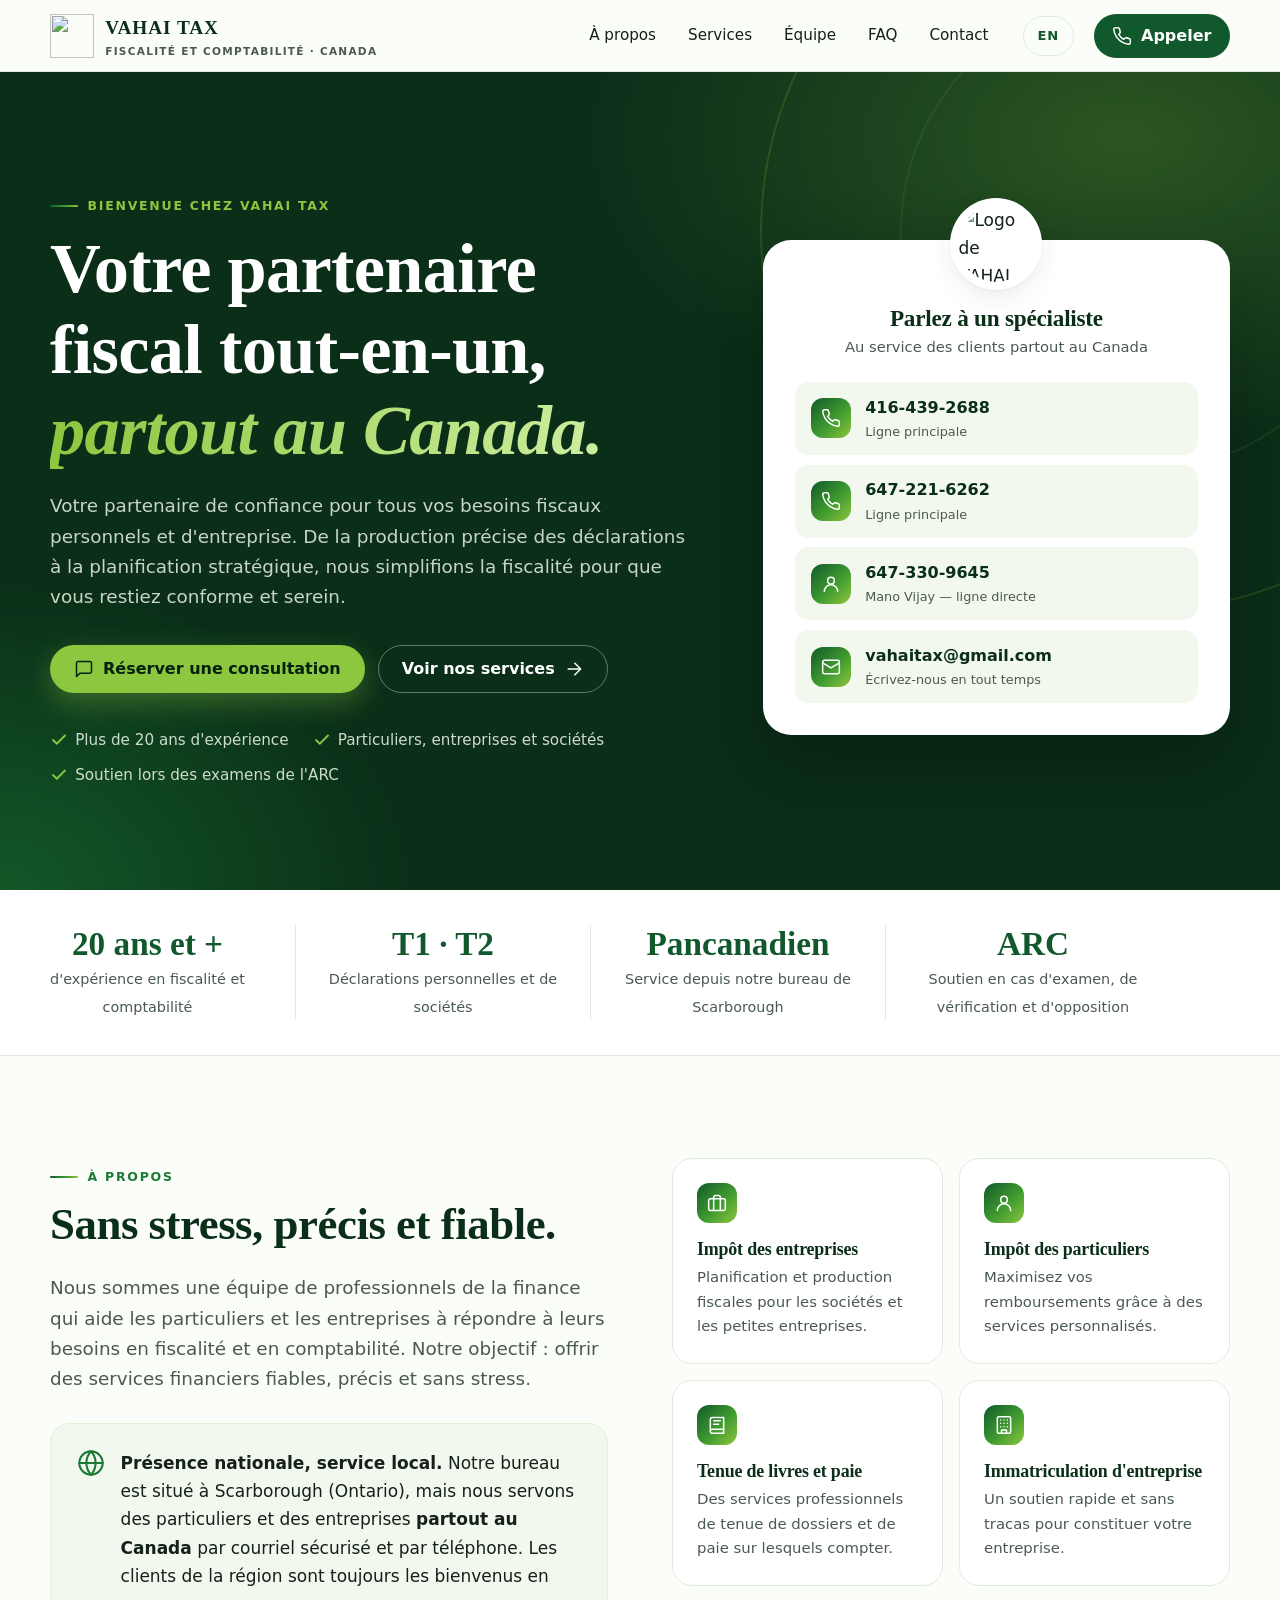
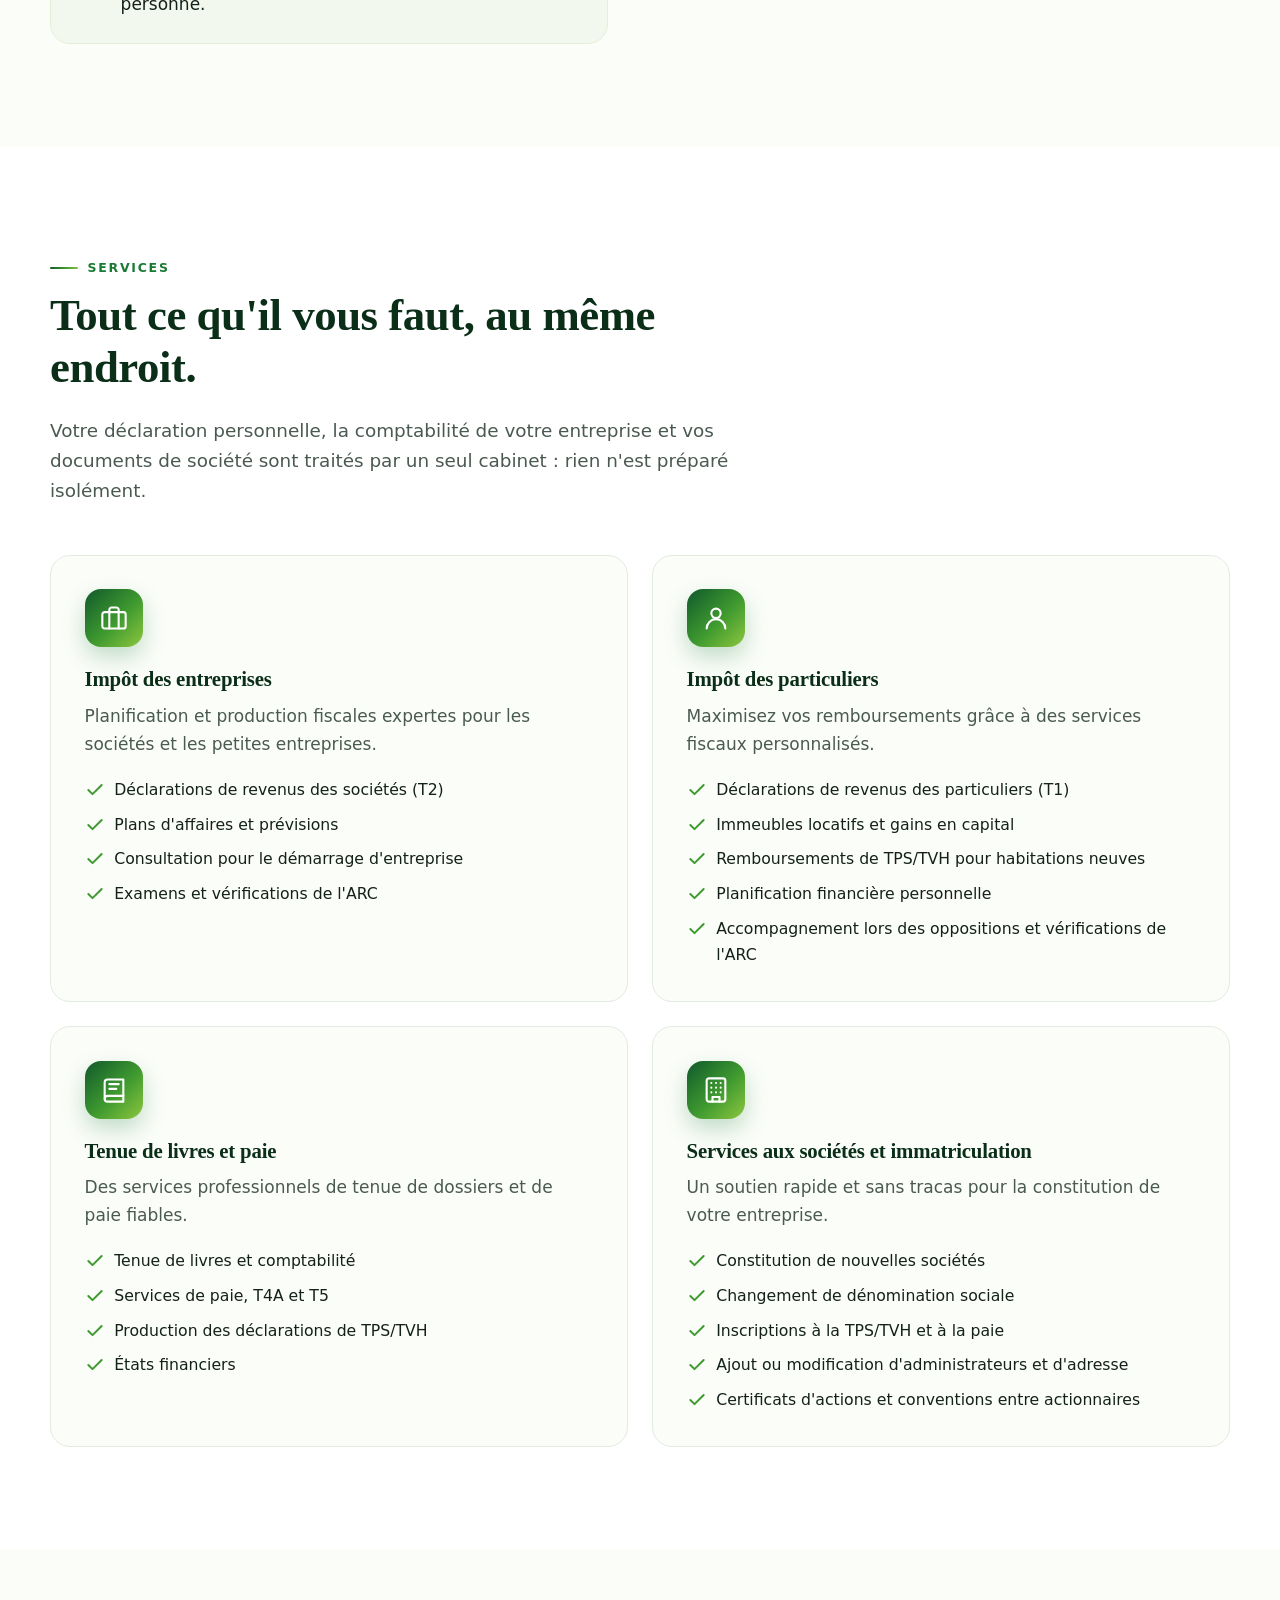
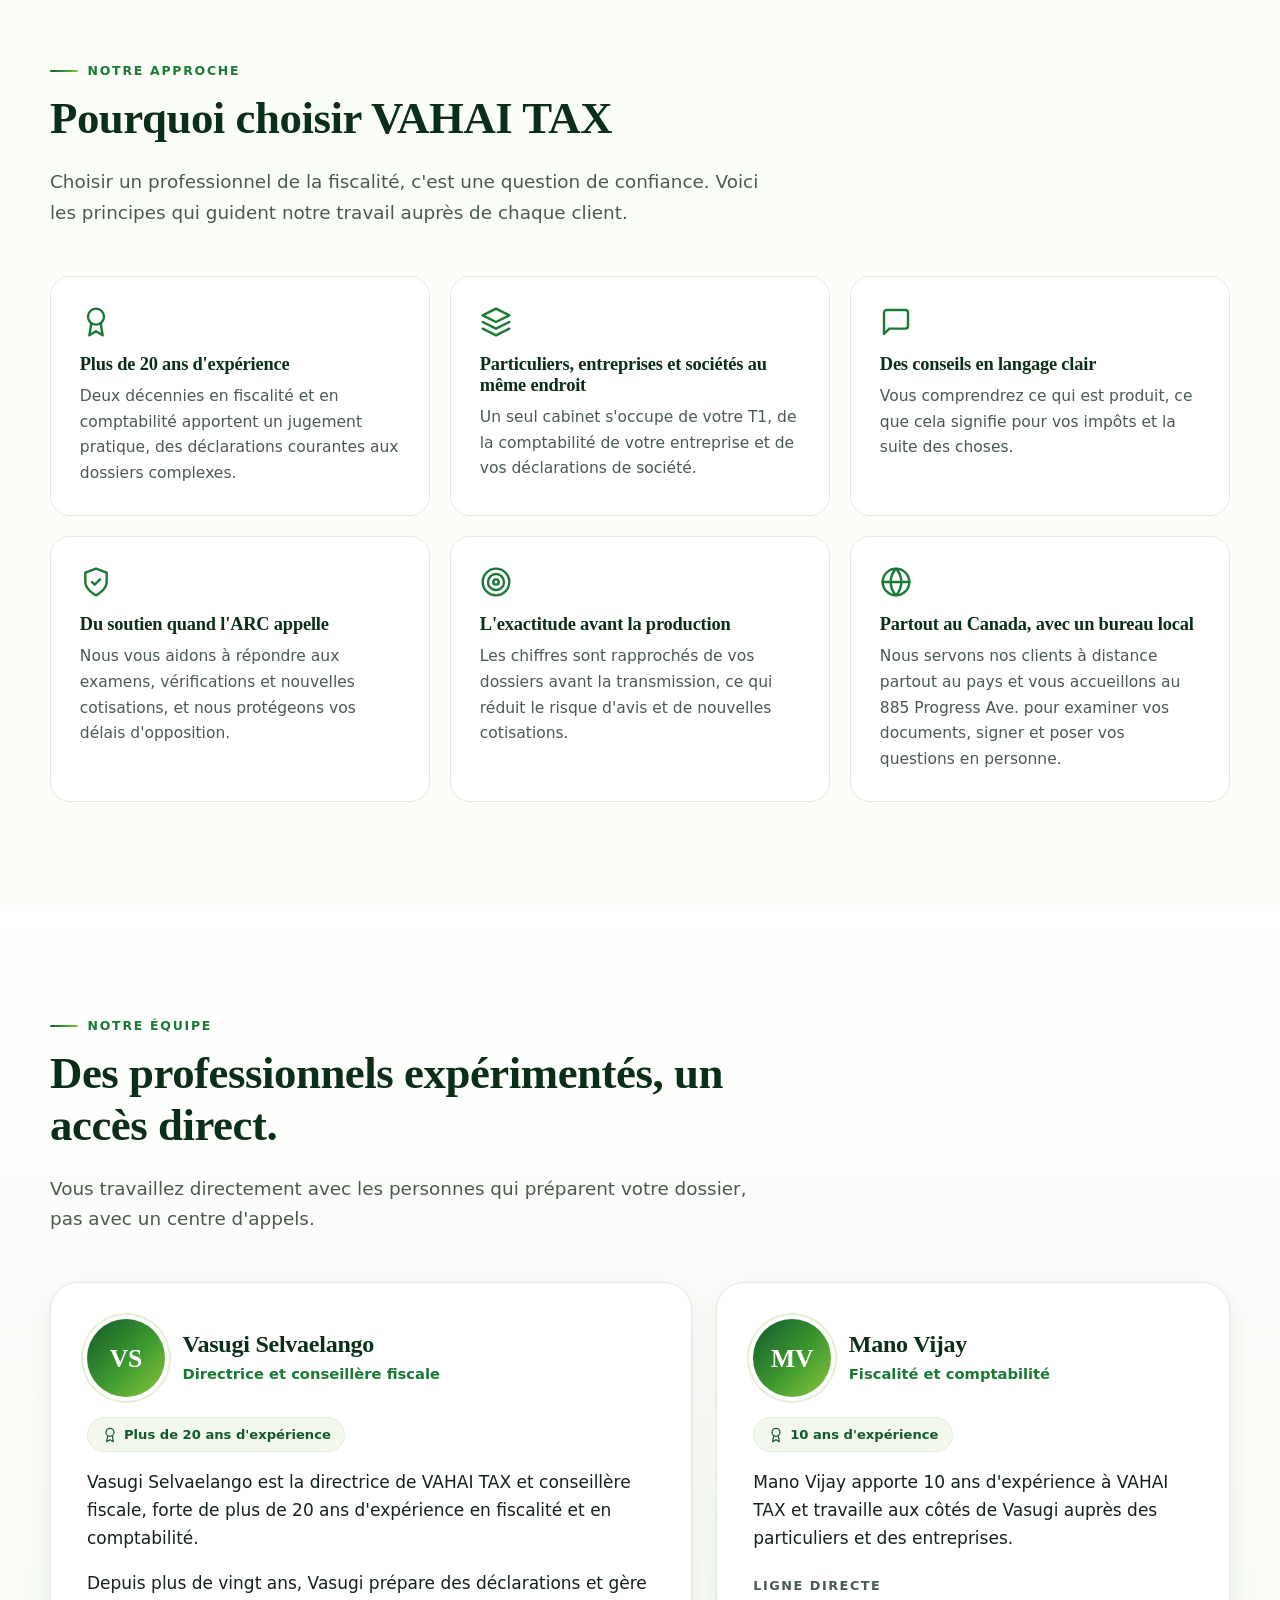
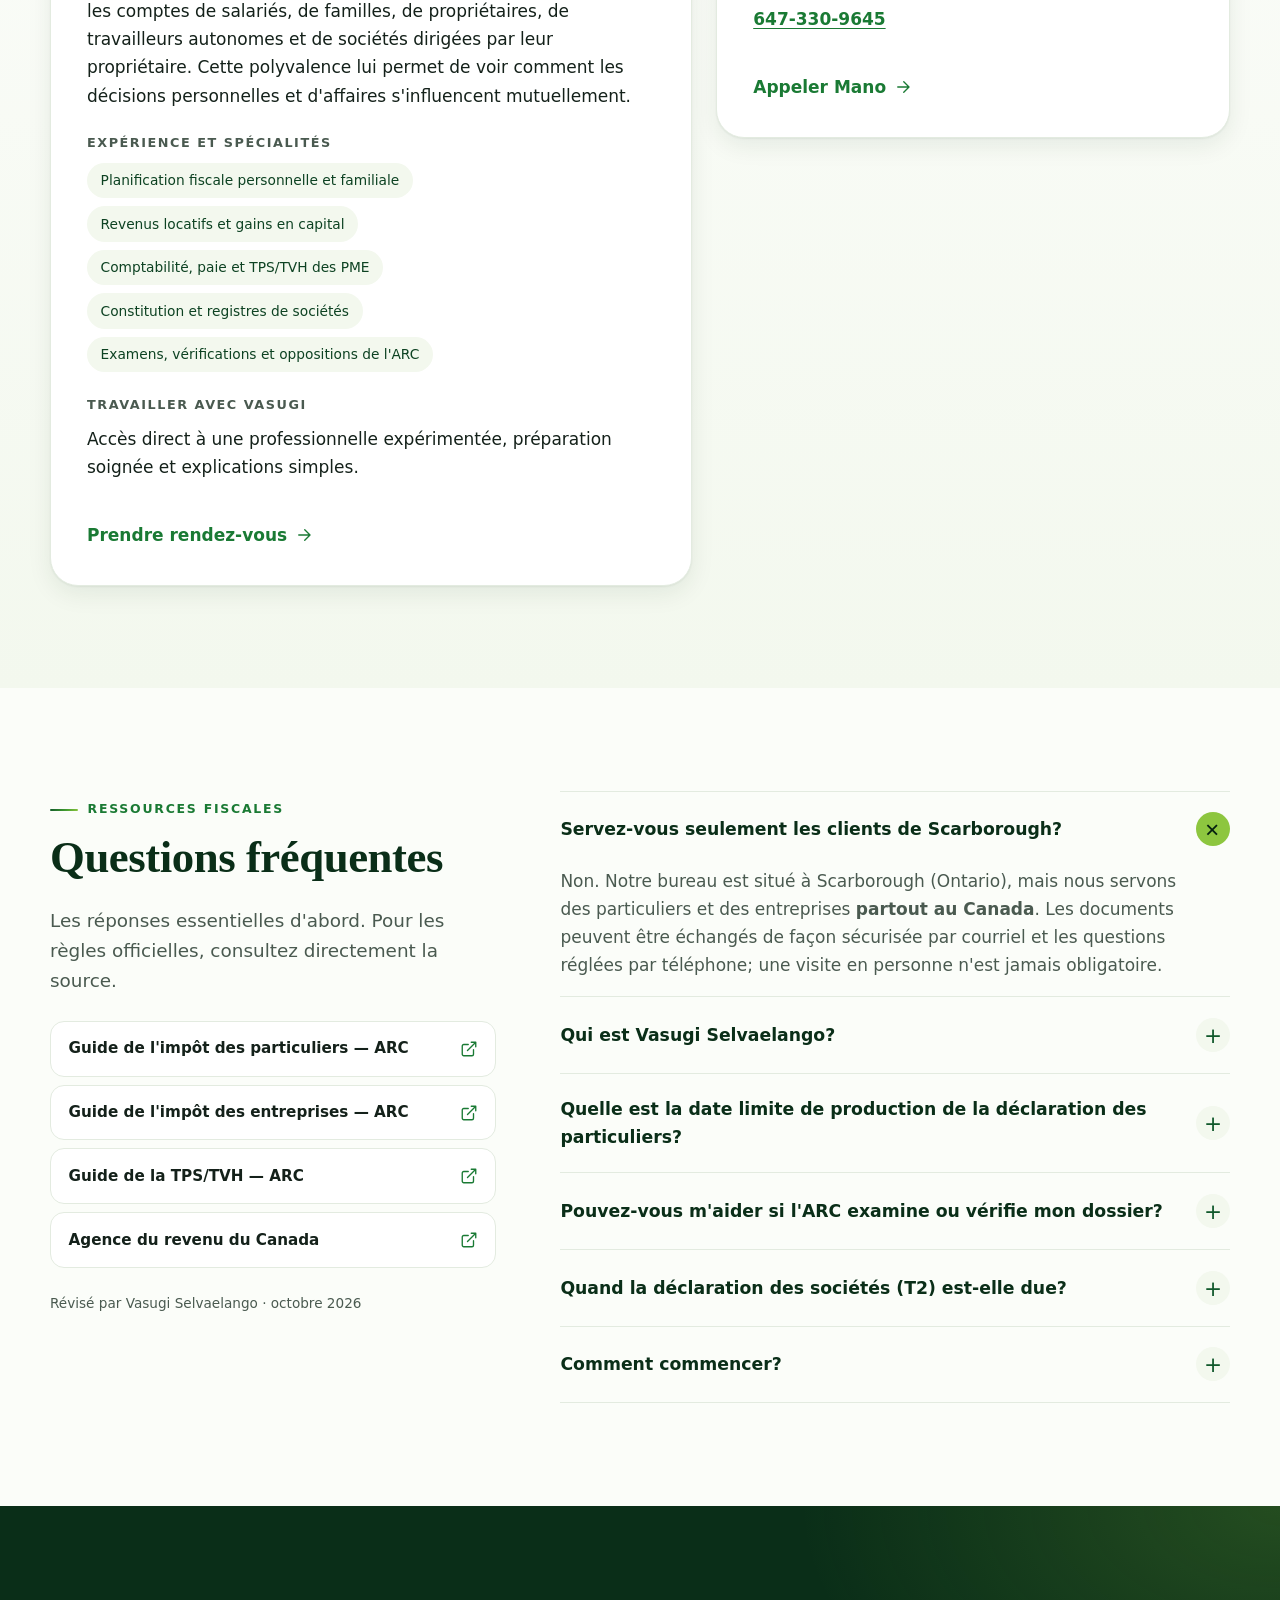
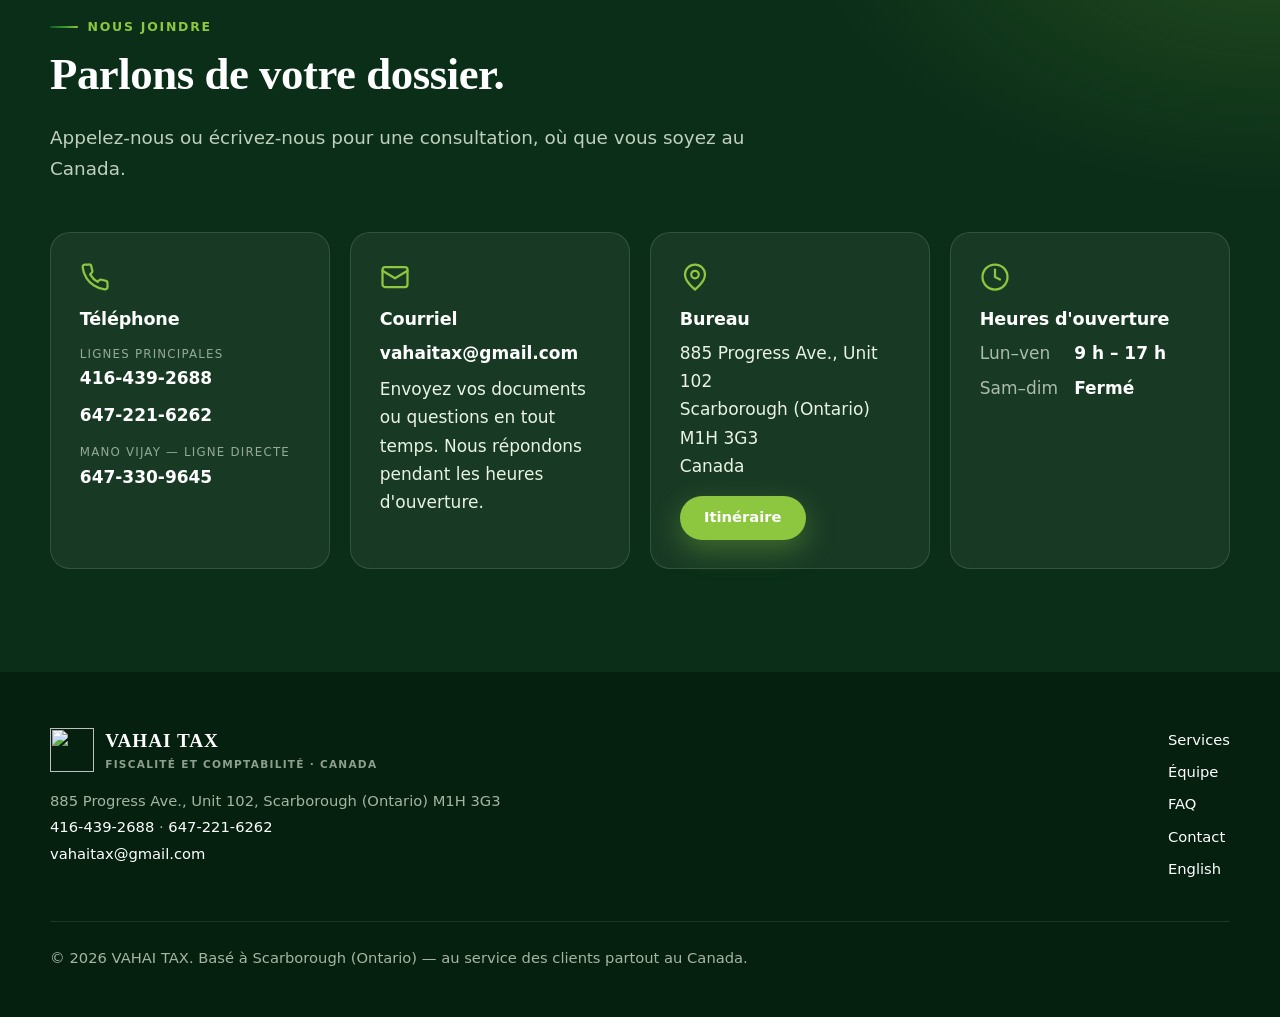
==== fr/index.html @ f47895ef "VAHAI TAX single-page site: EN + FR, PWA, technical SEO" ====
<!DOCTYPE html>
<!--
  VAHAI TAX — Version française (Canada), page unique
  English version: /index.html
  Styles partagés : /styles.css  |  PWA : /manifest.json + /sw.js
  Contenu révisé : octobre 2026
-->
<html lang="fr-CA" dir="ltr">
<head>
  <meta charset="utf-8">
  <!-- Le zoom n'est PAS désactivé (accessibilité, WCAG 1.4.4) -->
  <meta name="viewport" content="width=device-width, initial-scale=1, viewport-fit=cover">

  <!-- ===== SEO de base ===== -->
  <title>VAHAI TAX | Services fiscaux pour particuliers et entreprises partout au Canada</title>
  <meta name="description" content="Déclarations de revenus personnelles et de sociétés, tenue de livres, paie, TPS/TVH et constitution d'entreprise. Bureau à Scarborough (Ontario), au service des clients partout au Canada. Plus de 20 ans d'expérience.">
  <meta name="robots" content="index, follow, max-image-preview:large">

  <!-- Canonique + versions linguistiques (identiques sur les deux pages) -->
  <link rel="canonical" href="https://www.vahaitax.com/fr/">
  <link rel="alternate" hreflang="en-CA" href="https://www.vahaitax.com/">
  <link rel="alternate" hreflang="fr-CA" href="https://www.vahaitax.com/fr/">
  <link rel="alternate" hreflang="x-default" href="https://www.vahaitax.com/">

  <!-- ===== Partage social ===== -->
  <meta property="og:type" content="website">
  <meta property="og:site_name" content="VAHAI TAX">
  <meta property="og:locale" content="fr_CA">
  <meta property="og:locale:alternate" content="en_CA">
  <meta property="og:title" content="VAHAI TAX | Services fiscaux partout au Canada">
  <meta property="og:description" content="Fiscalité et comptabilité pour particuliers, travailleurs autonomes et sociétés partout au Canada.">
  <meta property="og:url" content="https://www.vahaitax.com/fr/">
  <meta property="og:image" content="https://sri1985.github.io/vahaitaxsimple/assets/vahaiwebp.webp">
  <meta name="twitter:card" content="summary">

  <!-- ===== PWA ===== -->
  <link rel="manifest" href="../manifest.json">
  <meta name="theme-color" content="#0a2e18">
  <meta name="mobile-web-app-capable" content="yes">
  <meta name="apple-mobile-web-app-capable" content="yes">
  <meta name="apple-mobile-web-app-status-bar-style" content="black-translucent">
  <meta name="apple-mobile-web-app-title" content="VAHAI TAX">
  <link rel="icon" href="https://sri1985.github.io/vahaitaxsimple/assets/vahaiwebp.webp" type="image/webp">
  <link rel="apple-touch-icon" href="https://sri1985.github.io/vahaitaxsimple/assets/vahaiwebp.webp">

  <link rel="preconnect" href="https://sri1985.github.io" crossorigin>
  <link rel="stylesheet" href="../styles.css">

  <!-- ===== Données structurées (même entité que la page anglaise) ===== -->
  <script type="application/ld+json">
  {
    "@context": "https://schema.org",
    "@graph": [
      {
        "@type": "AccountingService",
        "@id": "https://www.vahaitax.com/#business",
        "name": "VAHAI TAX",
        "url": "https://www.vahaitax.com/fr/",
        "logo": "https://sri1985.github.io/vahaitaxsimple/assets/vahaiwebp.webp",
        "image": "https://sri1985.github.io/vahaitaxsimple/assets/vahaiwebp.webp",
        "description": "Services de fiscalité personnelle et d'entreprise, de tenue de livres, de paie et aux sociétés partout au Canada.",
        "telephone": ["+1-416-439-2688", "+1-647-221-6262"],
        "email": "vahaitax@gmail.com",
        "address": {
          "@type": "PostalAddress",
          "streetAddress": "885 Progress Ave., Unit 102",
          "addressLocality": "Scarborough",
          "addressRegion": "ON",
          "postalCode": "M1H 3G3",
          "addressCountry": "CA"
        },
        "areaServed": { "@type": "Country", "name": "Canada" },
        "openingHoursSpecification": [{
          "@type": "OpeningHoursSpecification",
          "dayOfWeek": ["Monday", "Tuesday", "Wednesday", "Thursday", "Friday"],
          "opens": "09:00",
          "closes": "17:00"
        }]
      },
      {
        "@type": "WebPage",
        "@id": "https://www.vahaitax.com/fr/#webpage",
        "url": "https://www.vahaitax.com/fr/",
        "inLanguage": "fr-CA",
        "about": { "@id": "https://www.vahaitax.com/#business" }
      },
      {
        "@type": "FAQPage",
        "inLanguage": "fr-CA",
        "mainEntity": [
          { "@type": "Question", "name": "Servez-vous seulement les clients de Scarborough?",
            "acceptedAnswer": { "@type": "Answer", "text": "Non. Notre bureau est situé à Scarborough (Ontario), mais nous servons des particuliers et des entreprises partout au Canada. Les documents peuvent être échangés de façon sécurisée par courriel et les questions réglées par téléphone; une visite en personne n'est jamais obligatoire." } },
          { "@type": "Question", "name": "Qui est Vasugi Selvaelango?",
            "acceptedAnswer": { "@type": "Answer", "text": "Vasugi Selvaelango est la directrice de VAHAI TAX. Conseillère fiscale, elle compte plus de 20 ans d'expérience en fiscalité et en comptabilité auprès de particuliers, de familles, de travailleurs autonomes et de sociétés." } },
          { "@type": "Question", "name": "Quelle est la date limite de production de la déclaration de revenus des particuliers?",
            "acceptedAnswer": { "@type": "Answer", "text": "Pour la plupart des particuliers, la déclaration T1 doit être produite au plus tard le 30 avril. Si vous ou votre époux ou conjoint de fait êtes travailleur autonome, la date limite de production est le 15 juin, mais tout solde dû doit être payé au plus tard le 30 avril." } },
          { "@type": "Question", "name": "Pouvez-vous m'aider si l'ARC examine ou vérifie mon dossier?",
            "acceptedAnswer": { "@type": "Answer", "text": "Oui. Nous vous aidons à répondre aux examens, vérifications et nouvelles cotisations de l'ARC et nous surveillons vos délais d'opposition. Pour la plupart des contribuables, l'avis d'opposition doit être présenté dans les 90 jours suivant la date de l'avis; les particuliers peuvent plutôt disposer d'un an après la date limite de production, selon la date la plus tardive." } },
          { "@type": "Question", "name": "Quand la déclaration des sociétés (T2) est-elle due?",
            "acceptedAnswer": { "@type": "Answer", "text": "La déclaration de revenus des sociétés T2 doit généralement être produite au plus tard six mois après la fin de l'année d'imposition de la société." } },
          { "@type": "Question", "name": "Comment commencer?",
            "acceptedAnswer": { "@type": "Answer", "text": "Appelez le 416-439-2688 ou le 647-221-6262, ou écrivez à vahaitax@gmail.com. Nous vous indiquerons les documents à rassembler et confirmerons l'échéancier de votre dossier." } }
        ]
      }
    ]
  }
  </script>
</head>

<body>
  <!-- ===== Sprite d'icônes SVG intégré ===== -->
  <svg width="0" height="0" style="position:absolute" aria-hidden="true" focusable="false">
    <symbol id="i-briefcase" viewBox="0 0 24 24"><rect x="2" y="7" width="20" height="14" rx="2"/><path d="M16 21V5a2 2 0 0 0-2-2h-4a2 2 0 0 0-2 2v16"/></symbol>
    <symbol id="i-user" viewBox="0 0 24 24"><circle cx="12" cy="8" r="4"/><path d="M4 21a8 8 0 0 1 16 0"/></symbol>
    <symbol id="i-ledger" viewBox="0 0 24 24"><path d="M4 19.5A2.5 2.5 0 0 1 6.5 17H20V3H6.5A2.5 2.5 0 0 0 4 5.5z"/><path d="M4 19.5A2.5 2.5 0 0 0 6.5 22H20v-5M8 7h8M8 11h6"/></symbol>
    <symbol id="i-building" viewBox="0 0 24 24"><rect x="4" y="2" width="16" height="20" rx="2"/><path d="M9 22v-4h6v4M8 6h.01M12 6h.01M16 6h.01M8 10h.01M12 10h.01M16 10h.01M8 14h.01M12 14h.01M16 14h.01"/></symbol>
    <symbol id="i-phone" viewBox="0 0 24 24"><path d="M22 16.92v3a2 2 0 0 1-2.18 2 19.8 19.8 0 0 1-8.63-3.07 19.5 19.5 0 0 1-6-6A19.8 19.8 0 0 1 2.12 4.18 2 2 0 0 1 4.11 2h3a2 2 0 0 1 2 1.72c.13.96.36 1.9.7 2.81a2 2 0 0 1-.45 2.11L8.09 9.91a16 16 0 0 0 6 6l1.27-1.27a2 2 0 0 1 2.11-.45c.91.34 1.850.57 2.81.7A2 2 0 0 1 22 16.92z"/></symbol>
    <symbol id="i-mail" viewBox="0 0 24 24"><rect x="2" y="4" width="20" height="16" rx="2"/><path d="m22 7-10 6L2 7"/></symbol>
    <symbol id="i-pin" viewBox="0 0 24 24"><path d="M20 10c0 6-8 12-8 12S4 16 4 10a8 8 0 0 1 16 0z"/><circle cx="12" cy="10" r="3"/></symbol>
    <symbol id="i-clock" viewBox="0 0 24 24"><circle cx="12" cy="12" r="10"/><path d="M12 6v6l4 2"/></symbol>
    <symbol id="i-home" viewBox="0 0 24 24"><path d="m3 10 9-7 9 7v10a2 2 0 0 1-2 2h-4v-7H9v7H5a2 2 0 0 1-2-2z"/></symbol>
    <symbol id="i-grid" viewBox="0 0 24 24"><rect x="3" y="3" width="7" height="7" rx="1.5"/><rect x="14" y="3" width="7" height="7" rx="1.5"/><rect x="3" y="14" width="7" height="7" rx="1.5"/><rect x="14" y="14" width="7" height="7" rx="1.5"/></symbol>
    <symbol id="i-users" viewBox="0 0 24 24"><path d="M16 21v-2a4 4 0 0 0-4-4H6a4 4 0 0 0-4 4v2"/><circle cx="9" cy="7" r="4"/><path d="M22 21v-2a4 4 0 0 0-3-3.87M16 3.13a4 4 0 0 1 0 7.75"/></symbol>
    <symbol id="i-check" viewBox="0 0 24 24"><path d="M20 6 9 17l-5-5"/></symbol>
    <symbol id="i-shield" viewBox="0 0 24 24"><path d="M12 22s8-4 8-10V5l-8-3-8 3v7c0 6 8 10 8 10z"/><path d="m9 12 2 2 4-4"/></symbol>
    <symbol id="i-globe" viewBox="0 0 24 24"><circle cx="12" cy="12" r="10"/><path d="M2 12h20M12 2a15 15 0 0 1 4 10 15 15 0 0 1-4 10 15 15 0 0 1-4-10 15 15 0 0 1 4-10z"/></symbol>
    <symbol id="i-chat" viewBox="0 0 24 24"><path d="M21 15a2 2 0 0 1-2 2H7l-4 4V5a2 2 0 0 1 2-2h14a2 2 0 0 1 2 2z"/></symbol>
    <symbol id="i-target" viewBox="0 0 24 24"><circle cx="12" cy="12" r="10"/><circle cx="12" cy="12" r="6"/><circle cx="12" cy="12" r="2"/></symbol>
    <symbol id="i-award" viewBox="0 0 24 24"><circle cx="12" cy="8" r="6"/><path d="M15.48 12.89 17 22l-5-3-5 3 1.52-9.11"/></symbol>
    <symbol id="i-layers" viewBox="0 0 24 24"><path d="m12 2 10 5-10 5L2 7z"/><path d="m2 17 10 5 10-5M2 12l10 5 10-5"/></symbol>
    <symbol id="i-arrow" viewBox="0 0 24 24"><path d="M5 12h14M13 5l7 7-7 7"/></symbol>
    <symbol id="i-external" viewBox="0 0 24 24"><path d="M15 3h6v6M10 14 21 3M18 13v6a2 2 0 0 1-2 2H5a2 2 0 0 1-2-2V8a2 2 0 0 1 2-2h6"/></symbol>
  </svg>

  <a class="skip" href="#main">Aller au contenu principal</a>

  <!-- ===================== EN-TÊTE ===================== -->
  <header class="site-header">
    <div class="wrap">
      <a class="brand" href="#top" aria-label="VAHAI TAX — accueil">
        <img src="https://sri1985.github.io/vahaitaxsimple/assets/vahaiwebp.webp" alt="" width="44" height="44" fetchpriority="high">
        <span>
          <span class="brand-name">VAHAI TAX</span>
          <span class="brand-tag">Fiscalité et comptabilité · Canada</span>
        </span>
      </a>

      <nav class="nav" aria-label="Navigation principale">
        <ul>
          <li><a href="#about">À propos</a></li>
          <li><a href="#services">Services</a></li>
          <li><a href="#team">Équipe</a></li>
          <li><a href="#faq">FAQ</a></li>
          <li><a href="#contact">Contact</a></li>
        </ul>
      </nav>

      <a class="lang" href="../" hreflang="en-CA" lang="en-CA" aria-label="English version">EN</a>
      <a class="btn btn-dark header-call" href="tel:+14164392688" aria-label="Appeler VAHAI TAX au 416-439-2688">
        <svg class="ico" aria-hidden="true"><use href="#i-phone"/></svg><span>Appeler</span>
      </a>
    </div>
  </header>

  <main id="main">

    <!-- ===================== ACCUEIL ===================== -->
    <section class="hero" id="top" aria-labelledby="hero-title">
      <div class="wrap hero-grid">
        <div>
          <p class="eyebrow">Bienvenue chez VAHAI TAX</p>
          <h1 id="hero-title">Votre partenaire fiscal tout-en-un, <em>partout au Canada.</em></h1>
          <p class="lead">Votre partenaire de confiance pour tous vos besoins fiscaux personnels et d'entreprise. De la production précise des déclarations à la planification stratégique, nous simplifions la fiscalité pour que vous restiez conforme et serein.</p>

          <div class="hero-ctas">
            <a class="btn btn-primary" href="#contact">
              <svg class="ico" aria-hidden="true"><use href="#i-chat"/></svg>Réserver une consultation
            </a>
            <a class="btn btn-ghost" href="#services">
              Voir nos services<svg class="ico" aria-hidden="true"><use href="#i-arrow"/></svg>
            </a>
          </div>

          <ul class="hero-points">
            <li><svg class="ico" aria-hidden="true"><use href="#i-check"/></svg>Plus de 20 ans d'expérience</li>
            <li><svg class="ico" aria-hidden="true"><use href="#i-check"/></svg>Particuliers, entreprises et sociétés</li>
            <li><svg class="ico" aria-hidden="true"><use href="#i-check"/></svg>Soutien lors des examens de l'ARC</li>
          </ul>
        </div>

        <aside class="hero-card" aria-labelledby="quick-title">
          <img class="logo-badge" src="https://sri1985.github.io/vahaitaxsimple/assets/vahaiwebp.webp" alt="Logo de VAHAI TAX" width="92" height="92">
          <h2 id="quick-title">Parlez à un spécialiste</h2>
          <p class="sub">Au service des clients partout au Canada</p>
          <ul class="rows">
            <li><a href="tel:+14164392688"><span class="chip"><svg class="ico" aria-hidden="true"><use href="#i-phone"/></svg></span><span><strong>416-439-2688</strong><small>Ligne principale</small></span></a></li>
            <li><a href="tel:+16472216262"><span class="chip"><svg class="ico" aria-hidden="true"><use href="#i-phone"/></svg></span><span><strong>647-221-6262</strong><small>Ligne principale</small></span></a></li>
            <li><a href="tel:+16473309645"><span class="chip"><svg class="ico" aria-hidden="true"><use href="#i-user"/></svg></span><span><strong>647-330-9645</strong><small>Mano Vijay — ligne directe</small></span></a></li>
            <li><a href="mailto:vahaitax@gmail.com"><span class="chip"><svg class="ico" aria-hidden="true"><use href="#i-mail"/></svg></span><span><strong>vahaitax@gmail.com</strong><small>Écrivez-nous en tout temps</small></span></a></li>
          </ul>
        </aside>
      </div>
    </section>

    <!-- ===================== FAITS SAILLANTS ===================== -->
    <section class="stats" aria-label="Faits saillants">
      <ul class="wrap">
        <li><strong>20 ans et +</strong><span>d'expérience en fiscalité et comptabilité</span></li>
        <li><strong>T1 · T2</strong><span>Déclarations personnelles et de sociétés</span></li>
        <li><strong>Pancanadien</strong><span>Service depuis notre bureau de Scarborough</span></li>
        <li><strong>ARC</strong><span>Soutien en cas d'examen, de vérification et d'opposition</span></li>
      </ul>
    </section>

    <!-- ===================== À PROPOS ===================== -->
    <section class="section" id="about" aria-labelledby="about-title">
      <div class="wrap about-grid">
        <div>
          <p class="eyebrow">À propos</p>
          <h2 id="about-title">Sans stress, précis et fiable.</h2>
          <p class="lead">Nous sommes une équipe de professionnels de la finance qui aide les particuliers et les entreprises à répondre à leurs besoins en fiscalité et en comptabilité. Notre objectif : offrir des services financiers fiables, précis et sans stress.</p>

          <div class="callout">
            <svg class="ico" aria-hidden="true"><use href="#i-globe"/></svg>
            <p><strong>Présence nationale, service local.</strong> Notre bureau est situé à Scarborough (Ontario), mais nous servons des particuliers et des entreprises <strong>partout au Canada</strong> par courriel sécurisé et par téléphone. Les clients de la région sont toujours les bienvenus en personne.</p>
          </div>
        </div>

        <div class="quick">
          <a href="#business-tax">
            <span class="chip"><svg class="ico" aria-hidden="true"><use href="#i-briefcase"/></svg></span>
            <h3>Impôt des entreprises</h3>
            <p>Planification et production fiscales pour les sociétés et les petites entreprises.</p>
          </a>
          <a href="#personal-tax">
            <span class="chip"><svg class="ico" aria-hidden="true"><use href="#i-user"/></svg></span>
            <h3>Impôt des particuliers</h3>
            <p>Maximisez vos remboursements grâce à des services personnalisés.</p>
          </a>
          <a href="#bookkeeping-payroll">
            <span class="chip"><svg class="ico" aria-hidden="true"><use href="#i-ledger"/></svg></span>
            <h3>Tenue de livres et paie</h3>
            <p>Des services professionnels de tenue de dossiers et de paie sur lesquels compter.</p>
          </a>
          <a href="#corporate-services">
            <span class="chip"><svg class="ico" aria-hidden="true"><use href="#i-building"/></svg></span>
            <h3>Immatriculation d'entreprise</h3>
            <p>Un soutien rapide et sans tracas pour constituer votre entreprise.</p>
          </a>
        </div>
      </div>
    </section>

    <!-- ===================== SERVICES ===================== -->
    <section class="section services" id="services" aria-labelledby="services-title">
      <div class="wrap">
        <header class="section-head">
          <p class="eyebrow">Services</p>
          <h2 id="services-title">Tout ce qu'il vous faut, au même endroit.</h2>
          <p class="lead">Votre déclaration personnelle, la comptabilité de votre entreprise et vos documents de société sont traités par un seul cabinet : rien n'est préparé isolément.</p>
        </header>

        <div class="svc-grid">
          <article class="svc" id="business-tax">
            <div class="svc-icon"><svg class="ico" aria-hidden="true"><use href="#i-briefcase"/></svg></div>
            <h3>Impôt des entreprises</h3>
            <p>Planification et production fiscales expertes pour les sociétés et les petites entreprises.</p>
            <ul class="checks">
              <li><svg class="ico" aria-hidden="true"><use href="#i-check"/></svg>Déclarations de revenus des sociétés (T2)</li>
              <li><svg class="ico" aria-hidden="true"><use href="#i-check"/></svg>Plans d'affaires et prévisions</li>
              <li><svg class="ico" aria-hidden="true"><use href="#i-check"/></svg>Consultation pour le démarrage d'entreprise</li>
              <li><svg class="ico" aria-hidden="true"><use href="#i-check"/></svg>Examens et vérifications de l'ARC</li>
            </ul>
          </article>

          <article class="svc" id="personal-tax">
            <div class="svc-icon"><svg class="ico" aria-hidden="true"><use href="#i-user"/></svg></div>
            <h3>Impôt des particuliers</h3>
            <p>Maximisez vos remboursements grâce à des services fiscaux personnalisés.</p>
            <ul class="checks">
              <li><svg class="ico" aria-hidden="true"><use href="#i-check"/></svg>Déclarations de revenus des particuliers (T1)</li>
              <li><svg class="ico" aria-hidden="true"><use href="#i-check"/></svg>Immeubles locatifs et gains en capital</li>
              <li><svg class="ico" aria-hidden="true"><use href="#i-check"/></svg>Remboursements de TPS/TVH pour habitations neuves</li>
              <li><svg class="ico" aria-hidden="true"><use href="#i-check"/></svg>Planification financière personnelle</li>
              <li><svg class="ico" aria-hidden="true"><use href="#i-check"/></svg>Accompagnement lors des oppositions et vérifications de l'ARC</li>
            </ul>
          </article>

          <article class="svc" id="bookkeeping-payroll">
            <div class="svc-icon"><svg class="ico" aria-hidden="true"><use href="#i-ledger"/></svg></div>
            <h3>Tenue de livres et paie</h3>
            <p>Des services professionnels de tenue de dossiers et de paie fiables.</p>
            <ul class="checks">
              <li><svg class="ico" aria-hidden="true"><use href="#i-check"/></svg>Tenue de livres et comptabilité</li>
              <li><svg class="ico" aria-hidden="true"><use href="#i-check"/></svg>Services de paie, T4A et T5</li>
              <li><svg class="ico" aria-hidden="true"><use href="#i-check"/></svg>Production des déclarations de TPS/TVH</li>
              <li><svg class="ico" aria-hidden="true"><use href="#i-check"/></svg>États financiers</li>
            </ul>
          </article>

          <article class="svc" id="corporate-services">
            <div class="svc-icon"><svg class="ico" aria-hidden="true"><use href="#i-building"/></svg></div>
            <h3>Services aux sociétés et immatriculation</h3>
            <p>Un soutien rapide et sans tracas pour la constitution de votre entreprise.</p>
            <ul class="checks">
              <li><svg class="ico" aria-hidden="true"><use href="#i-check"/></svg>Constitution de nouvelles sociétés</li>
              <li><svg class="ico" aria-hidden="true"><use href="#i-check"/></svg>Changement de dénomination sociale</li>
              <li><svg class="ico" aria-hidden="true"><use href="#i-check"/></svg>Inscriptions à la TPS/TVH et à la paie</li>
              <li><svg class="ico" aria-hidden="true"><use href="#i-check"/></svg>Ajout ou modification d'administrateurs et d'adresse</li>
              <li><svg class="ico" aria-hidden="true"><use href="#i-check"/></svg>Certificats d'actions et conventions entre actionnaires</li>
            </ul>
          </article>
        </div>
      </div>
    </section>

    <!-- ===================== POURQUOI NOUS CHOISIR ===================== -->
    <section class="section" id="why" aria-labelledby="why-title">
      <div class="wrap">
        <header class="section-head">
          <p class="eyebrow">Notre approche</p>
          <h2 id="why-title">Pourquoi choisir VAHAI TAX</h2>
          <p class="lead">Choisir un professionnel de la fiscalité, c'est une question de confiance. Voici les principes qui guident notre travail auprès de chaque client.</p>
        </header>

        <div class="why-grid">
          <article class="why">
            <svg class="ico" aria-hidden="true"><use href="#i-award"/></svg>
            <h3>Plus de 20 ans d'expérience</h3>
            <p>Deux décennies en fiscalité et en comptabilité apportent un jugement pratique, des déclarations courantes aux dossiers complexes.</p>
          </article>
          <article class="why">
            <svg class="ico" aria-hidden="true"><use href="#i-layers"/></svg>
            <h3>Particuliers, entreprises et sociétés au même endroit</h3>
            <p>Un seul cabinet s'occupe de votre T1, de la comptabilité de votre entreprise et de vos déclarations de société.</p>
          </article>
          <article class="why">
            <svg class="ico" aria-hidden="true"><use href="#i-chat"/></svg>
            <h3>Des conseils en langage clair</h3>
            <p>Vous comprendrez ce qui est produit, ce que cela signifie pour vos impôts et la suite des choses.</p>
          </article>
          <article class="why">
            <svg class="ico" aria-hidden="true"><use href="#i-shield"/></svg>
            <h3>Du soutien quand l'ARC appelle</h3>
            <p>Nous vous aidons à répondre aux examens, vérifications et nouvelles cotisations, et nous protégeons vos délais d'opposition.</p>
          </article>
          <article class="why">
            <svg class="ico" aria-hidden="true"><use href="#i-target"/></svg>
            <h3>L'exactitude avant la production</h3>
            <p>Les chiffres sont rapprochés de vos dossiers avant la transmission, ce qui réduit le risque d'avis et de nouvelles cotisations.</p>
          </article>
          <article class="why">
            <svg class="ico" aria-hidden="true"><use href="#i-globe"/></svg>
            <h3>Partout au Canada, avec un bureau local</h3>
            <p>Nous servons nos clients à distance partout au pays et vous accueillons au 885 Progress Ave. pour examiner vos documents, signer et poser vos questions en personne.</p>
          </article>
        </div>
      </div>
    </section>

    <!-- ===================== ÉQUIPE ===================== -->
    <section class="section team" id="team" aria-labelledby="team-title">
      <div class="wrap">
        <header class="section-head">
          <p class="eyebrow">Notre équipe</p>
          <h2 id="team-title">Des professionnels expérimentés, un accès direct.</h2>
          <p class="lead">Vous travaillez directement avec les personnes qui préparent votre dossier, pas avec un centre d'appels.</p>
        </header>

        <div class="team-grid">
          <article class="person" id="vasugi-selvaelango">
            <div class="person-head">
              <div class="avatar" aria-hidden="true">VS</div>
              <div>
                <h3>Vasugi Selvaelango</h3>
                <p class="role">Directrice et conseillère fiscale</p>
              </div>
            </div>
            <p class="badge"><svg class="ico" aria-hidden="true"><use href="#i-award"/></svg>Plus de 20 ans d'expérience</p>
            <p>Vasugi Selvaelango est la directrice de VAHAI TAX et conseillère fiscale, forte de plus de 20 ans d'expérience en fiscalité et en comptabilité.</p>
            <p>Depuis plus de vingt ans, Vasugi prépare des déclarations et gère les comptes de salariés, de familles, de propriétaires, de travailleurs autonomes et de sociétés dirigées par leur propriétaire. Cette polyvalence lui permet de voir comment les décisions personnelles et d'affaires s'influencent mutuellement.</p>

            <h4>Expérience et spécialités</h4>
            <ul class="tags">
              <li>Planification fiscale personnelle et familiale</li>
              <li>Revenus locatifs et gains en capital</li>
              <li>Comptabilité, paie et TPS/TVH des PME</li>
              <li>Constitution et registres de sociétés</li>
              <li>Examens, vérifications et oppositions de l'ARC</li>
            </ul>

            <h4>Travailler avec Vasugi</h4>
            <p>Accès direct à une professionnelle expérimentée, préparation soignée et explications simples.</p>
            <a class="person-cta" href="#contact">Prendre rendez-vous<svg class="ico" aria-hidden="true"><use href="#i-arrow"/></svg></a>
          </article>

          <article class="person" id="mano-vijay">
            <div class="person-head">
              <div class="avatar" aria-hidden="true">MV</div>
              <div>
                <h3>Mano Vijay</h3>
                <p class="role">Fiscalité et comptabilité</p>
              </div>
            </div>
            <p class="badge"><svg class="ico" aria-hidden="true"><use href="#i-award"/></svg>10 ans d'expérience</p>
            <p>Mano Vijay apporte 10 ans d'expérience à VAHAI TAX et travaille aux côtés de Vasugi auprès des particuliers et des entreprises.</p>
            <h4>Ligne directe</h4>
            <p><a href="tel:+16473309645"><strong>647-330-9645</strong></a></p>
            <a class="person-cta" href="tel:+16473309645">Appeler Mano<svg class="ico" aria-hidden="true"><use href="#i-arrow"/></svg></a>
          </article>
        </div>
      </div>
    </section>

    <!-- ===================== FAQ + RESSOURCES ===================== -->
    <section class="section" id="faq" aria-labelledby="faq-title">
      <div class="wrap faq-grid">
        <div>
          <p class="eyebrow">Ressources fiscales</p>
          <h2 id="faq-title">Questions fréquentes</h2>
          <p class="lead">Les réponses essentielles d'abord. Pour les règles officielles, consultez directement la source.</p>

          <ul class="res" id="resources">
            <li><a href="https://www.canada.ca/fr/services/impots/impot-sur-le-revenu/impot-sur-le-revenu-des-particuliers.html" rel="noopener" target="_blank">Guide de l'impôt des particuliers — ARC<svg class="ico" aria-hidden="true"><use href="#i-external"/></svg></a></li>
            <li><a href="https://www.canada.ca/fr/agence-revenu/services/impot/entreprises.html" rel="noopener" target="_blank">Guide de l'impôt des entreprises — ARC<svg class="ico" aria-hidden="true"><use href="#i-external"/></svg></a></li>
            <li><a href="https://www.canada.ca/fr/services/impots/tpstvh.html" rel="noopener" target="_blank">Guide de la TPS/TVH — ARC<svg class="ico" aria-hidden="true"><use href="#i-external"/></svg></a></li>
            <li><a href="https://www.canada.ca/fr/agence-revenu.html" rel="noopener" target="_blank">Agence du revenu du Canada<svg class="ico" aria-hidden="true"><use href="#i-external"/></svg></a></li>
          </ul>
          <p class="reviewed">Révisé par Vasugi Selvaelango · <time datetime="2026-10">octobre 2026</time></p>
        </div>

        <div class="faq">
          <details open>
            <summary>Servez-vous seulement les clients de Scarborough?</summary>
            <p>Non. Notre bureau est situé à Scarborough (Ontario), mais nous servons des particuliers et des entreprises <strong>partout au Canada</strong>. Les documents peuvent être échangés de façon sécurisée par courriel et les questions réglées par téléphone; une visite en personne n'est jamais obligatoire.</p>
          </details>
          <details>
            <summary>Qui est Vasugi Selvaelango?</summary>
            <p>Vasugi Selvaelango est la directrice de VAHAI TAX. Conseillère fiscale, elle compte plus de 20 ans d'expérience en fiscalité et en comptabilité auprès de particuliers, de familles, de travailleurs autonomes et de sociétés. <a href="#vasugi-selvaelango">Voir son profil</a>.</p>
          </details>
          <details>
            <summary>Quelle est la date limite de production de la déclaration des particuliers?</summary>
            <p>Pour la plupart des particuliers, la déclaration T1 doit être produite au plus tard le <strong>30 avril</strong>. Si vous ou votre époux ou conjoint de fait êtes travailleur autonome, la date limite de production est le <strong>15 juin</strong>, mais tout solde dû doit être payé au plus tard le 30 avril.</p>
            <p class="source">Source : <a href="https://www.canada.ca/fr/agence-revenu/services/impot/particuliers/sujets/dates-importantes-particuliers.html" rel="noopener" target="_blank">ARC — Dates importantes pour les particuliers</a></p>
          </details>
          <details>
            <summary>Pouvez-vous m'aider si l'ARC examine ou vérifie mon dossier?</summary>
            <p>Oui. Nous vous aidons à répondre aux examens, vérifications et nouvelles cotisations de l'ARC et nous surveillons vos délais d'opposition. Pour la plupart des contribuables, l'avis d'opposition doit être présenté dans les <strong>90 jours</strong> suivant la date de l'avis; les particuliers peuvent plutôt disposer d'un an après la date limite de production, selon la date la plus tardive.</p>
            <p class="source">Source : <a href="https://www.canada.ca/fr/agence-revenu/services/formulaires-publications/publications/p148.html" rel="noopener" target="_blank">ARC — P148 Régler votre différend</a></p>
          </details>
          <details>
            <summary>Quand la déclaration des sociétés (T2) est-elle due?</summary>
            <p>La déclaration T2 doit généralement être produite <strong>au plus tard six mois</strong> après la fin de l'année d'imposition de la société. Voir nos <a href="#business-tax">services d'impôt des entreprises</a>.</p>
          </details>
          <details>
            <summary>Comment commencer?</summary>
            <p>Appelez le <a href="tel:+14164392688">416-439-2688</a> ou le <a href="tel:+16472216262">647-221-6262</a>, ou écrivez à <a href="mailto:vahaitax@gmail.com">vahaitax@gmail.com</a>. Nous vous indiquerons les documents à rassembler et confirmerons l'échéancier de votre dossier.</p>
          </details>
        </div>
      </div>
    </section>

    <!-- ===================== CONTACT ===================== -->
    <section class="section contact" id="contact" aria-labelledby="contact-title">
      <div class="wrap">
        <header class="section-head">
          <p class="eyebrow">Nous joindre</p>
          <h2 id="contact-title">Parlons de votre dossier.</h2>
          <p class="lead">Appelez-nous ou écrivez-nous pour une consultation, où que vous soyez au Canada.</p>
        </header>

        <div class="contact-grid">
          <div class="c-card">
            <svg class="ico" aria-hidden="true"><use href="#i-phone"/></svg>
            <h3>Téléphone</h3>
            <span class="c-label">Lignes principales</span>
            <p><a href="tel:+14164392688">416-439-2688</a></p>
            <p><a href="tel:+16472216262">647-221-6262</a></p>
            <span class="c-label">Mano Vijay — ligne directe</span>
            <p><a href="tel:+16473309645">647-330-9645</a></p>
          </div>

          <div class="c-card">
            <svg class="ico" aria-hidden="true"><use href="#i-mail"/></svg>
            <h3>Courriel</h3>
            <p><a href="mailto:vahaitax@gmail.com">vahaitax@gmail.com</a></p>
            <p>Envoyez vos documents ou questions en tout temps. Nous répondons pendant les heures d'ouverture.</p>
          </div>

          <div class="c-card">
            <svg class="ico" aria-hidden="true"><use href="#i-pin"/></svg>
            <h3>Bureau</h3>
            <address>885 Progress Ave., Unit 102<br>Scarborough (Ontario) M1H 3G3<br>Canada</address>
            <a class="btn btn-primary" href="https://www.google.com/maps/search/?api=1&amp;query=885+Progress+Ave+Unit+102+Scarborough+ON+M1H+3G3" rel="noopener" target="_blank">Itinéraire</a>
          </div>

          <div class="c-card">
            <svg class="ico" aria-hidden="true"><use href="#i-clock"/></svg>
            <h3>Heures d'ouverture</h3>
            <dl class="hours">
              <dt>Lun–ven</dt><dd>9 h – 17 h</dd>
              <dt>Sam–dim</dt><dd>Fermé</dd>
            </dl>
          </div>
        </div>
      </div>
    </section>
  </main>

  <!-- ===================== PIED DE PAGE ===================== -->
  <footer class="site-footer">
    <div class="wrap">
      <div class="footer-grid">
        <div>
          <a class="brand" href="#top">
            <img src="https://sri1985.github.io/vahaitaxsimple/assets/vahaiwebp.webp" alt="" width="44" height="44" loading="lazy">
            <span><span class="brand-name">VAHAI TAX</span><span class="brand-tag">Fiscalité et comptabilité · Canada</span></span>
          </a>
          <address>
            885 Progress Ave., Unit 102, Scarborough (Ontario) M1H 3G3<br>
            <a href="tel:+14164392688">416-439-2688</a> · <a href="tel:+16472216262">647-221-6262</a><br>
            <a href="mailto:vahaitax@gmail.com">vahaitax@gmail.com</a>
          </address>
        </div>
        <nav class="footer-nav" aria-label="Pied de page">
          <ul>
            <li><a href="#services">Services</a></li>
            <li><a href="#team">Équipe</a></li>
            <li><a href="#faq">FAQ</a></li>
            <li><a href="#contact">Contact</a></li>
            <li><a href="../" hreflang="en-CA" lang="en-CA">English</a></li>
          </ul>
        </nav>
      </div>
      <p class="copyright">© 2026 VAHAI TAX. Basé à Scarborough (Ontario) — au service des clients partout au Canada.</p>
    </div>
  </footer>

  <!-- ===================== BARRE D'ONGLETS MOBILE ===================== -->
  <nav class="tabbar" aria-label="Navigation de l'application">
    <a href="#top"><svg class="ico" aria-hidden="true"><use href="#i-home"/></svg>Accueil</a>
    <a href="#services"><svg class="ico" aria-hidden="true"><use href="#i-grid"/></svg>Services</a>
    <a href="tel:+14164392688" aria-label="Appeler le 416-439-2688"><span class="fab"><svg class="ico" aria-hidden="true"><use href="#i-phone"/></svg></span>Appeler</a>
    <a href="#team"><svg class="ico" aria-hidden="true"><use href="#i-users"/></svg>Équipe</a>
    <a href="#contact"><svg class="ico" aria-hidden="true"><use href="#i-mail"/></svg>Contact</a>
  </nav>

  <script>
    if ('serviceWorker' in navigator) {
      addEventListener('load', () => navigator.serviceWorker.register('../sw.js'));
    }
  </script>
</body>
</html>
---- styles.css ----
/* ==========================================================================
   VAHAI TAX — Shared stylesheet (used by /index.html and /fr/index.html)
   Design language taken from the logo:
     - Serif "VT" monogram      -> serif display headings
     - Leaf-to-forest gradient  -> --grad, used for icons, avatars, accents
     - Circular ring            -> decorative rings in the hero
   ========================================================================== */

/* ---------- 1. Design tokens ---------- */
:root {
  /* Greens sampled from the logo, dark -> light */
  --g-950: #05200f;
  --g-900: #0a2e18;
  --g-800: #0d4222;
  --g-700: #11592c;
  --g-600: #1a7a34;  /* AA on white for text */
  --g-500: #3f9a2f;
  --g-400: #6cb52d;
  --g-300: #8dc63f;  /* logo highlight, used on dark backgrounds */
  --g-100: #e3f0d5;
  --g-50:  #f3f8ee;

  --ink:   #14211a;
  --ink-2: #4a5a50;
  --line:  #e3ebe0;
  --bg:    #fbfdf9;
  --white: #ffffff;

  --grad: linear-gradient(135deg, var(--g-700) 0%, var(--g-500) 55%, var(--g-300) 100%);

  --radius: 20px;
  --shadow: 0 1px 2px rgba(10, 46, 24, .06), 0 8px 24px rgba(10, 46, 24, .08);
  --shadow-lg: 0 30px 70px rgba(0, 0, 0, .28);

  --font: system-ui, -apple-system, "Segoe UI", Roboto, "Helvetica Neue", Arial, sans-serif;
  --font-display: "Iowan Old Style", "Palatino Linotype", Palatino, Georgia, "Times New Roman", serif;

  --header-h: 72px;
  --tab-h: 66px;
}

/* ---------- 2. Base ---------- */
*, *::before, *::after { box-sizing: border-box; }

html {
  scroll-behavior: smooth;
  -webkit-text-size-adjust: 100%;
  -webkit-tap-highlight-color: transparent;
}

body {
  margin: 0;
  font-family: var(--font);
  font-size: 1.0625rem;
  line-height: 1.65;
  color: var(--ink);
  background: var(--bg);
  -webkit-font-smoothing: antialiased;
}

img, svg { display: block; max-width: 100%; }

a { color: var(--g-600); text-underline-offset: 3px; }

h1, h2, h3 {
  font-family: var(--font-display);
  line-height: 1.15;
  letter-spacing: -.01em;
  color: var(--g-900);
  margin: 0 0 .5em;
}
h2 { font-size: clamp(1.9rem, 3.6vw, 2.8rem); }
h3 { font-size: 1.3rem; }
p  { margin: 0 0 1em; }

/* Visible keyboard focus everywhere */
:focus-visible { outline: 3px solid var(--g-300); outline-offset: 3px; border-radius: 6px; }

/* Skip link (accessibility) */
.skip {
  position: absolute; left: 1rem; top: -120px; z-index: 100;
  background: var(--g-900); color: #fff; padding: .8rem 1.2rem; border-radius: 10px;
  font-weight: 600; text-decoration: none;
}
.skip:focus { top: 1rem; }

/* Respect reduced-motion preferences */
@media (prefers-reduced-motion: reduce) {
  html { scroll-behavior: auto; }
  *, *::before, *::after { transition: none !important; animation: none !important; }
}

/* ---------- 3. Layout helpers ---------- */
.wrap { width: min(1180px, 100% - 2.5rem); margin-inline: auto; }
.section { padding: clamp(4rem, 8vw, 7rem) 0; }
section[id], article[id] { scroll-margin-top: calc(var(--header-h) + 16px); }

.section-head { max-width: 720px; margin-bottom: 3rem; }
.lead { font-size: 1.15rem; color: var(--ink-2); max-width: 62ch; }

.eyebrow {
  display: inline-flex; align-items: center; gap: .6rem;
  font: 700 .78rem/1 var(--font); letter-spacing: .14em; text-transform: uppercase;
  color: var(--g-600); margin-bottom: 1rem;
}
.eyebrow::before { content: ""; width: 28px; height: 2px; border-radius: 2px; background: var(--grad); }

/* Icon base: inline SVG sprite, stroke style */
.ico {
  width: 24px; height: 24px; flex: none;
  fill: none; stroke: currentColor; stroke-width: 1.8;
  stroke-linecap: round; stroke-linejoin: round;
}

/* ---------- 4. Buttons ---------- */
.btn {
  display: inline-flex; align-items: center; justify-content: center; gap: .55rem;
  min-height: 48px; padding: .8rem 1.45rem; border-radius: 999px;
  font: 600 1rem/1 var(--font); text-decoration: none;
  border: 1.5px solid transparent; cursor: pointer;
  transition: transform .2s ease, background-color .2s ease, box-shadow .2s ease;
}
.btn .ico { width: 20px; height: 20px; }
.btn:hover { transform: translateY(-2px); }
.btn-primary { background: var(--g-300); color: var(--g-950); box-shadow: 0 10px 28px rgba(141, 198, 63, .35); }
.btn-primary:hover { background: #a0d655; }
.btn-dark { background: var(--g-700); color: #fff; }
.btn-dark:hover { background: var(--g-800); }
.btn-ghost { border-color: rgba(255, 255, 255, .35); color: #fff; }
.btn-ghost:hover { background: rgba(255, 255, 255, .08); }

/* ---------- 5. Header ---------- */
.site-header {
  position: sticky; top: 0; z-index: 50; height: var(--header-h);
  background: rgba(251, 253, 249, .86);
  -webkit-backdrop-filter: saturate(180%) blur(14px);
  backdrop-filter: saturate(180%) blur(14px);
  border-bottom: 1px solid var(--line);
}
.site-header .wrap { display: flex; align-items: center; gap: 1.25rem; height: 100%; }

.brand { display: flex; align-items: center; gap: .7rem; margin-right: auto; text-decoration: none; color: var(--g-900); }
.brand img { width: 44px; height: 44px; }
.brand-name { font: 700 1.2rem/1 var(--font-display); letter-spacing: .05em; }
.brand-tag { display: block; margin-top: 4px; font: 600 .66rem/1 var(--font); letter-spacing: .12em; text-transform: uppercase; color: var(--ink-2); }

.nav ul { display: flex; gap: .2rem; list-style: none; margin: 0; padding: 0; }
.nav a {
  display: block; padding: .55rem .9rem; border-radius: 999px;
  color: var(--ink); text-decoration: none; font-weight: 500; font-size: .95rem;
}
.nav a:hover { background: var(--g-50); color: var(--g-700); }

.lang {
  display: inline-flex; align-items: center; min-height: 40px; padding: 0 .85rem;
  border: 1px solid var(--line); border-radius: 999px;
  font-weight: 700; font-size: .82rem; letter-spacing: .06em; color: var(--g-700); text-decoration: none;
}
.lang:hover { border-color: var(--g-300); background: var(--g-50); }
.header-call { min-height: 44px; padding: .6rem 1.1rem; }

/* ---------- 6. Hero ---------- */
.hero {
  position: relative; overflow: hidden; color: #e9f3e3;
  padding: clamp(4rem, 9vw, 7.5rem) 0 clamp(4.5rem, 8vw, 6.5rem);
  background:
    radial-gradient(900px 520px at 88% 8%, rgba(141, 198, 63, .26), transparent 60%),
    radial-gradient(700px 520px at 0% 100%, rgba(26, 122, 52, .55), transparent 60%),
    var(--g-900);
}
/* Rings echo the circle in the logo */
.hero::before, .hero::after {
  content: ""; position: absolute; border-radius: 50%; pointer-events: none;
  border: 2px solid rgba(141, 198, 63, .18);
}
.hero::before { width: 760px; height: 760px; right: -240px; top: -220px; }
.hero::after  { width: 480px; height: 480px; right: -100px; top: -80px; border-color: rgba(141, 198, 63, .1); }

.hero-grid {
  position: relative; z-index: 1;
  display: grid; grid-template-columns: 1.25fr .9fr; gap: 4rem; align-items: center;
}
.hero .eyebrow { color: var(--g-300); }
.hero h1 { color: #fff; font-size: clamp(2.5rem, 5.8vw, 4.4rem); margin-bottom: 1.25rem; }
.hero h1 em {
  font-style: italic;
  background: linear-gradient(90deg, var(--g-300), #cdeea0);
  -webkit-background-clip: text; background-clip: text; color: transparent;
}
.hero .lead { color: rgba(233, 243, 227, .85); }
.hero-ctas { display: flex; flex-wrap: wrap; gap: .8rem; margin-top: 2rem; }

.hero-points { display: flex; flex-wrap: wrap; gap: .6rem 1.5rem; list-style: none; padding: 0; margin: 2.2rem 0 0; font-size: .95rem; }
.hero-points li { display: flex; align-items: center; gap: .45rem; color: rgba(233, 243, 227, .88); }
.hero-points .ico { width: 18px; height: 18px; color: var(--g-300); stroke-width: 2.4; }

/* Contact card in the hero */
.hero-card {
  position: relative; background: #fff; color: var(--ink);
  border-radius: 28px; padding: 2rem; box-shadow: var(--shadow-lg);
}
.hero-card .logo-badge {
  width: 92px; height: 92px; margin: -4.6rem auto .9rem; padding: 8px;
  background: #fff; border-radius: 50%; box-shadow: var(--shadow);
}
.hero-card h2 { font-size: 1.45rem; text-align: center; margin-bottom: .25rem; }
.hero-card .sub { text-align: center; color: var(--ink-2); font-size: .92rem; margin: 0; }

.rows { list-style: none; margin: 1.4rem 0 0; padding: 0; display: grid; gap: .6rem; }
.rows a, .rows .row {
  display: flex; align-items: center; gap: .9rem; padding: .8rem 1rem;
  border-radius: 14px; background: var(--g-50); color: var(--ink); text-decoration: none;
  transition: background-color .2s ease;
}
.rows a:hover { background: var(--g-100); }
.chip {
  flex: none; display: grid; place-items: center; width: 40px; height: 40px;
  border-radius: 12px; background: var(--grad); color: #fff;
}
.chip .ico { width: 20px; height: 20px; }
.rows strong { display: block; color: var(--g-900); font-size: 1rem; }
.rows small  { display: block; color: var(--ink-2); font-size: .8rem; }

/* ---------- 7. Stats strip ---------- */
.stats { background: #fff; border-bottom: 1px solid var(--line); }
.stats ul { list-style: none; margin: 0; padding: 2.2rem 0; display: grid; grid-template-columns: repeat(4, 1fr); }
.stats li { text-align: center; padding: 0 1rem; border-left: 1px solid var(--line); }
.stats li:first-child { border-left: 0; }
.stats strong { display: block; font: 700 clamp(1.5rem, 2.6vw, 2.1rem)/1.15 var(--font-display); color: var(--g-700); }
.stats span { font-size: .9rem; color: var(--ink-2); }

/* ---------- 8. About ---------- */
.about-grid { display: grid; grid-template-columns: 1fr 1fr; gap: 4rem; align-items: start; }
.callout {
  display: flex; gap: 1rem; margin-top: 1.75rem; padding: 1.6rem;
  background: var(--g-50); border: 1px solid var(--g-100); border-radius: var(--radius);
}
.callout .ico { width: 28px; height: 28px; color: var(--g-600); }
.callout p { margin: 0; }

.quick { display: grid; grid-template-columns: 1fr 1fr; gap: 1rem; }
.quick a {
  display: block; padding: 1.5rem; border-radius: var(--radius);
  background: #fff; border: 1px solid var(--line); color: var(--ink); text-decoration: none;
  transition: border-color .2s ease, transform .2s ease, box-shadow .2s ease;
}
.quick a:hover { border-color: var(--g-300); transform: translateY(-3px); box-shadow: var(--shadow); }
.quick .chip { margin-bottom: 1rem; }
.quick h3 { font-size: 1.12rem; margin-bottom: .35rem; }
.quick p { margin: 0; font-size: .93rem; color: var(--ink-2); }

/* ---------- 9. Services ---------- */
.services { background: #fff; }
.svc-grid { display: grid; grid-template-columns: repeat(2, 1fr); gap: 1.5rem; }
.svc {
  padding: 2.1rem; border-radius: var(--radius);
  background: var(--bg); border: 1px solid var(--line);
  transition: border-color .2s ease, transform .2s ease, box-shadow .2s ease;
}
.svc:hover { border-color: var(--g-300); transform: translateY(-3px); box-shadow: var(--shadow); }
.svc-icon {
  display: grid; place-items: center; width: 58px; height: 58px; margin-bottom: 1.25rem;
  border-radius: 16px; background: var(--grad); color: #fff;
  box-shadow: 0 10px 22px rgba(26, 122, 52, .25);
}
.svc-icon .ico { width: 28px; height: 28px; }
.svc > p { color: var(--ink-2); }

.checks { list-style: none; padding: 0; margin: 1.2rem 0 0; display: grid; gap: .55rem; }
.checks li { display: flex; gap: .6rem; align-items: flex-start; font-size: .98rem; }
.checks .ico { width: 20px; height: 20px; margin-top: .2rem; color: var(--g-500); stroke-width: 2.4; }

/* ---------- 10. Why choose us ---------- */
.why-grid { display: grid; grid-template-columns: repeat(3, 1fr); gap: 1.25rem; }
.why { padding: 1.8rem; border-radius: var(--radius); background: #fff; border: 1px solid var(--line); }
.why .ico { width: 32px; height: 32px; margin-bottom: 1rem; color: var(--g-600); }
.why h3 { font-size: 1.15rem; }
.why p { margin: 0; font-size: .97rem; color: var(--ink-2); }

/* ---------- 11. Team ---------- */
.team { background: linear-gradient(180deg, #fff, var(--g-50)); }
.team-grid { display: grid; grid-template-columns: 1.25fr 1fr; gap: 1.5rem; align-items: start; }
.person { padding: 2.25rem; border-radius: 28px; background: #fff; border: 1px solid var(--line); box-shadow: var(--shadow); }
.person-head { display: flex; align-items: center; gap: 1.1rem; margin-bottom: 1.25rem; }
.avatar {
  flex: none; display: grid; place-items: center; width: 78px; height: 78px; border-radius: 50%;
  background: var(--grad); color: #fff; font: 700 1.6rem/1 var(--font-display);
  box-shadow: 0 0 0 4px #fff, 0 0 0 6px var(--g-100);
}
.person h3 { margin: 0; font-size: 1.5rem; }
.role { margin: .2rem 0 0; color: var(--g-600); font-weight: 600; font-size: .92rem; }
.badge {
  display: inline-flex; align-items: center; gap: .4rem; margin-bottom: 1rem;
  padding: .35rem .85rem; border-radius: 999px;
  background: var(--g-50); border: 1px solid var(--g-100); color: var(--g-700);
  font-size: .82rem; font-weight: 700;
}
.badge .ico { width: 16px; height: 16px; }
.person h4 { margin: 1.4rem 0 .6rem; font-size: .8rem; letter-spacing: .12em; text-transform: uppercase; color: var(--ink-2); }
.tags { display: flex; flex-wrap: wrap; gap: .5rem; list-style: none; padding: 0; margin: 0; }
.tags li { padding: .4rem .85rem; border-radius: 999px; background: var(--g-50); color: var(--g-800); font-size: .86rem; }
.person-cta { display: inline-flex; align-items: center; gap: .5rem; margin-top: 1.4rem; font-weight: 700; text-decoration: none; }
.person-cta .ico { width: 18px; height: 18px; }

/* ---------- 12. FAQ + resources ---------- */
.faq-grid { display: grid; grid-template-columns: .8fr 1.2fr; gap: 4rem; align-items: start; }
.res { list-style: none; padding: 0; margin: 1.5rem 0; display: grid; gap: .5rem; }
.res a {
  display: flex; align-items: center; justify-content: space-between; gap: 1rem;
  padding: .9rem 1.1rem; border-radius: 14px; background: #fff; border: 1px solid var(--line);
  color: var(--ink); text-decoration: none; font-weight: 600; font-size: .95rem;
}
.res a:hover { border-color: var(--g-300); color: var(--g-700); }
.res .ico { width: 18px; height: 18px; color: var(--g-600); }
.reviewed { font-size: .85rem; color: var(--ink-2); }

.faq details { border-bottom: 1px solid var(--line); }
.faq details:first-of-type { border-top: 1px solid var(--line); }
.faq summary {
  display: flex; justify-content: space-between; align-items: center; gap: 1rem;
  padding: 1.3rem 0; cursor: pointer; list-style: none;
  font-weight: 650; font-size: 1.08rem; color: var(--g-900);
}
.faq summary::-webkit-details-marker { display: none; }
.faq summary::after {
  content: "+"; flex: none; display: grid; place-items: center; width: 34px; height: 34px;
  border-radius: 50%; background: var(--g-50); color: var(--g-700);
  font-size: 1.35rem; font-weight: 400; transition: transform .25s ease, background-color .25s ease;
}
.faq details[open] summary::after { transform: rotate(45deg); background: var(--g-300); color: var(--g-950); }
.faq details p { padding-right: 3rem; color: var(--ink-2); }
.source { font-size: .85rem; }

/* ---------- 13. Contact ---------- */
.contact {
  color: #e9f3e3;
  background:
    radial-gradient(800px 480px at 100% 0%, rgba(141, 198, 63, .2), transparent 60%),
    var(--g-900);
}
.contact .eyebrow { color: var(--g-300); }
.contact h2 { color: #fff; }
.contact .lead { color: rgba(233, 243, 227, .82); }

.contact-grid { display: grid; grid-template-columns: repeat(4, 1fr); gap: 1.25rem; }
.c-card { padding: 1.8rem; border-radius: var(--radius); background: rgba(255, 255, 255, .06); border: 1px solid rgba(255, 255, 255, .12); }
.c-card > .ico { width: 30px; height: 30px; margin-bottom: 1rem; color: var(--g-300); }
.c-card h3 { font: 600 1.1rem/1.3 var(--font); color: #fff; }
.c-card a { color: #fff; font-weight: 600; text-decoration: none; }
.c-card a:hover { color: var(--g-300); text-decoration: underline; }
.c-card address { font-style: normal; }
.c-card p { margin: 0 0 .5rem; }
.c-label { display: block; margin-top: .9rem; font-size: .74rem; letter-spacing: .1em; text-transform: uppercase; color: rgba(233, 243, 227, .6); }
.c-card .btn { margin-top: 1rem; min-height: 44px; font-size: .92rem; }
.hours { margin: 0; display: grid; grid-template-columns: auto 1fr; gap: .4rem 1rem; }
.hours dt { color: rgba(233, 243, 227, .7); }
.hours dd { margin: 0; color: #fff; font-weight: 600; }

/* ---------- 14. Footer ---------- */
.site-footer { background: var(--g-950); color: rgba(233, 243, 227, .7); padding: 3.5rem 0 2rem; font-size: .92rem; }
.footer-grid { display: flex; flex-wrap: wrap; justify-content: space-between; gap: 2rem; }
.site-footer .brand { color: #fff; margin: 0 0 1rem; }
.site-footer .brand-tag { color: rgba(233, 243, 227, .6); }
.site-footer address { font-style: normal; line-height: 1.8; }
.site-footer a { color: #fff; text-decoration: none; }
.site-footer a:hover { color: var(--g-300); text-decoration: underline; }
.footer-nav ul { list-style: none; margin: 0; padding: 0; display: grid; gap: .5rem; }
.copyright { margin-top: 2.5rem; padding-top: 1.5rem; border-top: 1px solid rgba(255, 255, 255, .1); }

/* ---------- 15. Mobile app tab bar (hidden on desktop) ---------- */
.tabbar { display: none; }

/* ---------- 16. Responsive ---------- */
@media (max-width: 1024px) {
  .hero-grid, .about-grid, .faq-grid, .team-grid { grid-template-columns: 1fr; gap: 3rem; }
  .hero-card { max-width: 480px; margin-top: 2rem; }
  .why-grid, .contact-grid { grid-template-columns: repeat(2, 1fr); }
  .stats ul { grid-template-columns: repeat(2, 1fr); row-gap: 1.75rem; }
  .stats li:nth-child(3) { border-left: 0; }
  .nav a { padding: .5rem .65rem; }
}

@media (max-width: 860px) {
  .nav { display: none; }          /* bottom tab bar takes over */
}

@media (max-width: 760px) {
  :root { --header-h: 62px; }
  body { padding-bottom: calc(var(--tab-h) + env(safe-area-inset-bottom)); }

  .brand img { width: 38px; height: 38px; }
  .brand-tag { display: none; }
  .header-call span { display: none; }               /* icon-only call button */
  .header-call { width: 44px; padding: 0; }

  .hero { padding-top: 3rem; }
  .hero-ctas .btn { flex: 1 1 100%; }
  .hero-card { padding: 1.6rem; margin-top: 3rem; }

  .svc-grid, .why-grid, .contact-grid, .quick { grid-template-columns: 1fr; }
  .svc, .person { padding: 1.6rem; }
  .faq details p { padding-right: 0; }

  /* App-style bottom navigation */
  .tabbar {
    display: grid; grid-template-columns: repeat(5, 1fr);
    position: fixed; left: 0; right: 0; bottom: 0; z-index: 60;
    height: calc(var(--tab-h) + env(safe-area-inset-bottom));
    padding-bottom: env(safe-area-inset-bottom);
    background: rgba(255, 255, 255, .94);
    -webkit-backdrop-filter: blur(16px); backdrop-filter: blur(16px);
    border-top: 1px solid var(--line);
  }
  .tabbar a {
    display: flex; flex-direction: column; align-items: center; justify-content: center; gap: 3px;
    min-height: 48px; color: var(--ink-2); text-decoration: none; font-size: .7rem; font-weight: 600;
  }
  .tabbar a:active { color: var(--g-700); }
  .tabbar .fab {
    display: grid; place-items: center; width: 56px; height: 56px; margin-top: -28px;
    border-radius: 50%; border: 4px solid #fff; background: var(--grad); color: #fff;
    box-shadow: 0 10px 24px rgba(26, 122, 52, .4);
  }
}
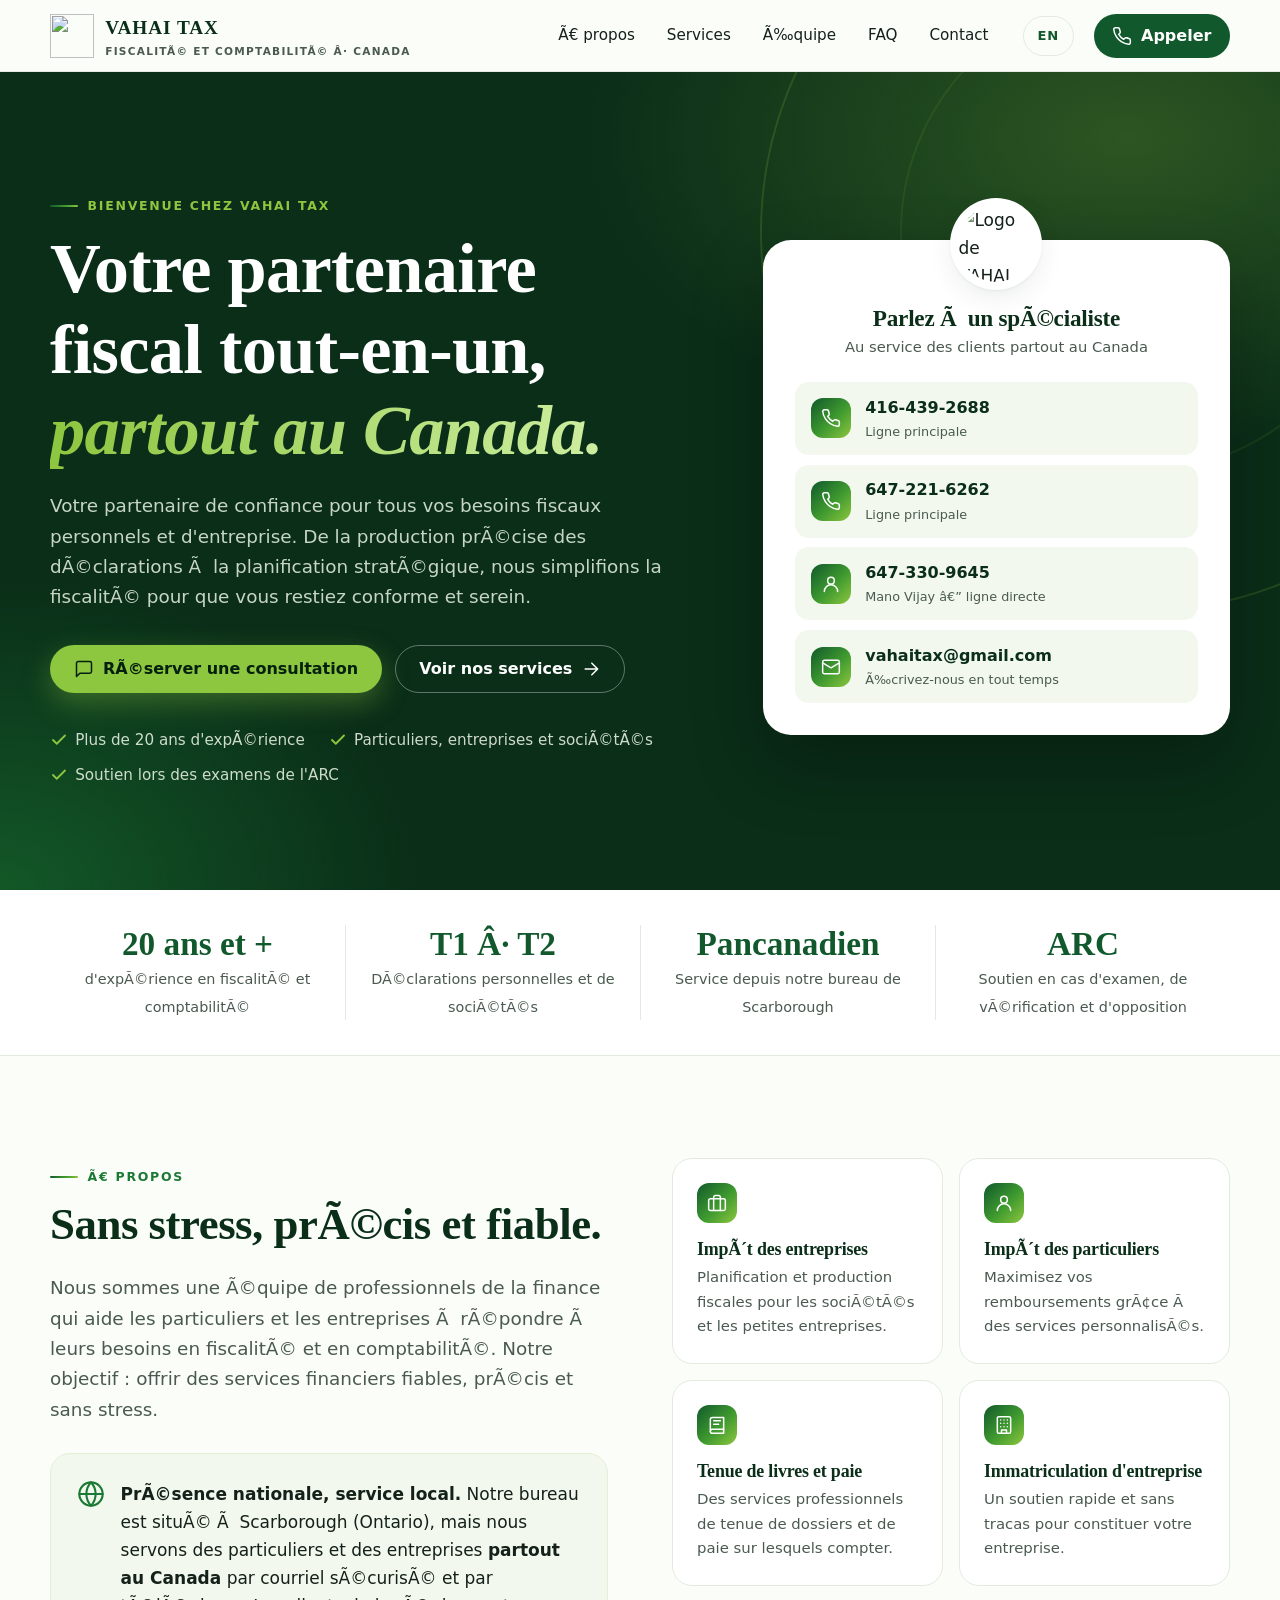
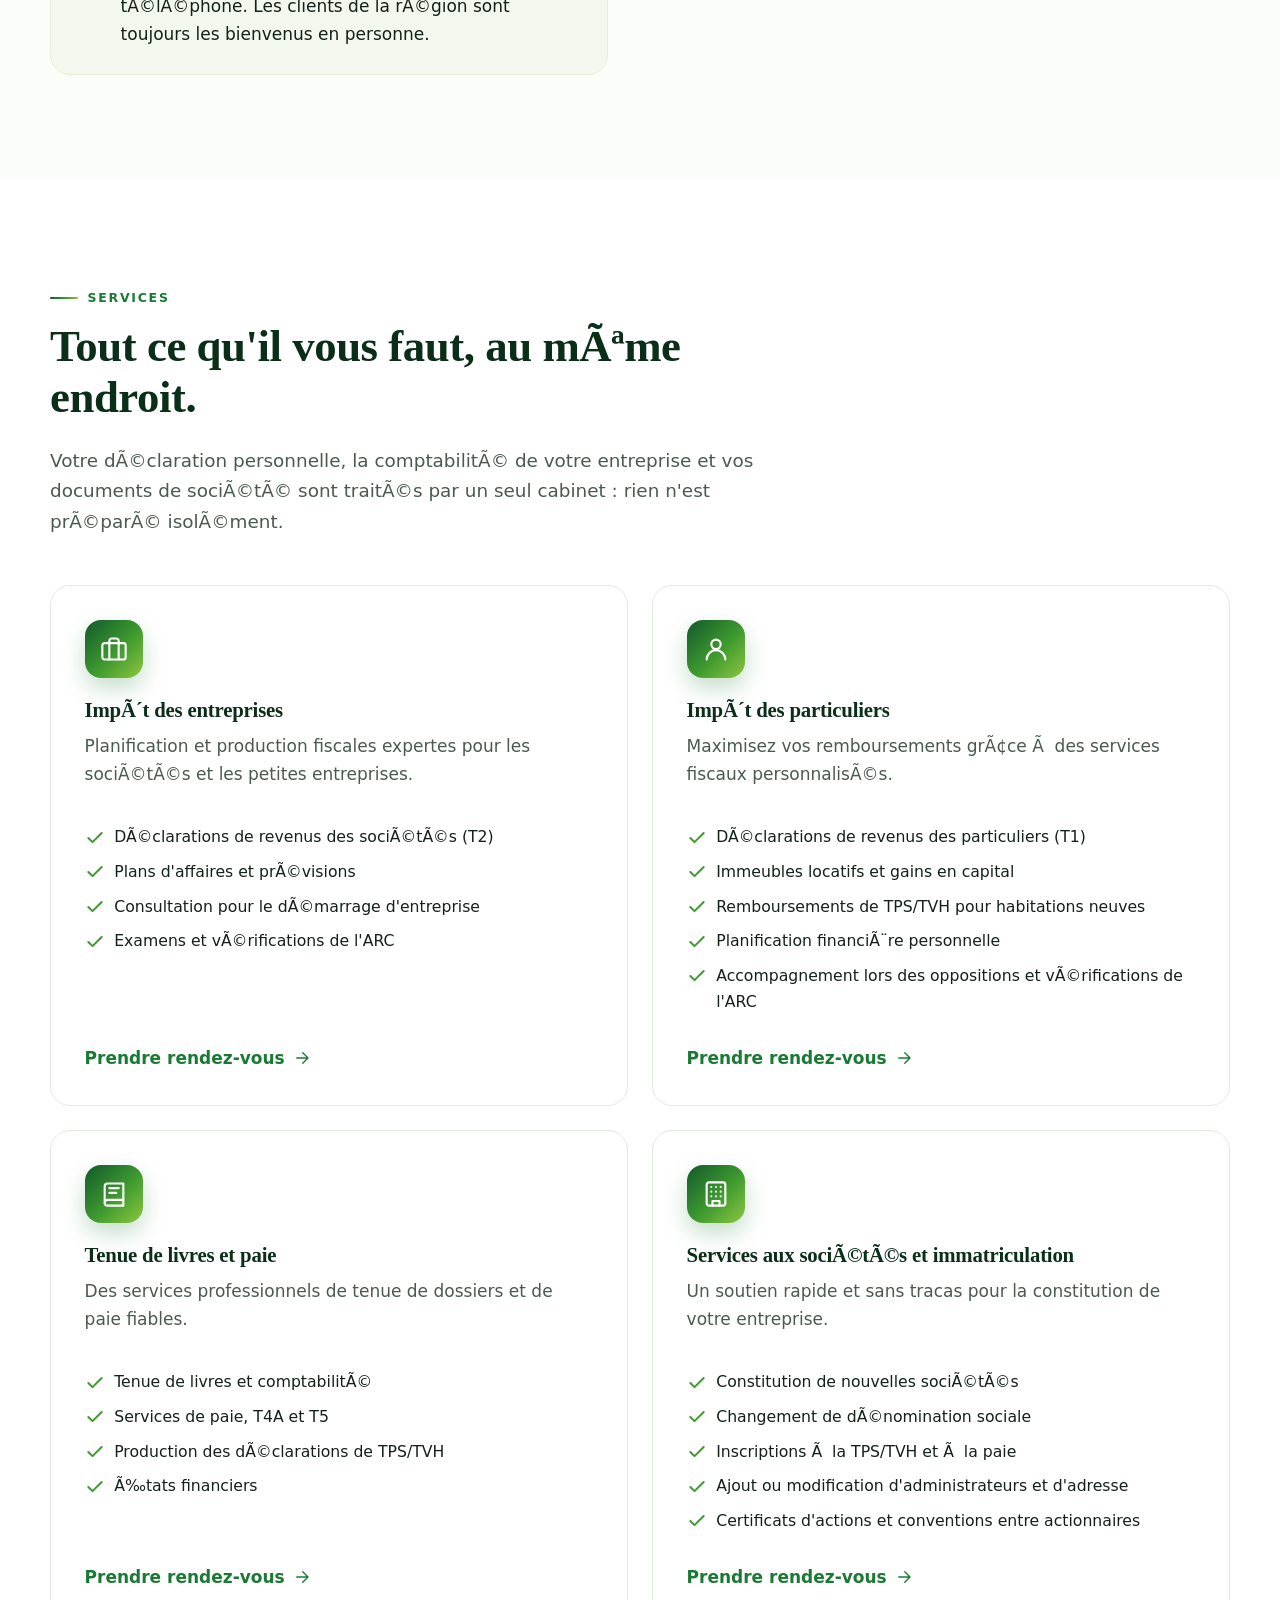
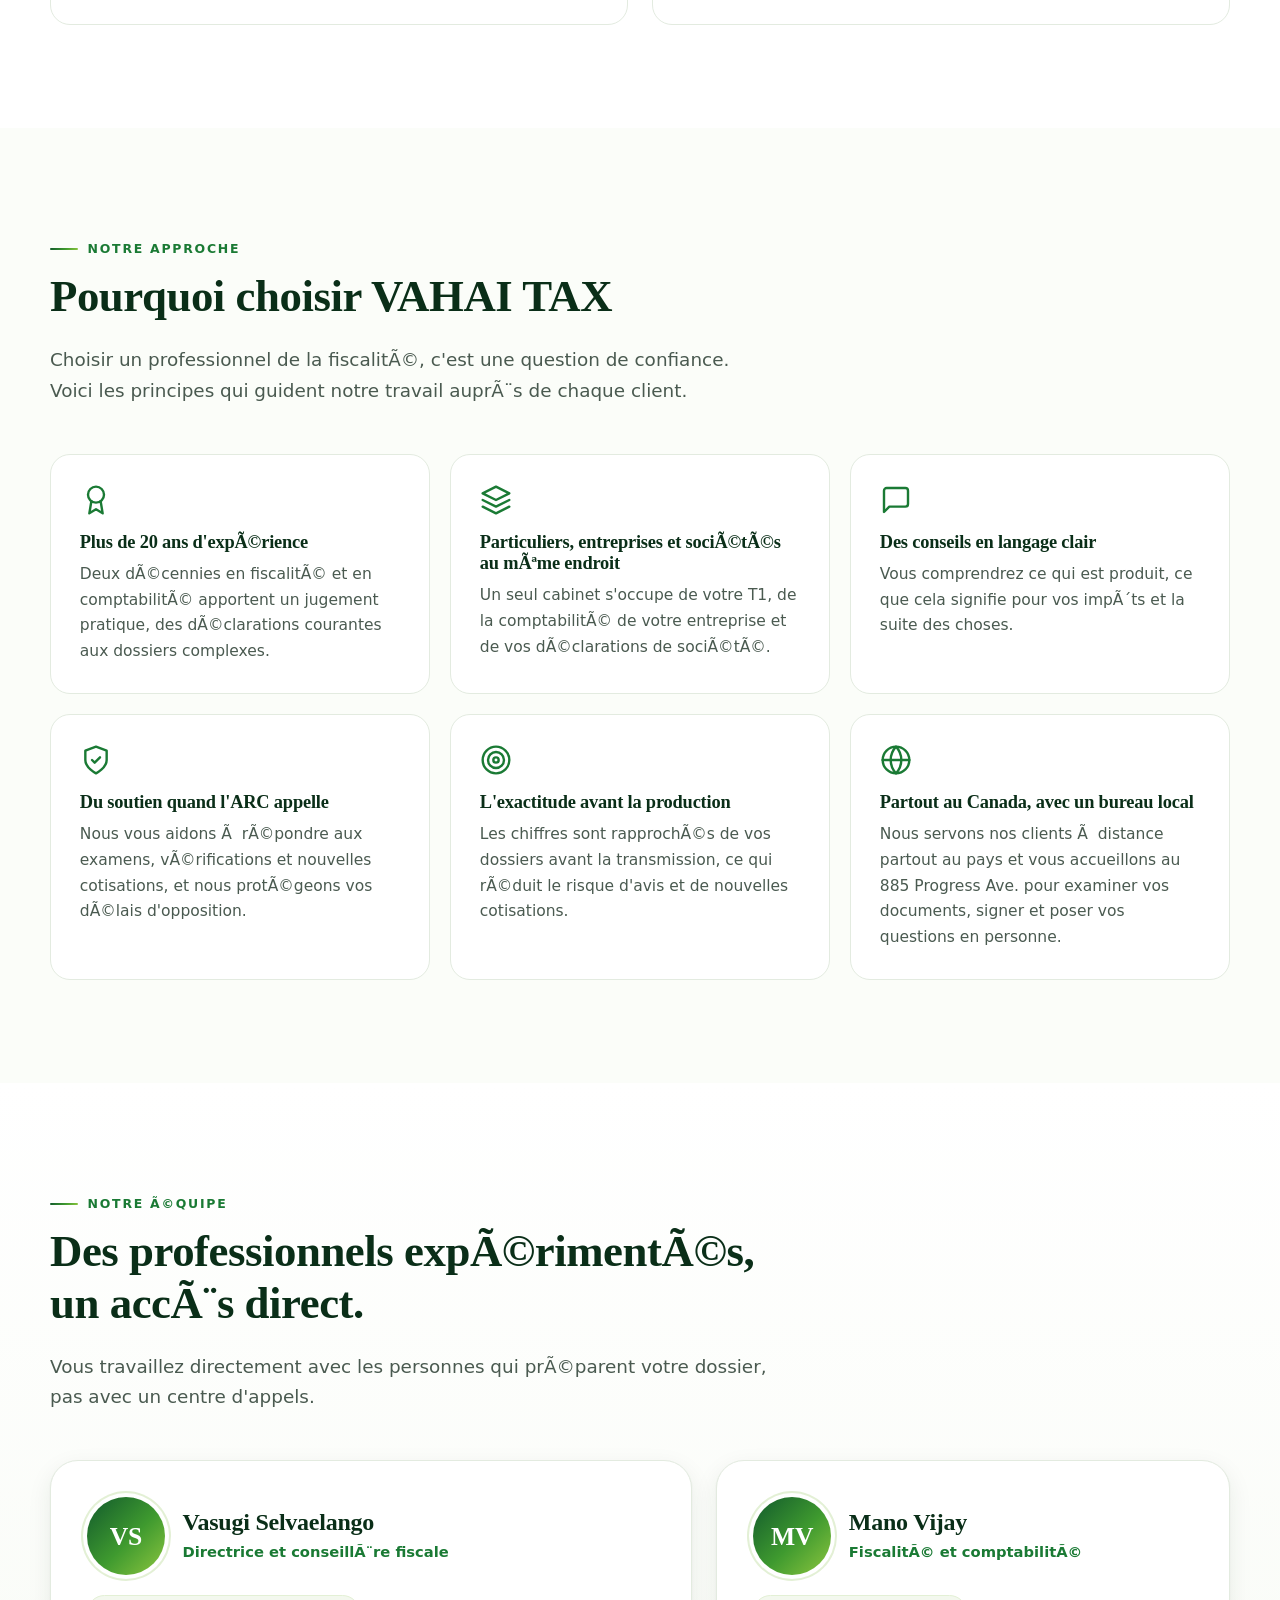
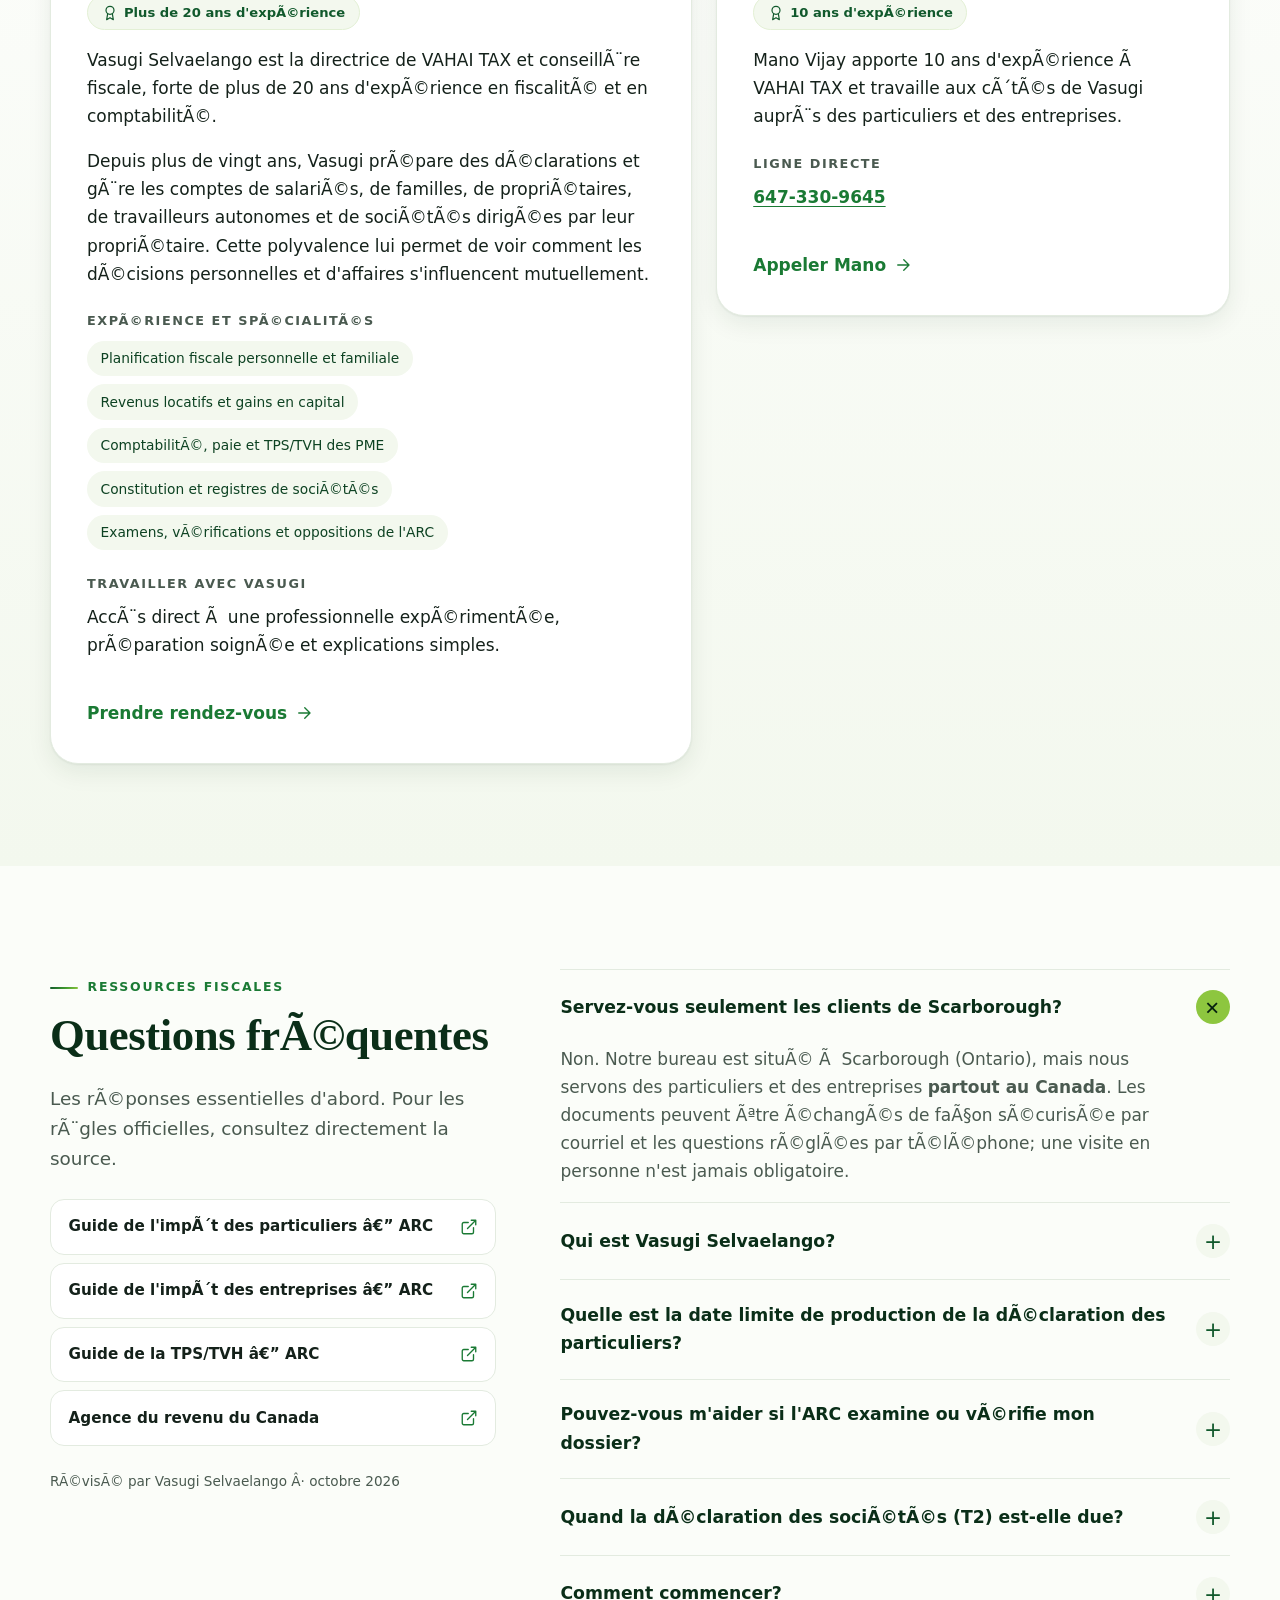
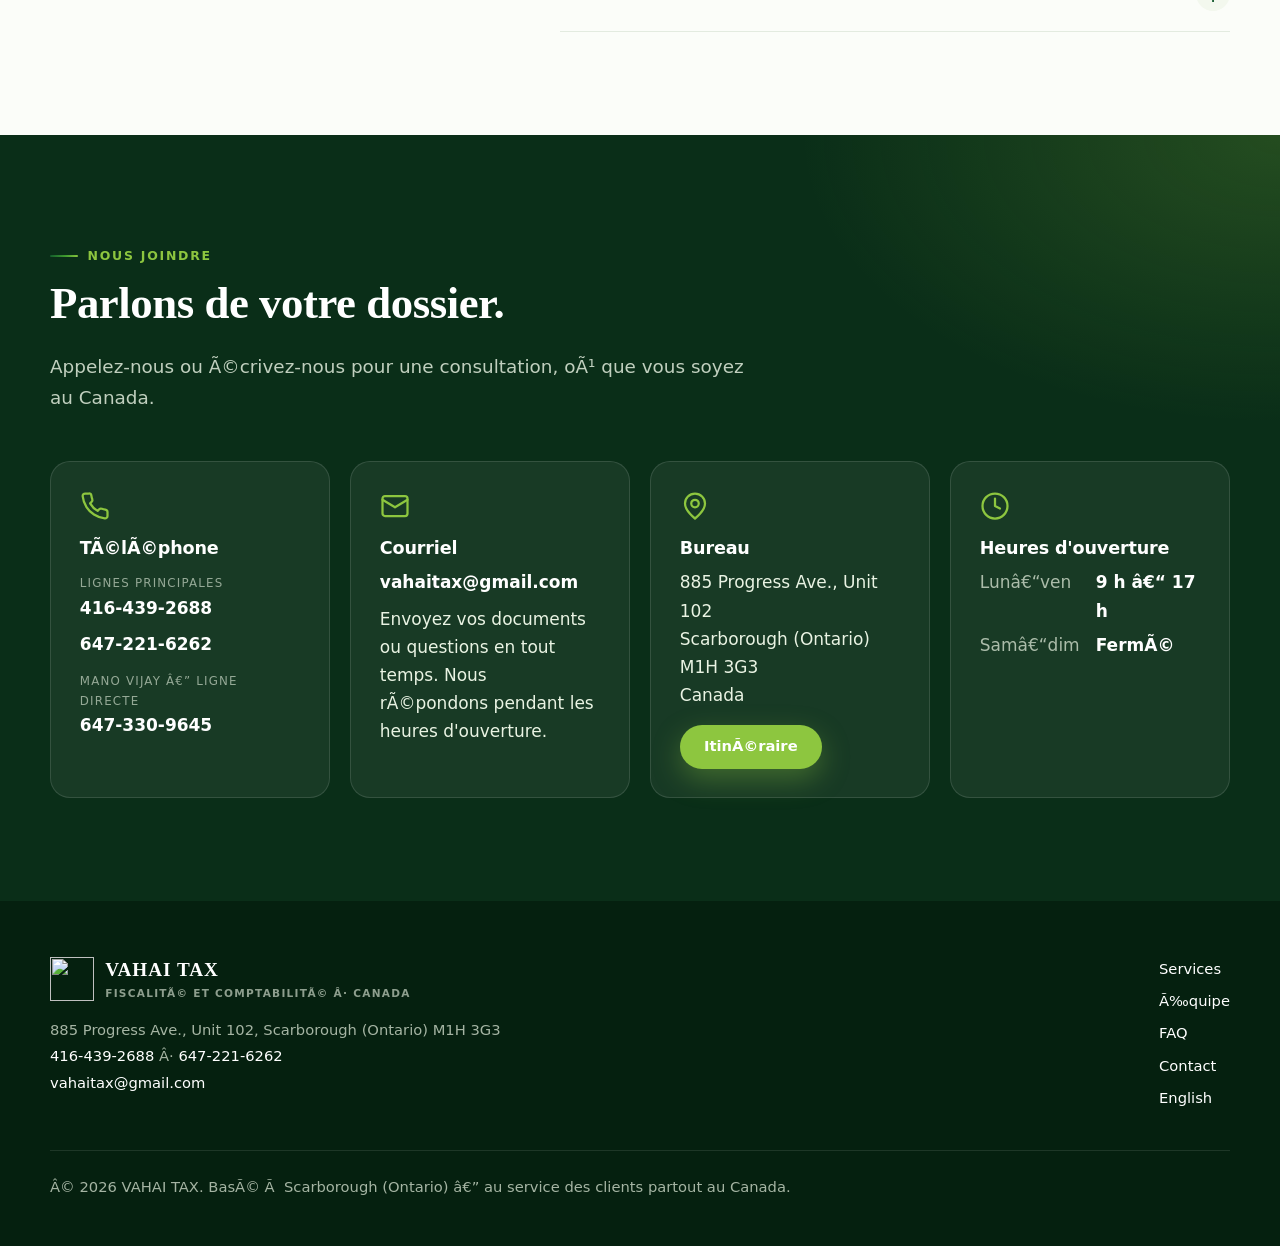
==== commit 99a054eb: "Fix key facts alignment; Enhance Services cards with CTA and hover effects" ====
--- a/fr/index.html
+++ b/fr/index.html
@@ -1,19 +1,19 @@
-<!DOCTYPE html>
+﻿<!DOCTYPE html>
 <!--
-  VAHAI TAX — Version française (Canada), page unique
+  VAHAI TAX â€” Version franÃ§aise (Canada), page unique
   English version: /index.html
-  Styles partagés : /styles.css  |  PWA : /manifest.json + /sw.js
-  Contenu révisé : octobre 2026
+  Styles partagÃ©s : /styles.css  |  PWA : /manifest.json + /sw.js
+  Contenu rÃ©visÃ© : octobre 2026
 -->
 <html lang="fr-CA" dir="ltr">
 <head>
   <meta charset="utf-8">
-  <!-- Le zoom n'est PAS désactivé (accessibilité, WCAG 1.4.4) -->
+  <!-- Le zoom n'est PAS dÃ©sactivÃ© (accessibilitÃ©, WCAG 1.4.4) -->
   <meta name="viewport" content="width=device-width, initial-scale=1, viewport-fit=cover">
 
   <!-- ===== SEO de base ===== -->
   <title>VAHAI TAX | Services fiscaux pour particuliers et entreprises partout au Canada</title>
-  <meta name="description" content="Déclarations de revenus personnelles et de sociétés, tenue de livres, paie, TPS/TVH et constitution d'entreprise. Bureau à Scarborough (Ontario), au service des clients partout au Canada. Plus de 20 ans d'expérience.">
+  <meta name="description" content="DÃ©clarations de revenus personnelles et de sociÃ©tÃ©s, tenue de livres, paie, TPS/TVH et constitution d'entreprise. Bureau Ã  Scarborough (Ontario), au service des clients partout au Canada. Plus de 20 ans d'expÃ©rience.">
   <meta name="robots" content="index, follow, max-image-preview:large">
 
   <!-- Canonique + versions linguistiques (identiques sur les deux pages) -->
@@ -28,7 +28,7 @@
   <meta property="og:locale" content="fr_CA">
   <meta property="og:locale:alternate" content="en_CA">
   <meta property="og:title" content="VAHAI TAX | Services fiscaux partout au Canada">
-  <meta property="og:description" content="Fiscalité et comptabilité pour particuliers, travailleurs autonomes et sociétés partout au Canada.">
+  <meta property="og:description" content="FiscalitÃ© et comptabilitÃ© pour particuliers, travailleurs autonomes et sociÃ©tÃ©s partout au Canada.">
   <meta property="og:url" content="https://www.vahaitax.com/fr/">
   <meta property="og:image" content="https://sri1985.github.io/vahaitaxsimple/assets/vahaiwebp.webp">
   <meta name="twitter:card" content="summary">
@@ -46,7 +46,7 @@
   <link rel="preconnect" href="https://sri1985.github.io" crossorigin>
   <link rel="stylesheet" href="../styles.css">
 
-  <!-- ===== Données structurées (même entité que la page anglaise) ===== -->
+  <!-- ===== DonnÃ©es structurÃ©es (mÃªme entitÃ© que la page anglaise) ===== -->
   <script type="application/ld+json">
   {
     "@context": "https://schema.org",
@@ -58,7 +58,7 @@
         "url": "https://www.vahaitax.com/fr/",
         "logo": "https://sri1985.github.io/vahaitaxsimple/assets/vahaiwebp.webp",
         "image": "https://sri1985.github.io/vahaitaxsimple/assets/vahaiwebp.webp",
-        "description": "Services de fiscalité personnelle et d'entreprise, de tenue de livres, de paie et aux sociétés partout au Canada.",
+        "description": "Services de fiscalitÃ© personnelle et d'entreprise, de tenue de livres, de paie et aux sociÃ©tÃ©s partout au Canada.",
         "telephone": ["+1-416-439-2688", "+1-647-221-6262"],
         "email": "vahaitax@gmail.com",
         "address": {
@@ -89,17 +89,17 @@
         "inLanguage": "fr-CA",
         "mainEntity": [
           { "@type": "Question", "name": "Servez-vous seulement les clients de Scarborough?",
-            "acceptedAnswer": { "@type": "Answer", "text": "Non. Notre bureau est situé à Scarborough (Ontario), mais nous servons des particuliers et des entreprises partout au Canada. Les documents peuvent être échangés de façon sécurisée par courriel et les questions réglées par téléphone; une visite en personne n'est jamais obligatoire." } },
+            "acceptedAnswer": { "@type": "Answer", "text": "Non. Notre bureau est situÃ© Ã  Scarborough (Ontario), mais nous servons des particuliers et des entreprises partout au Canada. Les documents peuvent Ãªtre Ã©changÃ©s de faÃ§on sÃ©curisÃ©e par courriel et les questions rÃ©glÃ©es par tÃ©lÃ©phone; une visite en personne n'est jamais obligatoire." } },
           { "@type": "Question", "name": "Qui est Vasugi Selvaelango?",
-            "acceptedAnswer": { "@type": "Answer", "text": "Vasugi Selvaelango est la directrice de VAHAI TAX. Conseillère fiscale, elle compte plus de 20 ans d'expérience en fiscalité et en comptabilité auprès de particuliers, de familles, de travailleurs autonomes et de sociétés." } },
-          { "@type": "Question", "name": "Quelle est la date limite de production de la déclaration de revenus des particuliers?",
-            "acceptedAnswer": { "@type": "Answer", "text": "Pour la plupart des particuliers, la déclaration T1 doit être produite au plus tard le 30 avril. Si vous ou votre époux ou conjoint de fait êtes travailleur autonome, la date limite de production est le 15 juin, mais tout solde dû doit être payé au plus tard le 30 avril." } },
-          { "@type": "Question", "name": "Pouvez-vous m'aider si l'ARC examine ou vérifie mon dossier?",
-            "acceptedAnswer": { "@type": "Answer", "text": "Oui. Nous vous aidons à répondre aux examens, vérifications et nouvelles cotisations de l'ARC et nous surveillons vos délais d'opposition. Pour la plupart des contribuables, l'avis d'opposition doit être présenté dans les 90 jours suivant la date de l'avis; les particuliers peuvent plutôt disposer d'un an après la date limite de production, selon la date la plus tardive." } },
-          { "@type": "Question", "name": "Quand la déclaration des sociétés (T2) est-elle due?",
-            "acceptedAnswer": { "@type": "Answer", "text": "La déclaration de revenus des sociétés T2 doit généralement être produite au plus tard six mois après la fin de l'année d'imposition de la société." } },
+            "acceptedAnswer": { "@type": "Answer", "text": "Vasugi Selvaelango est la directrice de VAHAI TAX. ConseillÃ¨re fiscale, elle compte plus de 20 ans d'expÃ©rience en fiscalitÃ© et en comptabilitÃ© auprÃ¨s de particuliers, de familles, de travailleurs autonomes et de sociÃ©tÃ©s." } },
+          { "@type": "Question", "name": "Quelle est la date limite de production de la dÃ©claration de revenus des particuliers?",
+            "acceptedAnswer": { "@type": "Answer", "text": "Pour la plupart des particuliers, la dÃ©claration T1 doit Ãªtre produite au plus tard le 30 avril. Si vous ou votre Ã©poux ou conjoint de fait Ãªtes travailleur autonome, la date limite de production est le 15 juin, mais tout solde dÃ» doit Ãªtre payÃ© au plus tard le 30 avril." } },
+          { "@type": "Question", "name": "Pouvez-vous m'aider si l'ARC examine ou vÃ©rifie mon dossier?",
+            "acceptedAnswer": { "@type": "Answer", "text": "Oui. Nous vous aidons Ã  rÃ©pondre aux examens, vÃ©rifications et nouvelles cotisations de l'ARC et nous surveillons vos dÃ©lais d'opposition. Pour la plupart des contribuables, l'avis d'opposition doit Ãªtre prÃ©sentÃ© dans les 90 jours suivant la date de l'avis; les particuliers peuvent plutÃ´t disposer d'un an aprÃ¨s la date limite de production, selon la date la plus tardive." } },
+          { "@type": "Question", "name": "Quand la dÃ©claration des sociÃ©tÃ©s (T2) est-elle due?",
+            "acceptedAnswer": { "@type": "Answer", "text": "La dÃ©claration de revenus des sociÃ©tÃ©s T2 doit gÃ©nÃ©ralement Ãªtre produite au plus tard six mois aprÃ¨s la fin de l'annÃ©e d'imposition de la sociÃ©tÃ©." } },
           { "@type": "Question", "name": "Comment commencer?",
-            "acceptedAnswer": { "@type": "Answer", "text": "Appelez le 416-439-2688 ou le 647-221-6262, ou écrivez à vahaitax@gmail.com. Nous vous indiquerons les documents à rassembler et confirmerons l'échéancier de votre dossier." } }
+            "acceptedAnswer": { "@type": "Answer", "text": "Appelez le 416-439-2688 ou le 647-221-6262, ou Ã©crivez Ã  vahaitax@gmail.com. Nous vous indiquerons les documents Ã  rassembler et confirmerons l'Ã©chÃ©ancier de votre dossier." } }
         ]
       }
     ]
@@ -108,7 +108,7 @@
 </head>
 
 <body>
-  <!-- ===== Sprite d'icônes SVG intégré ===== -->
+  <!-- ===== Sprite d'icÃ´nes SVG intÃ©grÃ© ===== -->
   <svg width="0" height="0" style="position:absolute" aria-hidden="true" focusable="false">
     <symbol id="i-briefcase" viewBox="0 0 24 24"><rect x="2" y="7" width="20" height="14" rx="2"/><path d="M16 21V5a2 2 0 0 0-2-2h-4a2 2 0 0 0-2 2v16"/></symbol>
     <symbol id="i-user" viewBox="0 0 24 24"><circle cx="12" cy="8" r="4"/><path d="M4 21a8 8 0 0 1 16 0"/></symbol>
@@ -134,22 +134,22 @@
 
   <a class="skip" href="#main">Aller au contenu principal</a>
 
-  <!-- ===================== EN-TÊTE ===================== -->
+  <!-- ===================== EN-TÃŠTE ===================== -->
   <header class="site-header">
     <div class="wrap">
-      <a class="brand" href="#top" aria-label="VAHAI TAX — accueil">
+      <a class="brand" href="#top" aria-label="VAHAI TAX â€” accueil">
         <img src="https://sri1985.github.io/vahaitaxsimple/assets/vahaiwebp.webp" alt="" width="44" height="44" fetchpriority="high">
         <span>
           <span class="brand-name">VAHAI TAX</span>
-          <span class="brand-tag">Fiscalité et comptabilité · Canada</span>
+          <span class="brand-tag">FiscalitÃ© et comptabilitÃ© Â· Canada</span>
         </span>
       </a>
 
       <nav class="nav" aria-label="Navigation principale">
         <ul>
-          <li><a href="#about">À propos</a></li>
+          <li><a href="#about">Ã€ propos</a></li>
           <li><a href="#services">Services</a></li>
-          <li><a href="#team">Équipe</a></li>
+          <li><a href="#team">Ã‰quipe</a></li>
           <li><a href="#faq">FAQ</a></li>
           <li><a href="#contact">Contact</a></li>
         </ul>
@@ -170,11 +170,11 @@
         <div>
           <p class="eyebrow">Bienvenue chez VAHAI TAX</p>
           <h1 id="hero-title">Votre partenaire fiscal tout-en-un, <em>partout au Canada.</em></h1>
-          <p class="lead">Votre partenaire de confiance pour tous vos besoins fiscaux personnels et d'entreprise. De la production précise des déclarations à la planification stratégique, nous simplifions la fiscalité pour que vous restiez conforme et serein.</p>
+          <p class="lead">Votre partenaire de confiance pour tous vos besoins fiscaux personnels et d'entreprise. De la production prÃ©cise des dÃ©clarations Ã  la planification stratÃ©gique, nous simplifions la fiscalitÃ© pour que vous restiez conforme et serein.</p>
 
           <div class="hero-ctas">
             <a class="btn btn-primary" href="#contact">
-              <svg class="ico" aria-hidden="true"><use href="#i-chat"/></svg>Réserver une consultation
+              <svg class="ico" aria-hidden="true"><use href="#i-chat"/></svg>RÃ©server une consultation
             </a>
             <a class="btn btn-ghost" href="#services">
               Voir nos services<svg class="ico" aria-hidden="true"><use href="#i-arrow"/></svg>
@@ -182,21 +182,21 @@
           </div>
 
           <ul class="hero-points">
-            <li><svg class="ico" aria-hidden="true"><use href="#i-check"/></svg>Plus de 20 ans d'expérience</li>
-            <li><svg class="ico" aria-hidden="true"><use href="#i-check"/></svg>Particuliers, entreprises et sociétés</li>
+            <li><svg class="ico" aria-hidden="true"><use href="#i-check"/></svg>Plus de 20 ans d'expÃ©rience</li>
+            <li><svg class="ico" aria-hidden="true"><use href="#i-check"/></svg>Particuliers, entreprises et sociÃ©tÃ©s</li>
             <li><svg class="ico" aria-hidden="true"><use href="#i-check"/></svg>Soutien lors des examens de l'ARC</li>
           </ul>
         </div>
 
         <aside class="hero-card" aria-labelledby="quick-title">
           <img class="logo-badge" src="https://sri1985.github.io/vahaitaxsimple/assets/vahaiwebp.webp" alt="Logo de VAHAI TAX" width="92" height="92">
-          <h2 id="quick-title">Parlez à un spécialiste</h2>
+          <h2 id="quick-title">Parlez Ã  un spÃ©cialiste</h2>
           <p class="sub">Au service des clients partout au Canada</p>
           <ul class="rows">
             <li><a href="tel:+14164392688"><span class="chip"><svg class="ico" aria-hidden="true"><use href="#i-phone"/></svg></span><span><strong>416-439-2688</strong><small>Ligne principale</small></span></a></li>
             <li><a href="tel:+16472216262"><span class="chip"><svg class="ico" aria-hidden="true"><use href="#i-phone"/></svg></span><span><strong>647-221-6262</strong><small>Ligne principale</small></span></a></li>
-            <li><a href="tel:+16473309645"><span class="chip"><svg class="ico" aria-hidden="true"><use href="#i-user"/></svg></span><span><strong>647-330-9645</strong><small>Mano Vijay — ligne directe</small></span></a></li>
-            <li><a href="mailto:vahaitax@gmail.com"><span class="chip"><svg class="ico" aria-hidden="true"><use href="#i-mail"/></svg></span><span><strong>vahaitax@gmail.com</strong><small>Écrivez-nous en tout temps</small></span></a></li>
+            <li><a href="tel:+16473309645"><span class="chip"><svg class="ico" aria-hidden="true"><use href="#i-user"/></svg></span><span><strong>647-330-9645</strong><small>Mano Vijay â€” ligne directe</small></span></a></li>
+            <li><a href="mailto:vahaitax@gmail.com"><span class="chip"><svg class="ico" aria-hidden="true"><use href="#i-mail"/></svg></span><span><strong>vahaitax@gmail.com</strong><small>Ã‰crivez-nous en tout temps</small></span></a></li>
           </ul>
         </aside>
       </div>
@@ -205,37 +205,37 @@
     <!-- ===================== FAITS SAILLANTS ===================== -->
     <section class="stats" aria-label="Faits saillants">
       <ul class="wrap">
-        <li><strong>20 ans et +</strong><span>d'expérience en fiscalité et comptabilité</span></li>
-        <li><strong>T1 · T2</strong><span>Déclarations personnelles et de sociétés</span></li>
+        <li><strong>20 ans et +</strong><span>d'expÃ©rience en fiscalitÃ© et comptabilitÃ©</span></li>
+        <li><strong>T1 Â· T2</strong><span>DÃ©clarations personnelles et de sociÃ©tÃ©s</span></li>
         <li><strong>Pancanadien</strong><span>Service depuis notre bureau de Scarborough</span></li>
-        <li><strong>ARC</strong><span>Soutien en cas d'examen, de vérification et d'opposition</span></li>
+        <li><strong>ARC</strong><span>Soutien en cas d'examen, de vÃ©rification et d'opposition</span></li>
       </ul>
     </section>
 
-    <!-- ===================== À PROPOS ===================== -->
+    <!-- ===================== Ã€ PROPOS ===================== -->
     <section class="section" id="about" aria-labelledby="about-title">
       <div class="wrap about-grid">
         <div>
-          <p class="eyebrow">À propos</p>
-          <h2 id="about-title">Sans stress, précis et fiable.</h2>
-          <p class="lead">Nous sommes une équipe de professionnels de la finance qui aide les particuliers et les entreprises à répondre à leurs besoins en fiscalité et en comptabilité. Notre objectif : offrir des services financiers fiables, précis et sans stress.</p>
+          <p class="eyebrow">Ã€ propos</p>
+          <h2 id="about-title">Sans stress, prÃ©cis et fiable.</h2>
+          <p class="lead">Nous sommes une Ã©quipe de professionnels de la finance qui aide les particuliers et les entreprises Ã  rÃ©pondre Ã  leurs besoins en fiscalitÃ© et en comptabilitÃ©. Notre objectif : offrir des services financiers fiables, prÃ©cis et sans stress.</p>
 
           <div class="callout">
             <svg class="ico" aria-hidden="true"><use href="#i-globe"/></svg>
-            <p><strong>Présence nationale, service local.</strong> Notre bureau est situé à Scarborough (Ontario), mais nous servons des particuliers et des entreprises <strong>partout au Canada</strong> par courriel sécurisé et par téléphone. Les clients de la région sont toujours les bienvenus en personne.</p>
+            <p><strong>PrÃ©sence nationale, service local.</strong> Notre bureau est situÃ© Ã  Scarborough (Ontario), mais nous servons des particuliers et des entreprises <strong>partout au Canada</strong> par courriel sÃ©curisÃ© et par tÃ©lÃ©phone. Les clients de la rÃ©gion sont toujours les bienvenus en personne.</p>
           </div>
         </div>
 
         <div class="quick">
           <a href="#business-tax">
             <span class="chip"><svg class="ico" aria-hidden="true"><use href="#i-briefcase"/></svg></span>
-            <h3>Impôt des entreprises</h3>
-            <p>Planification et production fiscales pour les sociétés et les petites entreprises.</p>
+            <h3>ImpÃ´t des entreprises</h3>
+            <p>Planification et production fiscales pour les sociÃ©tÃ©s et les petites entreprises.</p>
           </a>
           <a href="#personal-tax">
             <span class="chip"><svg class="ico" aria-hidden="true"><use href="#i-user"/></svg></span>
-            <h3>Impôt des particuliers</h3>
-            <p>Maximisez vos remboursements grâce à des services personnalisés.</p>
+            <h3>ImpÃ´t des particuliers</h3>
+            <p>Maximisez vos remboursements grÃ¢ce Ã  des services personnalisÃ©s.</p>
           </a>
           <a href="#bookkeeping-payroll">
             <span class="chip"><svg class="ico" aria-hidden="true"><use href="#i-ledger"/></svg></span>
@@ -256,34 +256,36 @@
       <div class="wrap">
         <header class="section-head">
           <p class="eyebrow">Services</p>
-          <h2 id="services-title">Tout ce qu'il vous faut, au même endroit.</h2>
-          <p class="lead">Votre déclaration personnelle, la comptabilité de votre entreprise et vos documents de société sont traités par un seul cabinet : rien n'est préparé isolément.</p>
+          <h2 id="services-title">Tout ce qu'il vous faut, au mÃªme endroit.</h2>
+          <p class="lead">Votre dÃ©claration personnelle, la comptabilitÃ© de votre entreprise et vos documents de sociÃ©tÃ© sont traitÃ©s par un seul cabinet : rien n'est prÃ©parÃ© isolÃ©ment.</p>
         </header>
 
         <div class="svc-grid">
           <article class="svc" id="business-tax">
             <div class="svc-icon"><svg class="ico" aria-hidden="true"><use href="#i-briefcase"/></svg></div>
-            <h3>Impôt des entreprises</h3>
-            <p>Planification et production fiscales expertes pour les sociétés et les petites entreprises.</p>
+            <h3>ImpÃ´t des entreprises</h3>
+            <p>Planification et production fiscales expertes pour les sociÃ©tÃ©s et les petites entreprises.</p>
             <ul class="checks">
-              <li><svg class="ico" aria-hidden="true"><use href="#i-check"/></svg>Déclarations de revenus des sociétés (T2)</li>
-              <li><svg class="ico" aria-hidden="true"><use href="#i-check"/></svg>Plans d'affaires et prévisions</li>
-              <li><svg class="ico" aria-hidden="true"><use href="#i-check"/></svg>Consultation pour le démarrage d'entreprise</li>
-              <li><svg class="ico" aria-hidden="true"><use href="#i-check"/></svg>Examens et vérifications de l'ARC</li>
+              <li><svg class="ico" aria-hidden="true"><use href="#i-check"/></svg>DÃ©clarations de revenus des sociÃ©tÃ©s (T2)</li>
+              <li><svg class="ico" aria-hidden="true"><use href="#i-check"/></svg>Plans d'affaires et prÃ©visions</li>
+              <li><svg class="ico" aria-hidden="true"><use href="#i-check"/></svg>Consultation pour le dÃ©marrage d'entreprise</li>
+              <li><svg class="ico" aria-hidden="true"><use href="#i-check"/></svg>Examens et vÃ©rifications de l'ARC</li>
             </ul>
+            <a href="#contact" class="svc-cta">Prendre rendez-vous<svg class="ico" aria-hidden="true"><use href="#i-arrow"/></svg></a>
           </article>
 
           <article class="svc" id="personal-tax">
             <div class="svc-icon"><svg class="ico" aria-hidden="true"><use href="#i-user"/></svg></div>
-            <h3>Impôt des particuliers</h3>
-            <p>Maximisez vos remboursements grâce à des services fiscaux personnalisés.</p>
+            <h3>ImpÃ´t des particuliers</h3>
+            <p>Maximisez vos remboursements grÃ¢ce Ã  des services fiscaux personnalisÃ©s.</p>
             <ul class="checks">
-              <li><svg class="ico" aria-hidden="true"><use href="#i-check"/></svg>Déclarations de revenus des particuliers (T1)</li>
+              <li><svg class="ico" aria-hidden="true"><use href="#i-check"/></svg>DÃ©clarations de revenus des particuliers (T1)</li>
               <li><svg class="ico" aria-hidden="true"><use href="#i-check"/></svg>Immeubles locatifs et gains en capital</li>
               <li><svg class="ico" aria-hidden="true"><use href="#i-check"/></svg>Remboursements de TPS/TVH pour habitations neuves</li>
-              <li><svg class="ico" aria-hidden="true"><use href="#i-check"/></svg>Planification financière personnelle</li>
-              <li><svg class="ico" aria-hidden="true"><use href="#i-check"/></svg>Accompagnement lors des oppositions et vérifications de l'ARC</li>
+              <li><svg class="ico" aria-hidden="true"><use href="#i-check"/></svg>Planification financiÃ¨re personnelle</li>
+              <li><svg class="ico" aria-hidden="true"><use href="#i-check"/></svg>Accompagnement lors des oppositions et vÃ©rifications de l'ARC</li>
             </ul>
+            <a href="#contact" class="svc-cta">Prendre rendez-vous<svg class="ico" aria-hidden="true"><use href="#i-arrow"/></svg></a>
           </article>
 
           <article class="svc" id="bookkeeping-payroll">
@@ -291,24 +293,26 @@
             <h3>Tenue de livres et paie</h3>
             <p>Des services professionnels de tenue de dossiers et de paie fiables.</p>
             <ul class="checks">
-              <li><svg class="ico" aria-hidden="true"><use href="#i-check"/></svg>Tenue de livres et comptabilité</li>
+              <li><svg class="ico" aria-hidden="true"><use href="#i-check"/></svg>Tenue de livres et comptabilitÃ©</li>
               <li><svg class="ico" aria-hidden="true"><use href="#i-check"/></svg>Services de paie, T4A et T5</li>
-              <li><svg class="ico" aria-hidden="true"><use href="#i-check"/></svg>Production des déclarations de TPS/TVH</li>
-              <li><svg class="ico" aria-hidden="true"><use href="#i-check"/></svg>États financiers</li>
+              <li><svg class="ico" aria-hidden="true"><use href="#i-check"/></svg>Production des dÃ©clarations de TPS/TVH</li>
+              <li><svg class="ico" aria-hidden="true"><use href="#i-check"/></svg>Ã‰tats financiers</li>
             </ul>
+            <a href="#contact" class="svc-cta">Prendre rendez-vous<svg class="ico" aria-hidden="true"><use href="#i-arrow"/></svg></a>
           </article>
 
           <article class="svc" id="corporate-services">
             <div class="svc-icon"><svg class="ico" aria-hidden="true"><use href="#i-building"/></svg></div>
-            <h3>Services aux sociétés et immatriculation</h3>
+            <h3>Services aux sociÃ©tÃ©s et immatriculation</h3>
             <p>Un soutien rapide et sans tracas pour la constitution de votre entreprise.</p>
             <ul class="checks">
-              <li><svg class="ico" aria-hidden="true"><use href="#i-check"/></svg>Constitution de nouvelles sociétés</li>
-              <li><svg class="ico" aria-hidden="true"><use href="#i-check"/></svg>Changement de dénomination sociale</li>
-              <li><svg class="ico" aria-hidden="true"><use href="#i-check"/></svg>Inscriptions à la TPS/TVH et à la paie</li>
+              <li><svg class="ico" aria-hidden="true"><use href="#i-check"/></svg>Constitution de nouvelles sociÃ©tÃ©s</li>
+              <li><svg class="ico" aria-hidden="true"><use href="#i-check"/></svg>Changement de dÃ©nomination sociale</li>
+              <li><svg class="ico" aria-hidden="true"><use href="#i-check"/></svg>Inscriptions Ã  la TPS/TVH et Ã  la paie</li>
               <li><svg class="ico" aria-hidden="true"><use href="#i-check"/></svg>Ajout ou modification d'administrateurs et d'adresse</li>
               <li><svg class="ico" aria-hidden="true"><use href="#i-check"/></svg>Certificats d'actions et conventions entre actionnaires</li>
             </ul>
+            <a href="#contact" class="svc-cta">Prendre rendez-vous<svg class="ico" aria-hidden="true"><use href="#i-arrow"/></svg></a>
           </article>
         </div>
       </div>
@@ -320,51 +324,51 @@
         <header class="section-head">
           <p class="eyebrow">Notre approche</p>
           <h2 id="why-title">Pourquoi choisir VAHAI TAX</h2>
-          <p class="lead">Choisir un professionnel de la fiscalité, c'est une question de confiance. Voici les principes qui guident notre travail auprès de chaque client.</p>
+          <p class="lead">Choisir un professionnel de la fiscalitÃ©, c'est une question de confiance. Voici les principes qui guident notre travail auprÃ¨s de chaque client.</p>
         </header>
 
         <div class="why-grid">
           <article class="why">
             <svg class="ico" aria-hidden="true"><use href="#i-award"/></svg>
-            <h3>Plus de 20 ans d'expérience</h3>
-            <p>Deux décennies en fiscalité et en comptabilité apportent un jugement pratique, des déclarations courantes aux dossiers complexes.</p>
+            <h3>Plus de 20 ans d'expÃ©rience</h3>
+            <p>Deux dÃ©cennies en fiscalitÃ© et en comptabilitÃ© apportent un jugement pratique, des dÃ©clarations courantes aux dossiers complexes.</p>
           </article>
           <article class="why">
             <svg class="ico" aria-hidden="true"><use href="#i-layers"/></svg>
-            <h3>Particuliers, entreprises et sociétés au même endroit</h3>
-            <p>Un seul cabinet s'occupe de votre T1, de la comptabilité de votre entreprise et de vos déclarations de société.</p>
+            <h3>Particuliers, entreprises et sociÃ©tÃ©s au mÃªme endroit</h3>
+            <p>Un seul cabinet s'occupe de votre T1, de la comptabilitÃ© de votre entreprise et de vos dÃ©clarations de sociÃ©tÃ©.</p>
           </article>
           <article class="why">
             <svg class="ico" aria-hidden="true"><use href="#i-chat"/></svg>
             <h3>Des conseils en langage clair</h3>
-            <p>Vous comprendrez ce qui est produit, ce que cela signifie pour vos impôts et la suite des choses.</p>
+            <p>Vous comprendrez ce qui est produit, ce que cela signifie pour vos impÃ´ts et la suite des choses.</p>
           </article>
           <article class="why">
             <svg class="ico" aria-hidden="true"><use href="#i-shield"/></svg>
             <h3>Du soutien quand l'ARC appelle</h3>
-            <p>Nous vous aidons à répondre aux examens, vérifications et nouvelles cotisations, et nous protégeons vos délais d'opposition.</p>
+            <p>Nous vous aidons Ã  rÃ©pondre aux examens, vÃ©rifications et nouvelles cotisations, et nous protÃ©geons vos dÃ©lais d'opposition.</p>
           </article>
           <article class="why">
             <svg class="ico" aria-hidden="true"><use href="#i-target"/></svg>
             <h3>L'exactitude avant la production</h3>
-            <p>Les chiffres sont rapprochés de vos dossiers avant la transmission, ce qui réduit le risque d'avis et de nouvelles cotisations.</p>
+            <p>Les chiffres sont rapprochÃ©s de vos dossiers avant la transmission, ce qui rÃ©duit le risque d'avis et de nouvelles cotisations.</p>
           </article>
           <article class="why">
             <svg class="ico" aria-hidden="true"><use href="#i-globe"/></svg>
             <h3>Partout au Canada, avec un bureau local</h3>
-            <p>Nous servons nos clients à distance partout au pays et vous accueillons au 885 Progress Ave. pour examiner vos documents, signer et poser vos questions en personne.</p>
-          </article>
-        </div>
-      </div>
-    </section>
-
-    <!-- ===================== ÉQUIPE ===================== -->
+            <p>Nous servons nos clients Ã  distance partout au pays et vous accueillons au 885 Progress Ave. pour examiner vos documents, signer et poser vos questions en personne.</p>
+          </article>
+        </div>
+      </div>
+    </section>
+
+    <!-- ===================== Ã‰QUIPE ===================== -->
     <section class="section team" id="team" aria-labelledby="team-title">
       <div class="wrap">
         <header class="section-head">
-          <p class="eyebrow">Notre équipe</p>
-          <h2 id="team-title">Des professionnels expérimentés, un accès direct.</h2>
-          <p class="lead">Vous travaillez directement avec les personnes qui préparent votre dossier, pas avec un centre d'appels.</p>
+          <p class="eyebrow">Notre Ã©quipe</p>
+          <h2 id="team-title">Des professionnels expÃ©rimentÃ©s, un accÃ¨s direct.</h2>
+          <p class="lead">Vous travaillez directement avec les personnes qui prÃ©parent votre dossier, pas avec un centre d'appels.</p>
         </header>
 
         <div class="team-grid">
@@ -373,24 +377,24 @@
               <div class="avatar" aria-hidden="true">VS</div>
               <div>
                 <h3>Vasugi Selvaelango</h3>
-                <p class="role">Directrice et conseillère fiscale</p>
+                <p class="role">Directrice et conseillÃ¨re fiscale</p>
               </div>
             </div>
-            <p class="badge"><svg class="ico" aria-hidden="true"><use href="#i-award"/></svg>Plus de 20 ans d'expérience</p>
-            <p>Vasugi Selvaelango est la directrice de VAHAI TAX et conseillère fiscale, forte de plus de 20 ans d'expérience en fiscalité et en comptabilité.</p>
-            <p>Depuis plus de vingt ans, Vasugi prépare des déclarations et gère les comptes de salariés, de familles, de propriétaires, de travailleurs autonomes et de sociétés dirigées par leur propriétaire. Cette polyvalence lui permet de voir comment les décisions personnelles et d'affaires s'influencent mutuellement.</p>
-
-            <h4>Expérience et spécialités</h4>
+            <p class="badge"><svg class="ico" aria-hidden="true"><use href="#i-award"/></svg>Plus de 20 ans d'expÃ©rience</p>
+            <p>Vasugi Selvaelango est la directrice de VAHAI TAX et conseillÃ¨re fiscale, forte de plus de 20 ans d'expÃ©rience en fiscalitÃ© et en comptabilitÃ©.</p>
+            <p>Depuis plus de vingt ans, Vasugi prÃ©pare des dÃ©clarations et gÃ¨re les comptes de salariÃ©s, de familles, de propriÃ©taires, de travailleurs autonomes et de sociÃ©tÃ©s dirigÃ©es par leur propriÃ©taire. Cette polyvalence lui permet de voir comment les dÃ©cisions personnelles et d'affaires s'influencent mutuellement.</p>
+
+            <h4>ExpÃ©rience et spÃ©cialitÃ©s</h4>
             <ul class="tags">
               <li>Planification fiscale personnelle et familiale</li>
               <li>Revenus locatifs et gains en capital</li>
-              <li>Comptabilité, paie et TPS/TVH des PME</li>
-              <li>Constitution et registres de sociétés</li>
-              <li>Examens, vérifications et oppositions de l'ARC</li>
+              <li>ComptabilitÃ©, paie et TPS/TVH des PME</li>
+              <li>Constitution et registres de sociÃ©tÃ©s</li>
+              <li>Examens, vÃ©rifications et oppositions de l'ARC</li>
             </ul>
 
             <h4>Travailler avec Vasugi</h4>
-            <p>Accès direct à une professionnelle expérimentée, préparation soignée et explications simples.</p>
+            <p>AccÃ¨s direct Ã  une professionnelle expÃ©rimentÃ©e, prÃ©paration soignÃ©e et explications simples.</p>
             <a class="person-cta" href="#contact">Prendre rendez-vous<svg class="ico" aria-hidden="true"><use href="#i-arrow"/></svg></a>
           </article>
 
@@ -399,11 +403,11 @@
               <div class="avatar" aria-hidden="true">MV</div>
               <div>
                 <h3>Mano Vijay</h3>
-                <p class="role">Fiscalité et comptabilité</p>
+                <p class="role">FiscalitÃ© et comptabilitÃ©</p>
               </div>
             </div>
-            <p class="badge"><svg class="ico" aria-hidden="true"><use href="#i-award"/></svg>10 ans d'expérience</p>
-            <p>Mano Vijay apporte 10 ans d'expérience à VAHAI TAX et travaille aux côtés de Vasugi auprès des particuliers et des entreprises.</p>
+            <p class="badge"><svg class="ico" aria-hidden="true"><use href="#i-award"/></svg>10 ans d'expÃ©rience</p>
+            <p>Mano Vijay apporte 10 ans d'expÃ©rience Ã  VAHAI TAX et travaille aux cÃ´tÃ©s de Vasugi auprÃ¨s des particuliers et des entreprises.</p>
             <h4>Ligne directe</h4>
             <p><a href="tel:+16473309645"><strong>647-330-9645</strong></a></p>
             <a class="person-cta" href="tel:+16473309645">Appeler Mano<svg class="ico" aria-hidden="true"><use href="#i-arrow"/></svg></a>
@@ -417,44 +421,44 @@
       <div class="wrap faq-grid">
         <div>
           <p class="eyebrow">Ressources fiscales</p>
-          <h2 id="faq-title">Questions fréquentes</h2>
-          <p class="lead">Les réponses essentielles d'abord. Pour les règles officielles, consultez directement la source.</p>
+          <h2 id="faq-title">Questions frÃ©quentes</h2>
+          <p class="lead">Les rÃ©ponses essentielles d'abord. Pour les rÃ¨gles officielles, consultez directement la source.</p>
 
           <ul class="res" id="resources">
-            <li><a href="https://www.canada.ca/fr/services/impots/impot-sur-le-revenu/impot-sur-le-revenu-des-particuliers.html" rel="noopener" target="_blank">Guide de l'impôt des particuliers — ARC<svg class="ico" aria-hidden="true"><use href="#i-external"/></svg></a></li>
-            <li><a href="https://www.canada.ca/fr/agence-revenu/services/impot/entreprises.html" rel="noopener" target="_blank">Guide de l'impôt des entreprises — ARC<svg class="ico" aria-hidden="true"><use href="#i-external"/></svg></a></li>
-            <li><a href="https://www.canada.ca/fr/services/impots/tpstvh.html" rel="noopener" target="_blank">Guide de la TPS/TVH — ARC<svg class="ico" aria-hidden="true"><use href="#i-external"/></svg></a></li>
+            <li><a href="https://www.canada.ca/fr/services/impots/impot-sur-le-revenu/impot-sur-le-revenu-des-particuliers.html" rel="noopener" target="_blank">Guide de l'impÃ´t des particuliers â€” ARC<svg class="ico" aria-hidden="true"><use href="#i-external"/></svg></a></li>
+            <li><a href="https://www.canada.ca/fr/agence-revenu/services/impot/entreprises.html" rel="noopener" target="_blank">Guide de l'impÃ´t des entreprises â€” ARC<svg class="ico" aria-hidden="true"><use href="#i-external"/></svg></a></li>
+            <li><a href="https://www.canada.ca/fr/services/impots/tpstvh.html" rel="noopener" target="_blank">Guide de la TPS/TVH â€” ARC<svg class="ico" aria-hidden="true"><use href="#i-external"/></svg></a></li>
             <li><a href="https://www.canada.ca/fr/agence-revenu.html" rel="noopener" target="_blank">Agence du revenu du Canada<svg class="ico" aria-hidden="true"><use href="#i-external"/></svg></a></li>
           </ul>
-          <p class="reviewed">Révisé par Vasugi Selvaelango · <time datetime="2026-10">octobre 2026</time></p>
+          <p class="reviewed">RÃ©visÃ© par Vasugi Selvaelango Â· <time datetime="2026-10">octobre 2026</time></p>
         </div>
 
         <div class="faq">
           <details open>
             <summary>Servez-vous seulement les clients de Scarborough?</summary>
-            <p>Non. Notre bureau est situé à Scarborough (Ontario), mais nous servons des particuliers et des entreprises <strong>partout au Canada</strong>. Les documents peuvent être échangés de façon sécurisée par courriel et les questions réglées par téléphone; une visite en personne n'est jamais obligatoire.</p>
+            <p>Non. Notre bureau est situÃ© Ã  Scarborough (Ontario), mais nous servons des particuliers et des entreprises <strong>partout au Canada</strong>. Les documents peuvent Ãªtre Ã©changÃ©s de faÃ§on sÃ©curisÃ©e par courriel et les questions rÃ©glÃ©es par tÃ©lÃ©phone; une visite en personne n'est jamais obligatoire.</p>
           </details>
           <details>
             <summary>Qui est Vasugi Selvaelango?</summary>
-            <p>Vasugi Selvaelango est la directrice de VAHAI TAX. Conseillère fiscale, elle compte plus de 20 ans d'expérience en fiscalité et en comptabilité auprès de particuliers, de familles, de travailleurs autonomes et de sociétés. <a href="#vasugi-selvaelango">Voir son profil</a>.</p>
+            <p>Vasugi Selvaelango est la directrice de VAHAI TAX. ConseillÃ¨re fiscale, elle compte plus de 20 ans d'expÃ©rience en fiscalitÃ© et en comptabilitÃ© auprÃ¨s de particuliers, de familles, de travailleurs autonomes et de sociÃ©tÃ©s. <a href="#vasugi-selvaelango">Voir son profil</a>.</p>
           </details>
           <details>
-            <summary>Quelle est la date limite de production de la déclaration des particuliers?</summary>
-            <p>Pour la plupart des particuliers, la déclaration T1 doit être produite au plus tard le <strong>30 avril</strong>. Si vous ou votre époux ou conjoint de fait êtes travailleur autonome, la date limite de production est le <strong>15 juin</strong>, mais tout solde dû doit être payé au plus tard le 30 avril.</p>
-            <p class="source">Source : <a href="https://www.canada.ca/fr/agence-revenu/services/impot/particuliers/sujets/dates-importantes-particuliers.html" rel="noopener" target="_blank">ARC — Dates importantes pour les particuliers</a></p>
+            <summary>Quelle est la date limite de production de la dÃ©claration des particuliers?</summary>
+            <p>Pour la plupart des particuliers, la dÃ©claration T1 doit Ãªtre produite au plus tard le <strong>30 avril</strong>. Si vous ou votre Ã©poux ou conjoint de fait Ãªtes travailleur autonome, la date limite de production est le <strong>15 juin</strong>, mais tout solde dÃ» doit Ãªtre payÃ© au plus tard le 30 avril.</p>
+            <p class="source">Source : <a href="https://www.canada.ca/fr/agence-revenu/services/impot/particuliers/sujets/dates-importantes-particuliers.html" rel="noopener" target="_blank">ARC â€” Dates importantes pour les particuliers</a></p>
           </details>
           <details>
-            <summary>Pouvez-vous m'aider si l'ARC examine ou vérifie mon dossier?</summary>
-            <p>Oui. Nous vous aidons à répondre aux examens, vérifications et nouvelles cotisations de l'ARC et nous surveillons vos délais d'opposition. Pour la plupart des contribuables, l'avis d'opposition doit être présenté dans les <strong>90 jours</strong> suivant la date de l'avis; les particuliers peuvent plutôt disposer d'un an après la date limite de production, selon la date la plus tardive.</p>
-            <p class="source">Source : <a href="https://www.canada.ca/fr/agence-revenu/services/formulaires-publications/publications/p148.html" rel="noopener" target="_blank">ARC — P148 Régler votre différend</a></p>
+            <summary>Pouvez-vous m'aider si l'ARC examine ou vÃ©rifie mon dossier?</summary>
+            <p>Oui. Nous vous aidons Ã  rÃ©pondre aux examens, vÃ©rifications et nouvelles cotisations de l'ARC et nous surveillons vos dÃ©lais d'opposition. Pour la plupart des contribuables, l'avis d'opposition doit Ãªtre prÃ©sentÃ© dans les <strong>90 jours</strong> suivant la date de l'avis; les particuliers peuvent plutÃ´t disposer d'un an aprÃ¨s la date limite de production, selon la date la plus tardive.</p>
+            <p class="source">Source : <a href="https://www.canada.ca/fr/agence-revenu/services/formulaires-publications/publications/p148.html" rel="noopener" target="_blank">ARC â€” P148 RÃ©gler votre diffÃ©rend</a></p>
           </details>
           <details>
-            <summary>Quand la déclaration des sociétés (T2) est-elle due?</summary>
-            <p>La déclaration T2 doit généralement être produite <strong>au plus tard six mois</strong> après la fin de l'année d'imposition de la société. Voir nos <a href="#business-tax">services d'impôt des entreprises</a>.</p>
+            <summary>Quand la dÃ©claration des sociÃ©tÃ©s (T2) est-elle due?</summary>
+            <p>La dÃ©claration T2 doit gÃ©nÃ©ralement Ãªtre produite <strong>au plus tard six mois</strong> aprÃ¨s la fin de l'annÃ©e d'imposition de la sociÃ©tÃ©. Voir nos <a href="#business-tax">services d'impÃ´t des entreprises</a>.</p>
           </details>
           <details>
             <summary>Comment commencer?</summary>
-            <p>Appelez le <a href="tel:+14164392688">416-439-2688</a> ou le <a href="tel:+16472216262">647-221-6262</a>, ou écrivez à <a href="mailto:vahaitax@gmail.com">vahaitax@gmail.com</a>. Nous vous indiquerons les documents à rassembler et confirmerons l'échéancier de votre dossier.</p>
+            <p>Appelez le <a href="tel:+14164392688">416-439-2688</a> ou le <a href="tel:+16472216262">647-221-6262</a>, ou Ã©crivez Ã  <a href="mailto:vahaitax@gmail.com">vahaitax@gmail.com</a>. Nous vous indiquerons les documents Ã  rassembler et confirmerons l'Ã©chÃ©ancier de votre dossier.</p>
           </details>
         </div>
       </div>
@@ -466,17 +470,17 @@
         <header class="section-head">
           <p class="eyebrow">Nous joindre</p>
           <h2 id="contact-title">Parlons de votre dossier.</h2>
-          <p class="lead">Appelez-nous ou écrivez-nous pour une consultation, où que vous soyez au Canada.</p>
+          <p class="lead">Appelez-nous ou Ã©crivez-nous pour une consultation, oÃ¹ que vous soyez au Canada.</p>
         </header>
 
         <div class="contact-grid">
           <div class="c-card">
             <svg class="ico" aria-hidden="true"><use href="#i-phone"/></svg>
-            <h3>Téléphone</h3>
+            <h3>TÃ©lÃ©phone</h3>
             <span class="c-label">Lignes principales</span>
             <p><a href="tel:+14164392688">416-439-2688</a></p>
             <p><a href="tel:+16472216262">647-221-6262</a></p>
-            <span class="c-label">Mano Vijay — ligne directe</span>
+            <span class="c-label">Mano Vijay â€” ligne directe</span>
             <p><a href="tel:+16473309645">647-330-9645</a></p>
           </div>
 
@@ -484,22 +488,22 @@
             <svg class="ico" aria-hidden="true"><use href="#i-mail"/></svg>
             <h3>Courriel</h3>
             <p><a href="mailto:vahaitax@gmail.com">vahaitax@gmail.com</a></p>
-            <p>Envoyez vos documents ou questions en tout temps. Nous répondons pendant les heures d'ouverture.</p>
+            <p>Envoyez vos documents ou questions en tout temps. Nous rÃ©pondons pendant les heures d'ouverture.</p>
           </div>
 
           <div class="c-card">
             <svg class="ico" aria-hidden="true"><use href="#i-pin"/></svg>
             <h3>Bureau</h3>
             <address>885 Progress Ave., Unit 102<br>Scarborough (Ontario) M1H 3G3<br>Canada</address>
-            <a class="btn btn-primary" href="https://www.google.com/maps/search/?api=1&amp;query=885+Progress+Ave+Unit+102+Scarborough+ON+M1H+3G3" rel="noopener" target="_blank">Itinéraire</a>
+            <a class="btn btn-primary" href="https://www.google.com/maps/search/?api=1&amp;query=885+Progress+Ave+Unit+102+Scarborough+ON+M1H+3G3" rel="noopener" target="_blank">ItinÃ©raire</a>
           </div>
 
           <div class="c-card">
             <svg class="ico" aria-hidden="true"><use href="#i-clock"/></svg>
             <h3>Heures d'ouverture</h3>
             <dl class="hours">
-              <dt>Lun–ven</dt><dd>9 h – 17 h</dd>
-              <dt>Sam–dim</dt><dd>Fermé</dd>
+              <dt>Lunâ€“ven</dt><dd>9 h â€“ 17 h</dd>
+              <dt>Samâ€“dim</dt><dd>FermÃ©</dd>
             </dl>
           </div>
         </div>
@@ -514,25 +518,25 @@
         <div>
           <a class="brand" href="#top">
             <img src="https://sri1985.github.io/vahaitaxsimple/assets/vahaiwebp.webp" alt="" width="44" height="44" loading="lazy">
-            <span><span class="brand-name">VAHAI TAX</span><span class="brand-tag">Fiscalité et comptabilité · Canada</span></span>
+            <span><span class="brand-name">VAHAI TAX</span><span class="brand-tag">FiscalitÃ© et comptabilitÃ© Â· Canada</span></span>
           </a>
           <address>
             885 Progress Ave., Unit 102, Scarborough (Ontario) M1H 3G3<br>
-            <a href="tel:+14164392688">416-439-2688</a> · <a href="tel:+16472216262">647-221-6262</a><br>
+            <a href="tel:+14164392688">416-439-2688</a> Â· <a href="tel:+16472216262">647-221-6262</a><br>
             <a href="mailto:vahaitax@gmail.com">vahaitax@gmail.com</a>
           </address>
         </div>
         <nav class="footer-nav" aria-label="Pied de page">
           <ul>
             <li><a href="#services">Services</a></li>
-            <li><a href="#team">Équipe</a></li>
+            <li><a href="#team">Ã‰quipe</a></li>
             <li><a href="#faq">FAQ</a></li>
             <li><a href="#contact">Contact</a></li>
             <li><a href="../" hreflang="en-CA" lang="en-CA">English</a></li>
           </ul>
         </nav>
       </div>
-      <p class="copyright">© 2026 VAHAI TAX. Basé à Scarborough (Ontario) — au service des clients partout au Canada.</p>
+      <p class="copyright">Â© 2026 VAHAI TAX. BasÃ© Ã  Scarborough (Ontario) â€” au service des clients partout au Canada.</p>
     </div>
   </footer>
 
@@ -541,7 +545,7 @@
     <a href="#top"><svg class="ico" aria-hidden="true"><use href="#i-home"/></svg>Accueil</a>
     <a href="#services"><svg class="ico" aria-hidden="true"><use href="#i-grid"/></svg>Services</a>
     <a href="tel:+14164392688" aria-label="Appeler le 416-439-2688"><span class="fab"><svg class="ico" aria-hidden="true"><use href="#i-phone"/></svg></span>Appeler</a>
-    <a href="#team"><svg class="ico" aria-hidden="true"><use href="#i-users"/></svg>Équipe</a>
+    <a href="#team"><svg class="ico" aria-hidden="true"><use href="#i-users"/></svg>Ã‰quipe</a>
     <a href="#contact"><svg class="ico" aria-hidden="true"><use href="#i-mail"/></svg>Contact</a>
   </nav>
 
@@ -552,3 +556,4 @@
   </script>
 </body>
 </html>
+
--- a/styles.css
+++ b/styles.css
@@ -1,5 +1,5 @@
-/* ==========================================================================
-   VAHAI TAX — Shared stylesheet (used by /index.html and /fr/index.html)
+﻿/* ==========================================================================
+   VAHAI TAX â€” Shared stylesheet (used by /index.html and /fr/index.html)
    Design language taken from the logo:
      - Serif "VT" monogram      -> serif display headings
      - Leaf-to-forest gradient  -> --grad, used for icons, avatars, accents
@@ -223,7 +223,7 @@
 
 /* ---------- 7. Stats strip ---------- */
 .stats { background: #fff; border-bottom: 1px solid var(--line); }
-.stats ul { list-style: none; margin: 0; padding: 2.2rem 0; display: grid; grid-template-columns: repeat(4, 1fr); }
+.stats ul { list-style: none; margin: 0 auto; padding: 2.2rem 0; display: grid; grid-template-columns: repeat(4, 1fr); }
 .stats li { text-align: center; padding: 0 1rem; border-left: 1px solid var(--line); }
 .stats li:first-child { border-left: 0; }
 .stats strong { display: block; font: 700 clamp(1.5rem, 2.6vw, 2.1rem)/1.15 var(--font-display); color: var(--g-700); }
@@ -253,11 +253,27 @@
 .services { background: #fff; }
 .svc-grid { display: grid; grid-template-columns: repeat(2, 1fr); gap: 1.5rem; }
 .svc {
+  display: flex; flex-direction: column; align-items: flex-start;
   padding: 2.1rem; border-radius: var(--radius);
-  background: var(--bg); border: 1px solid var(--line);
-  transition: border-color .2s ease, transform .2s ease, box-shadow .2s ease;
-}
-.svc:hover { border-color: var(--g-300); transform: translateY(-3px); box-shadow: var(--shadow); }
+  background: #fff; border: 1px solid var(--line);
+  transition: all .3s cubic-bezier(0.25, 0.8, 0.25, 1);
+  position: relative; overflow: hidden;
+}
+.svc::before {
+  content: ""; position: absolute; top: 0; left: 0; right: 0; height: 4px;
+  background: var(--grad); transform: scaleX(0); transform-origin: left;
+  transition: transform .4s ease;
+}
+.svc:hover { border-color: transparent; transform: translateY(-5px); box-shadow: var(--shadow-lg); }
+.svc:hover::before { transform: scaleX(1); }
+.svc-cta {
+  margin-top: auto; padding-top: 1.8rem;
+  display: inline-flex; align-items: center; gap: .5rem;
+  font-weight: 700; color: var(--g-600); text-decoration: none;
+}
+.svc-cta .ico { width: 18px; height: 18px; transition: transform .2s ease; }
+.svc-cta:hover { color: var(--g-800); }
+.svc-cta:hover .ico { transform: translateX(4px); }
 .svc-icon {
   display: grid; place-items: center; width: 58px; height: 58px; margin-bottom: 1.25rem;
   border-radius: 16px; background: var(--grad); color: #fff;
@@ -422,3 +438,4 @@
     box-shadow: 0 10px 24px rgba(26, 122, 52, .4);
   }
 }
+
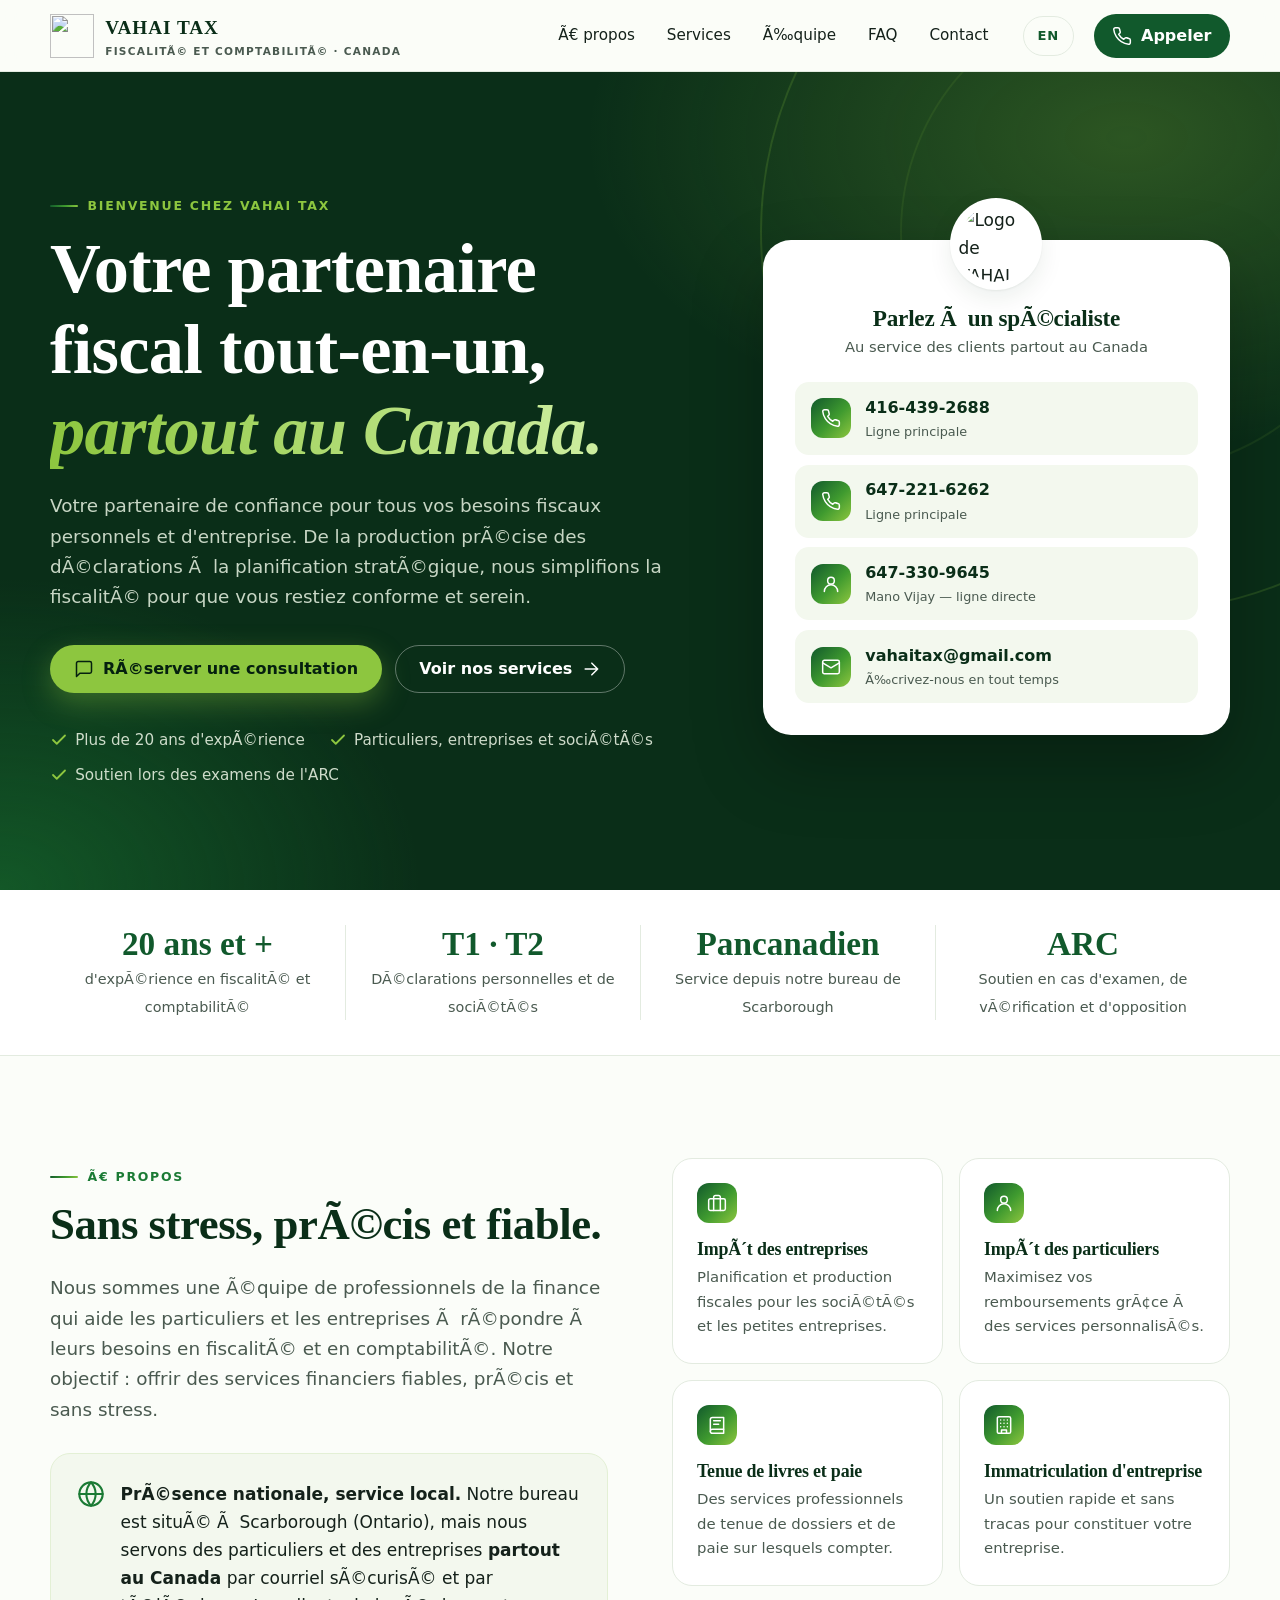
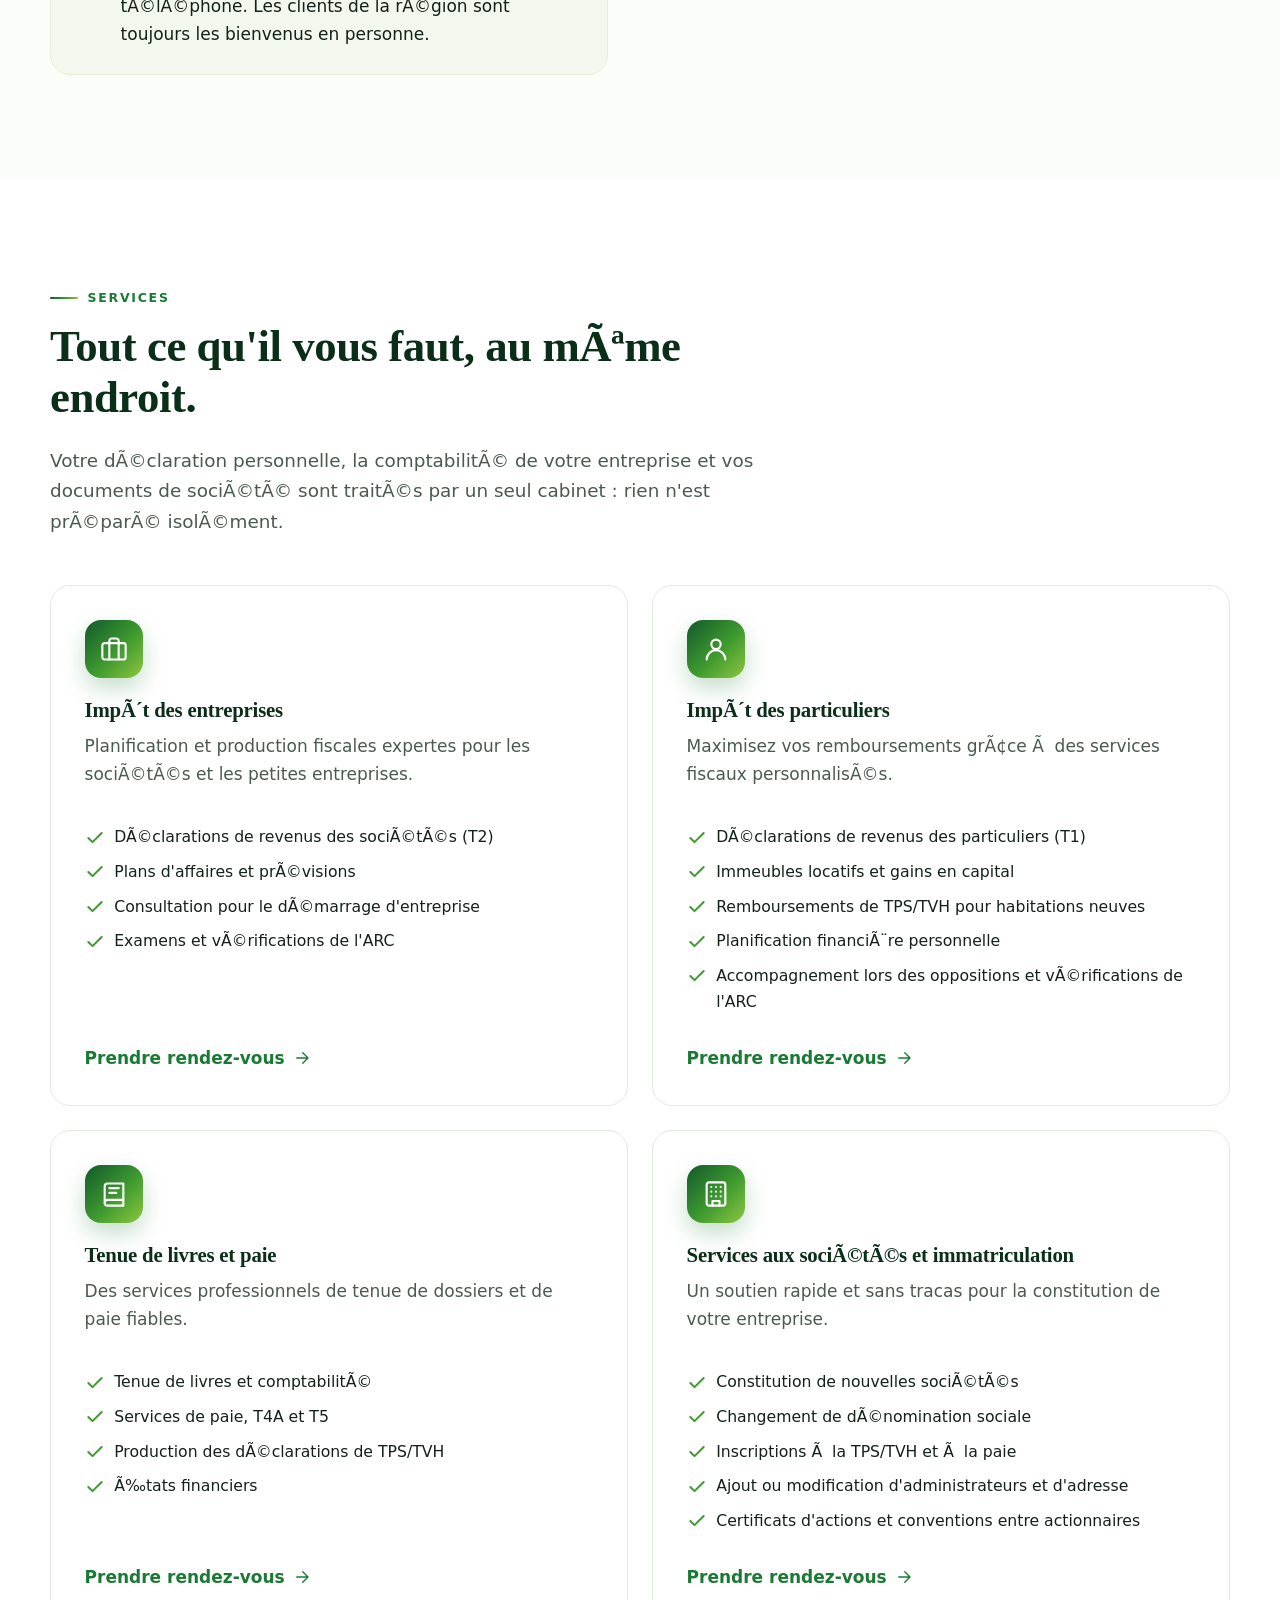
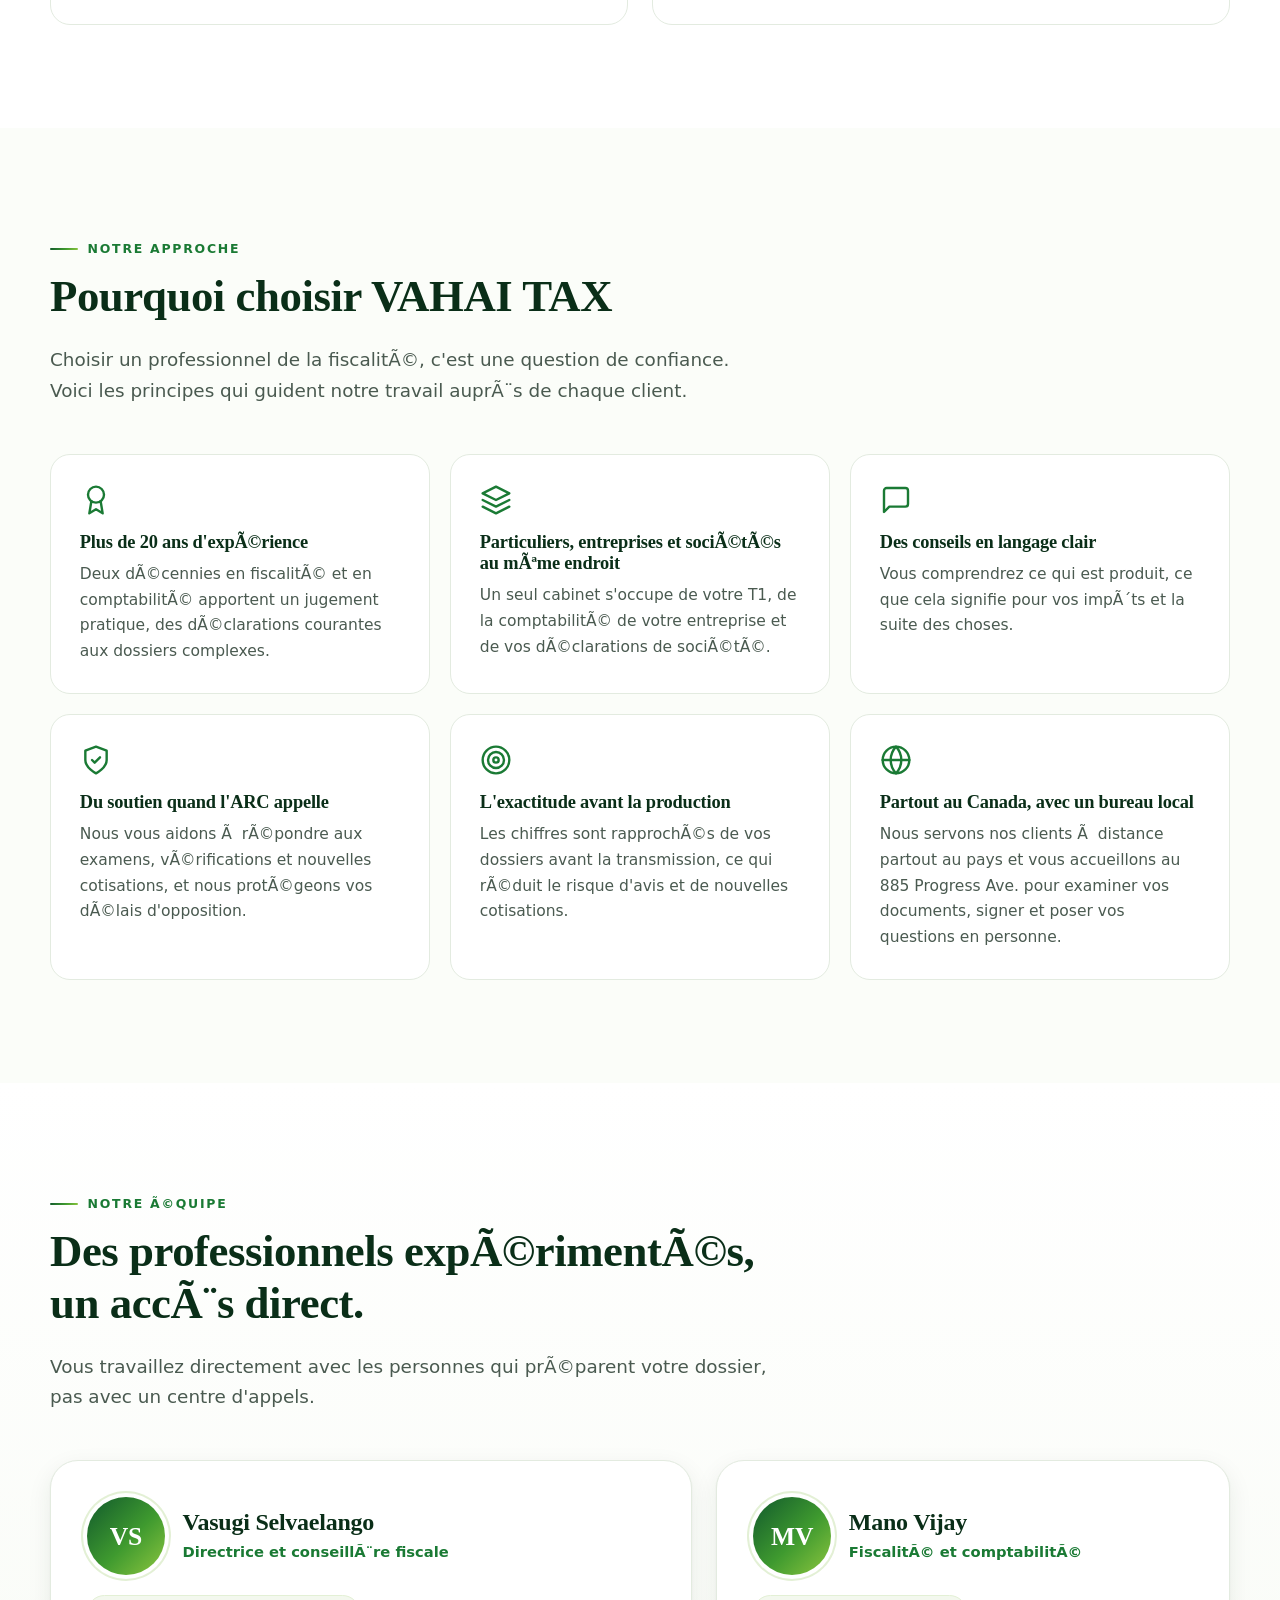
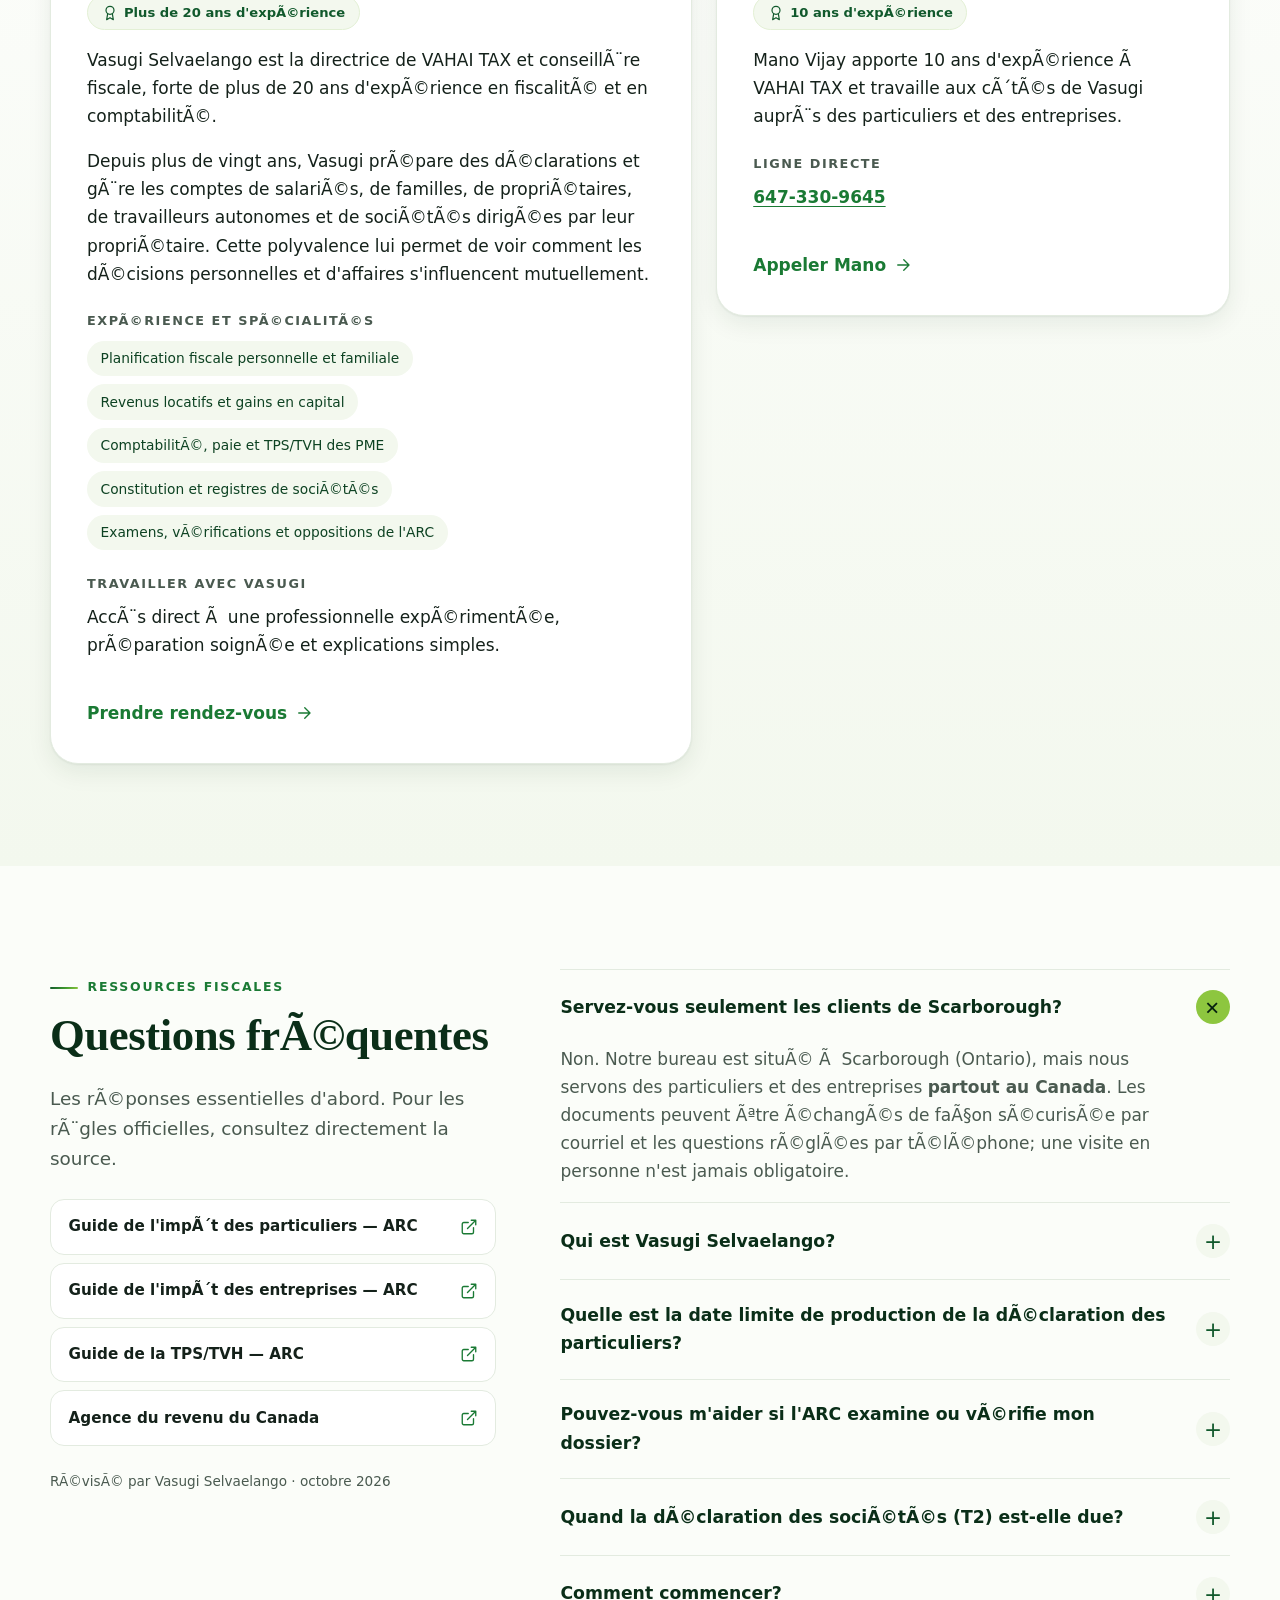
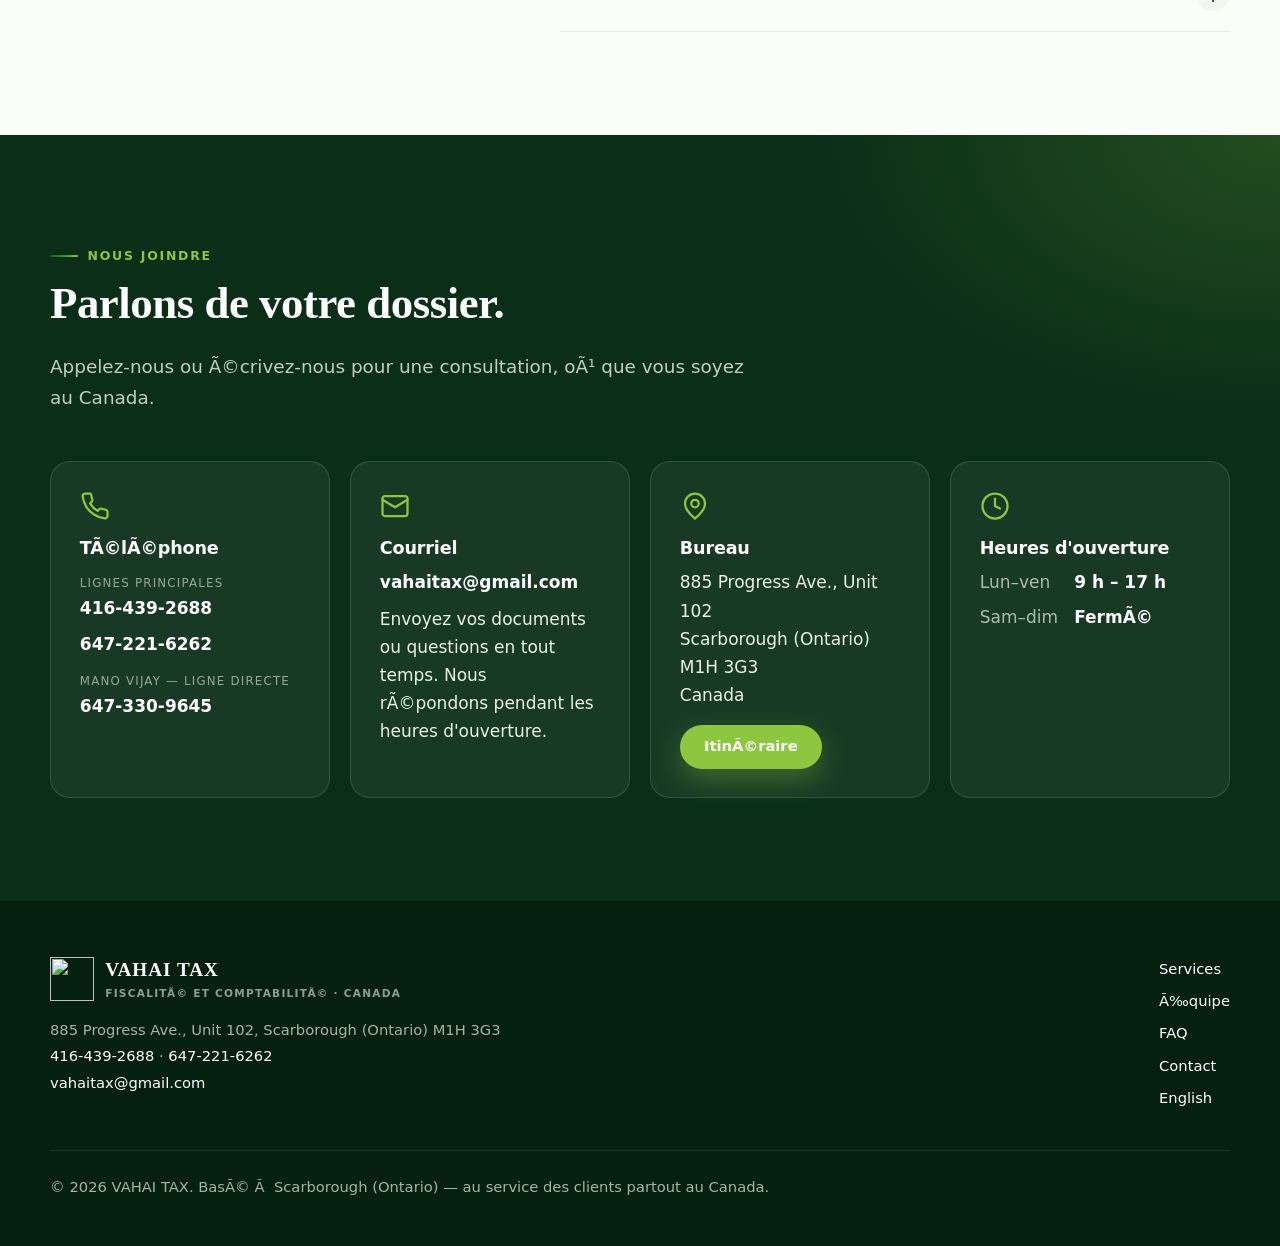
==== commit b45584bc: "Actually fix text rendering mojibake" ====
--- a/fr/index.html
+++ b/fr/index.html
@@ -1,6 +1,6 @@
 ﻿<!DOCTYPE html>
 <!--
-  VAHAI TAX â€” Version franÃ§aise (Canada), page unique
+  VAHAI TAX — Version franÃ§aise (Canada), page unique
   English version: /index.html
   Styles partagÃ©s : /styles.css  |  PWA : /manifest.json + /sw.js
   Contenu rÃ©visÃ© : octobre 2026
@@ -137,11 +137,11 @@
   <!-- ===================== EN-TÃŠTE ===================== -->
   <header class="site-header">
     <div class="wrap">
-      <a class="brand" href="#top" aria-label="VAHAI TAX â€” accueil">
+      <a class="brand" href="#top" aria-label="VAHAI TAX — accueil">
         <img src="https://sri1985.github.io/vahaitaxsimple/assets/vahaiwebp.webp" alt="" width="44" height="44" fetchpriority="high">
         <span>
           <span class="brand-name">VAHAI TAX</span>
-          <span class="brand-tag">FiscalitÃ© et comptabilitÃ© Â· Canada</span>
+          <span class="brand-tag">FiscalitÃ© et comptabilitÃ© · Canada</span>
         </span>
       </a>
 
@@ -195,7 +195,7 @@
           <ul class="rows">
             <li><a href="tel:+14164392688"><span class="chip"><svg class="ico" aria-hidden="true"><use href="#i-phone"/></svg></span><span><strong>416-439-2688</strong><small>Ligne principale</small></span></a></li>
             <li><a href="tel:+16472216262"><span class="chip"><svg class="ico" aria-hidden="true"><use href="#i-phone"/></svg></span><span><strong>647-221-6262</strong><small>Ligne principale</small></span></a></li>
-            <li><a href="tel:+16473309645"><span class="chip"><svg class="ico" aria-hidden="true"><use href="#i-user"/></svg></span><span><strong>647-330-9645</strong><small>Mano Vijay â€” ligne directe</small></span></a></li>
+            <li><a href="tel:+16473309645"><span class="chip"><svg class="ico" aria-hidden="true"><use href="#i-user"/></svg></span><span><strong>647-330-9645</strong><small>Mano Vijay — ligne directe</small></span></a></li>
             <li><a href="mailto:vahaitax@gmail.com"><span class="chip"><svg class="ico" aria-hidden="true"><use href="#i-mail"/></svg></span><span><strong>vahaitax@gmail.com</strong><small>Ã‰crivez-nous en tout temps</small></span></a></li>
           </ul>
         </aside>
@@ -206,7 +206,7 @@
     <section class="stats" aria-label="Faits saillants">
       <ul class="wrap">
         <li><strong>20 ans et +</strong><span>d'expÃ©rience en fiscalitÃ© et comptabilitÃ©</span></li>
-        <li><strong>T1 Â· T2</strong><span>DÃ©clarations personnelles et de sociÃ©tÃ©s</span></li>
+        <li><strong>T1 · T2</strong><span>DÃ©clarations personnelles et de sociÃ©tÃ©s</span></li>
         <li><strong>Pancanadien</strong><span>Service depuis notre bureau de Scarborough</span></li>
         <li><strong>ARC</strong><span>Soutien en cas d'examen, de vÃ©rification et d'opposition</span></li>
       </ul>
@@ -425,12 +425,12 @@
           <p class="lead">Les rÃ©ponses essentielles d'abord. Pour les rÃ¨gles officielles, consultez directement la source.</p>
 
           <ul class="res" id="resources">
-            <li><a href="https://www.canada.ca/fr/services/impots/impot-sur-le-revenu/impot-sur-le-revenu-des-particuliers.html" rel="noopener" target="_blank">Guide de l'impÃ´t des particuliers â€” ARC<svg class="ico" aria-hidden="true"><use href="#i-external"/></svg></a></li>
-            <li><a href="https://www.canada.ca/fr/agence-revenu/services/impot/entreprises.html" rel="noopener" target="_blank">Guide de l'impÃ´t des entreprises â€” ARC<svg class="ico" aria-hidden="true"><use href="#i-external"/></svg></a></li>
-            <li><a href="https://www.canada.ca/fr/services/impots/tpstvh.html" rel="noopener" target="_blank">Guide de la TPS/TVH â€” ARC<svg class="ico" aria-hidden="true"><use href="#i-external"/></svg></a></li>
+            <li><a href="https://www.canada.ca/fr/services/impots/impot-sur-le-revenu/impot-sur-le-revenu-des-particuliers.html" rel="noopener" target="_blank">Guide de l'impÃ´t des particuliers — ARC<svg class="ico" aria-hidden="true"><use href="#i-external"/></svg></a></li>
+            <li><a href="https://www.canada.ca/fr/agence-revenu/services/impot/entreprises.html" rel="noopener" target="_blank">Guide de l'impÃ´t des entreprises — ARC<svg class="ico" aria-hidden="true"><use href="#i-external"/></svg></a></li>
+            <li><a href="https://www.canada.ca/fr/services/impots/tpstvh.html" rel="noopener" target="_blank">Guide de la TPS/TVH — ARC<svg class="ico" aria-hidden="true"><use href="#i-external"/></svg></a></li>
             <li><a href="https://www.canada.ca/fr/agence-revenu.html" rel="noopener" target="_blank">Agence du revenu du Canada<svg class="ico" aria-hidden="true"><use href="#i-external"/></svg></a></li>
           </ul>
-          <p class="reviewed">RÃ©visÃ© par Vasugi Selvaelango Â· <time datetime="2026-10">octobre 2026</time></p>
+          <p class="reviewed">RÃ©visÃ© par Vasugi Selvaelango · <time datetime="2026-10">octobre 2026</time></p>
         </div>
 
         <div class="faq">
@@ -445,12 +445,12 @@
           <details>
             <summary>Quelle est la date limite de production de la dÃ©claration des particuliers?</summary>
             <p>Pour la plupart des particuliers, la dÃ©claration T1 doit Ãªtre produite au plus tard le <strong>30 avril</strong>. Si vous ou votre Ã©poux ou conjoint de fait Ãªtes travailleur autonome, la date limite de production est le <strong>15 juin</strong>, mais tout solde dÃ» doit Ãªtre payÃ© au plus tard le 30 avril.</p>
-            <p class="source">Source : <a href="https://www.canada.ca/fr/agence-revenu/services/impot/particuliers/sujets/dates-importantes-particuliers.html" rel="noopener" target="_blank">ARC â€” Dates importantes pour les particuliers</a></p>
+            <p class="source">Source : <a href="https://www.canada.ca/fr/agence-revenu/services/impot/particuliers/sujets/dates-importantes-particuliers.html" rel="noopener" target="_blank">ARC — Dates importantes pour les particuliers</a></p>
           </details>
           <details>
             <summary>Pouvez-vous m'aider si l'ARC examine ou vÃ©rifie mon dossier?</summary>
             <p>Oui. Nous vous aidons Ã  rÃ©pondre aux examens, vÃ©rifications et nouvelles cotisations de l'ARC et nous surveillons vos dÃ©lais d'opposition. Pour la plupart des contribuables, l'avis d'opposition doit Ãªtre prÃ©sentÃ© dans les <strong>90 jours</strong> suivant la date de l'avis; les particuliers peuvent plutÃ´t disposer d'un an aprÃ¨s la date limite de production, selon la date la plus tardive.</p>
-            <p class="source">Source : <a href="https://www.canada.ca/fr/agence-revenu/services/formulaires-publications/publications/p148.html" rel="noopener" target="_blank">ARC â€” P148 RÃ©gler votre diffÃ©rend</a></p>
+            <p class="source">Source : <a href="https://www.canada.ca/fr/agence-revenu/services/formulaires-publications/publications/p148.html" rel="noopener" target="_blank">ARC — P148 RÃ©gler votre diffÃ©rend</a></p>
           </details>
           <details>
             <summary>Quand la dÃ©claration des sociÃ©tÃ©s (T2) est-elle due?</summary>
@@ -480,7 +480,7 @@
             <span class="c-label">Lignes principales</span>
             <p><a href="tel:+14164392688">416-439-2688</a></p>
             <p><a href="tel:+16472216262">647-221-6262</a></p>
-            <span class="c-label">Mano Vijay â€” ligne directe</span>
+            <span class="c-label">Mano Vijay — ligne directe</span>
             <p><a href="tel:+16473309645">647-330-9645</a></p>
           </div>
 
@@ -502,8 +502,8 @@
             <svg class="ico" aria-hidden="true"><use href="#i-clock"/></svg>
             <h3>Heures d'ouverture</h3>
             <dl class="hours">
-              <dt>Lunâ€“ven</dt><dd>9 h â€“ 17 h</dd>
-              <dt>Samâ€“dim</dt><dd>FermÃ©</dd>
+              <dt>Lun–ven</dt><dd>9 h – 17 h</dd>
+              <dt>Sam–dim</dt><dd>FermÃ©</dd>
             </dl>
           </div>
         </div>
@@ -518,11 +518,11 @@
         <div>
           <a class="brand" href="#top">
             <img src="https://sri1985.github.io/vahaitaxsimple/assets/vahaiwebp.webp" alt="" width="44" height="44" loading="lazy">
-            <span><span class="brand-name">VAHAI TAX</span><span class="brand-tag">FiscalitÃ© et comptabilitÃ© Â· Canada</span></span>
+            <span><span class="brand-name">VAHAI TAX</span><span class="brand-tag">FiscalitÃ© et comptabilitÃ© · Canada</span></span>
           </a>
           <address>
             885 Progress Ave., Unit 102, Scarborough (Ontario) M1H 3G3<br>
-            <a href="tel:+14164392688">416-439-2688</a> Â· <a href="tel:+16472216262">647-221-6262</a><br>
+            <a href="tel:+14164392688">416-439-2688</a> · <a href="tel:+16472216262">647-221-6262</a><br>
             <a href="mailto:vahaitax@gmail.com">vahaitax@gmail.com</a>
           </address>
         </div>
@@ -536,7 +536,7 @@
           </ul>
         </nav>
       </div>
-      <p class="copyright">Â© 2026 VAHAI TAX. BasÃ© Ã  Scarborough (Ontario) â€” au service des clients partout au Canada.</p>
+      <p class="copyright">© 2026 VAHAI TAX. BasÃ© Ã  Scarborough (Ontario) — au service des clients partout au Canada.</p>
     </div>
   </footer>
 
--- a/styles.css
+++ b/styles.css
@@ -1,5 +1,5 @@
 ﻿/* ==========================================================================
-   VAHAI TAX â€” Shared stylesheet (used by /index.html and /fr/index.html)
+   VAHAI TAX — Shared stylesheet (used by /index.html and /fr/index.html)
    Design language taken from the logo:
      - Serif "VT" monogram      -> serif display headings
      - Leaf-to-forest gradient  -> --grad, used for icons, avatars, accents
